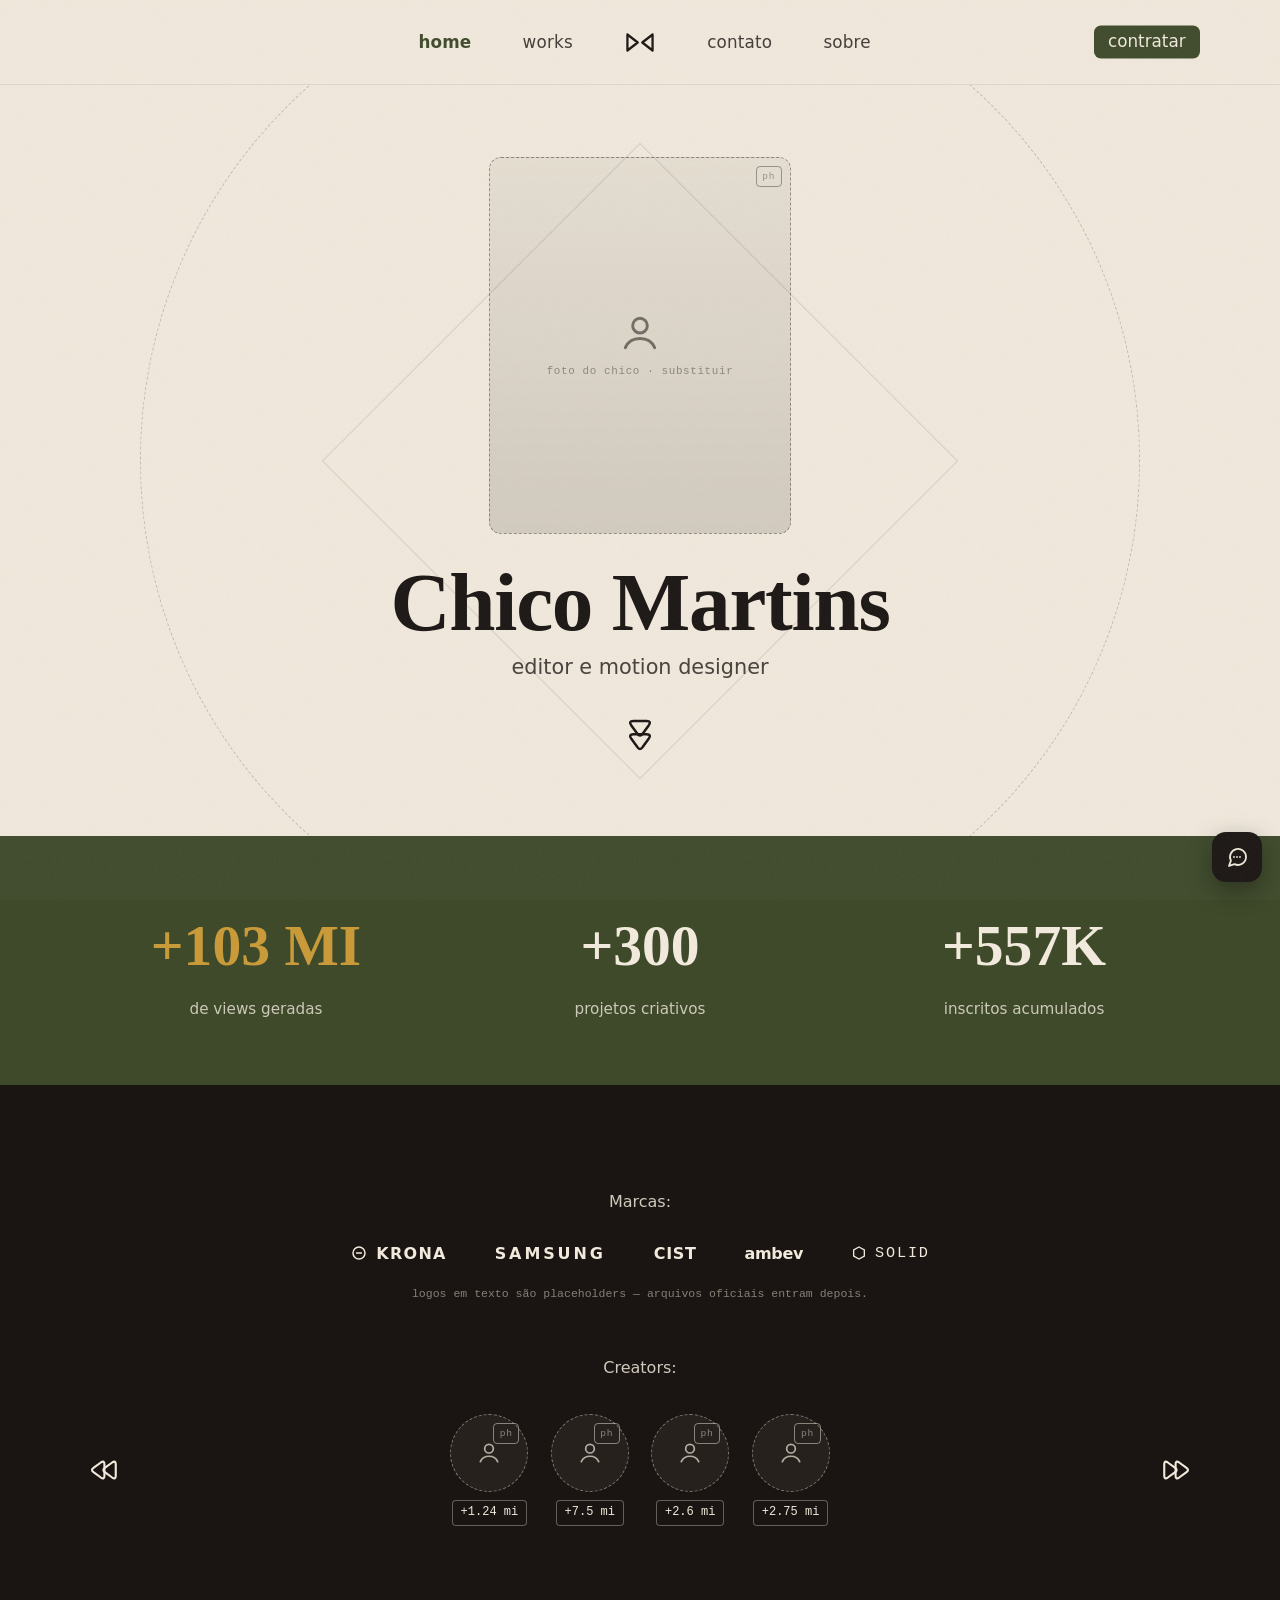
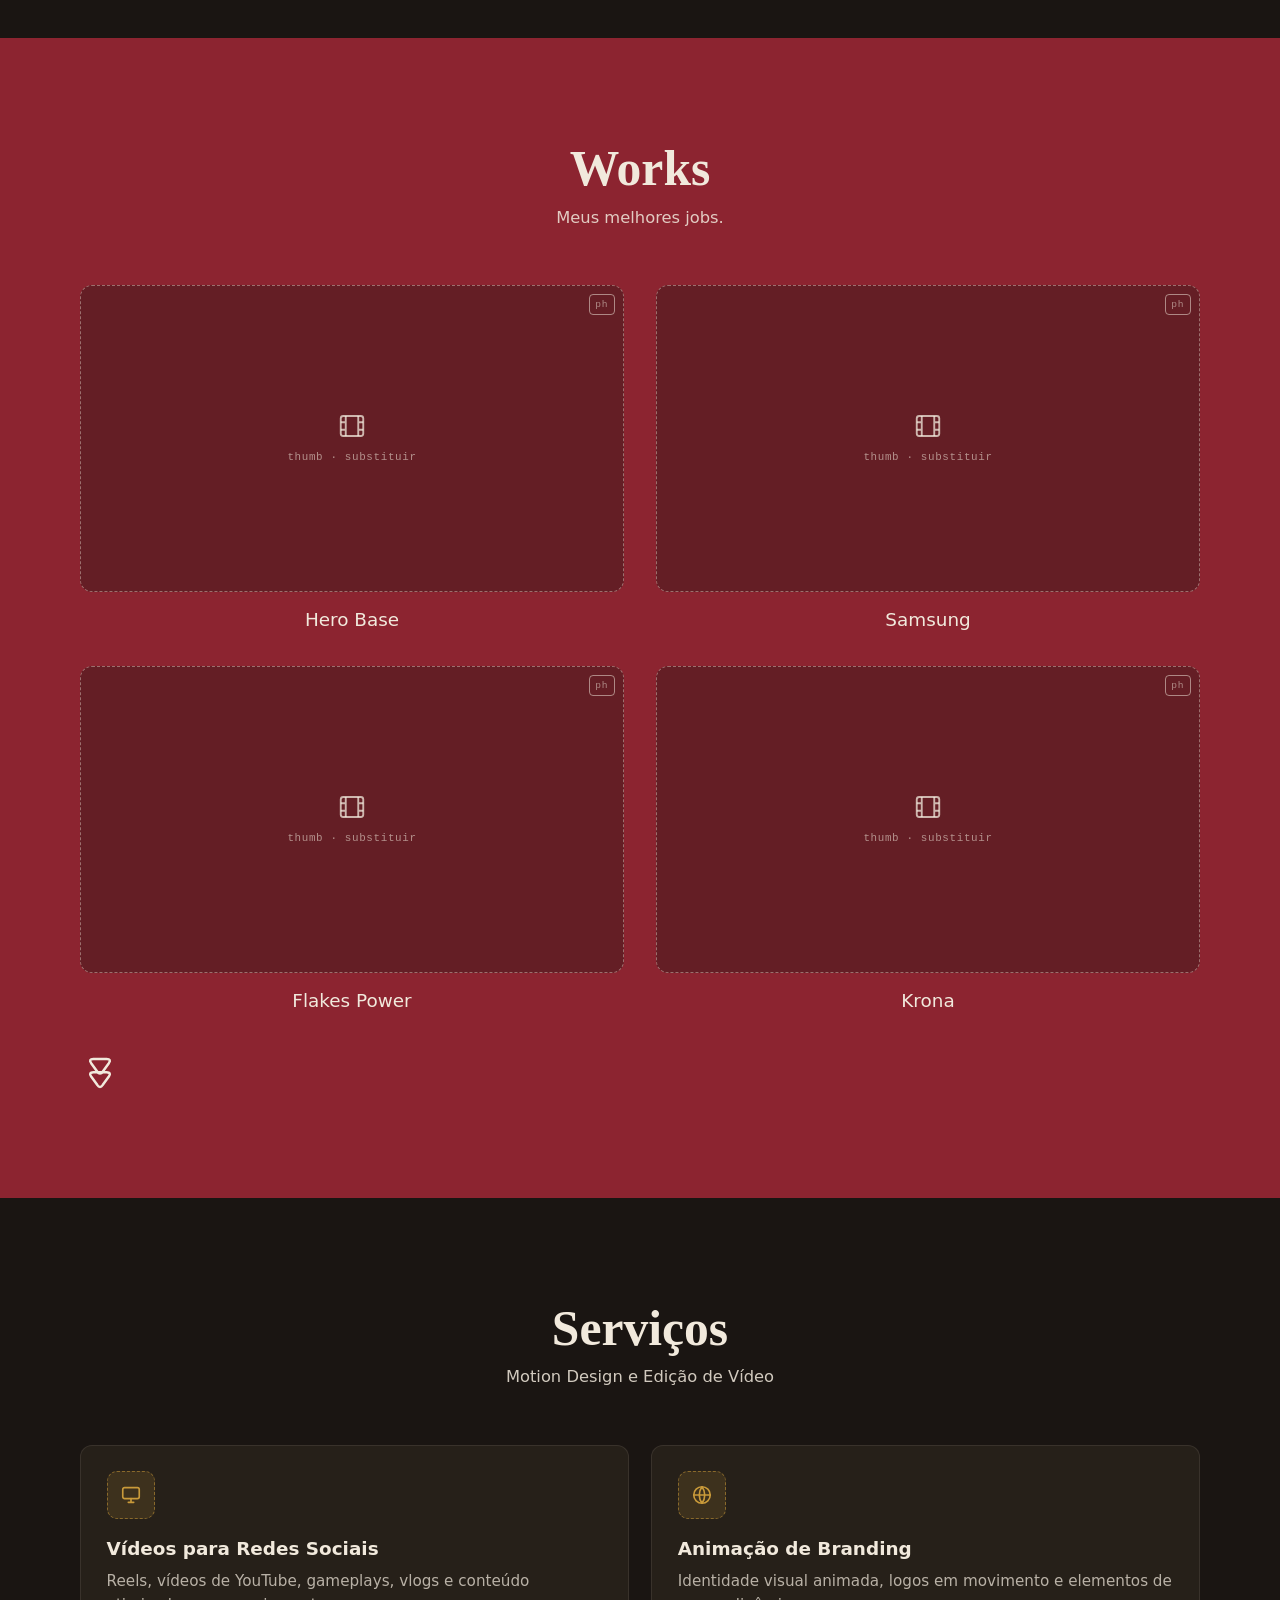
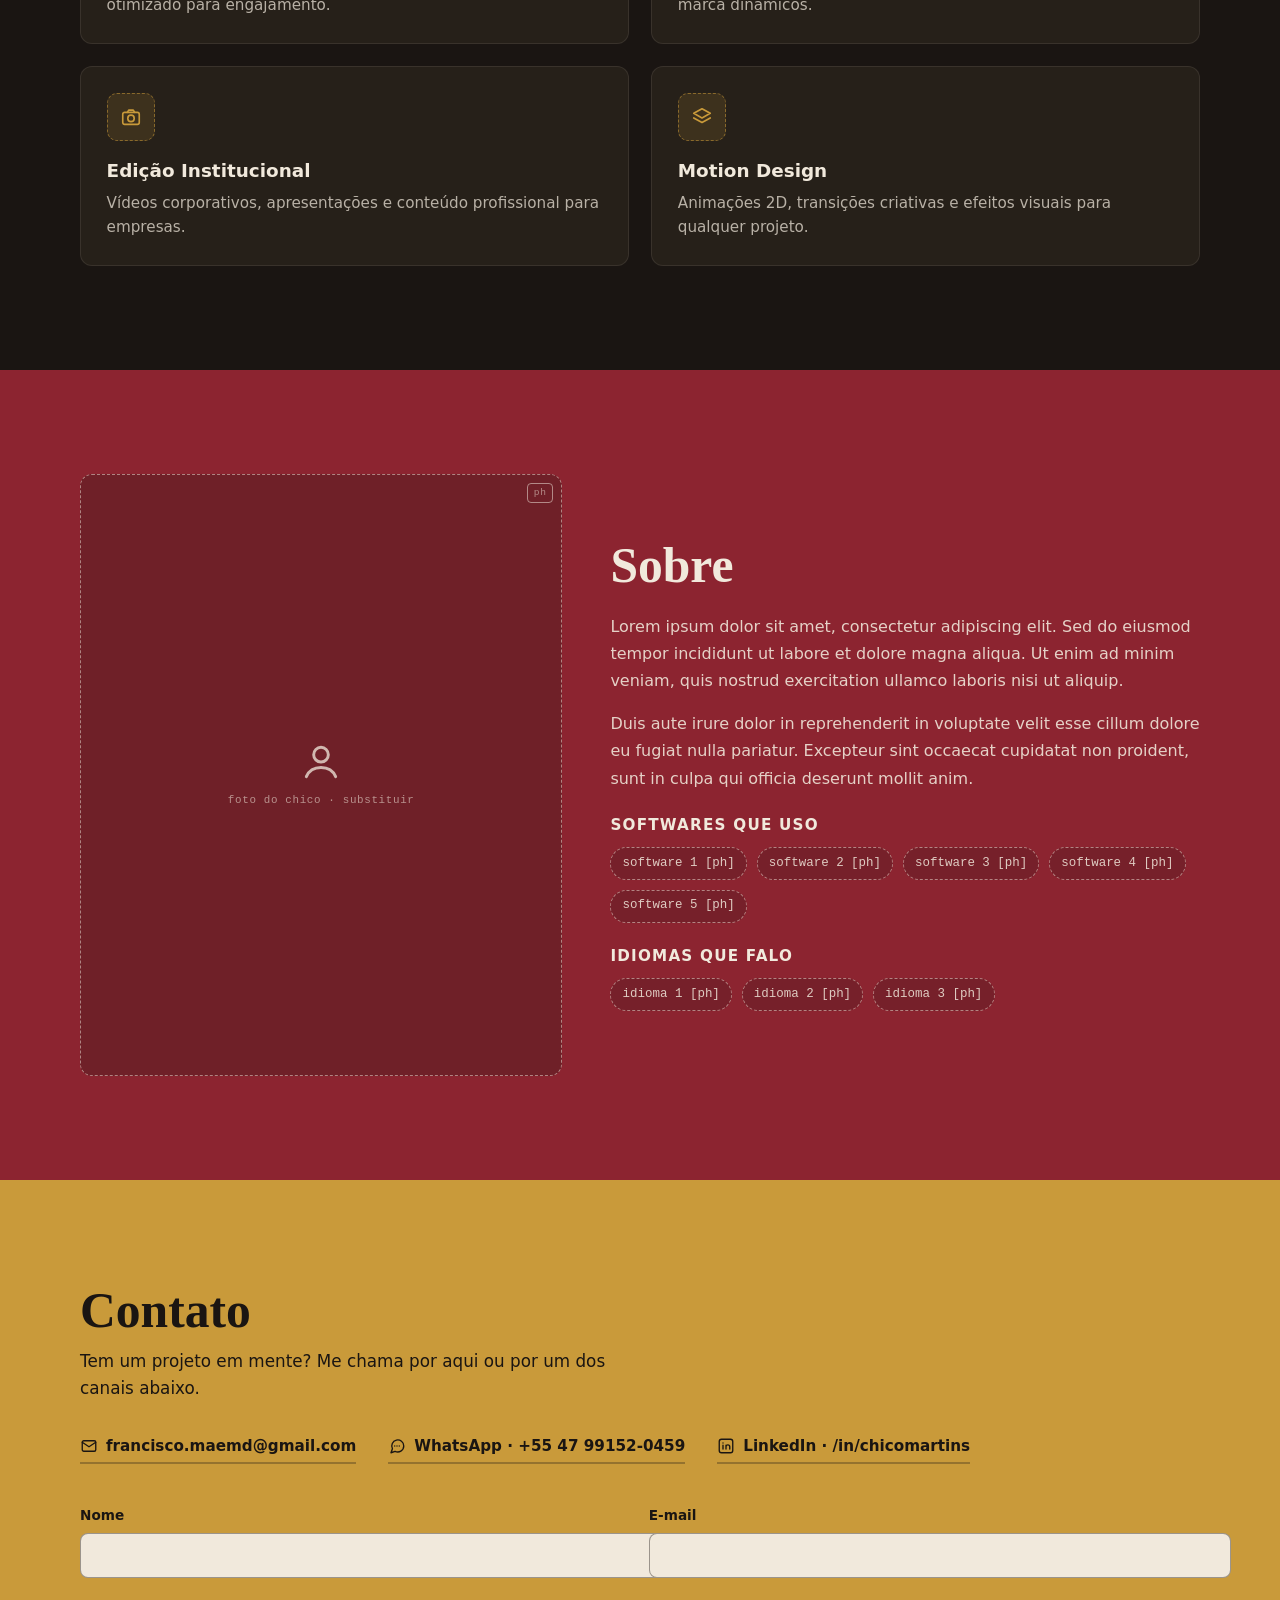
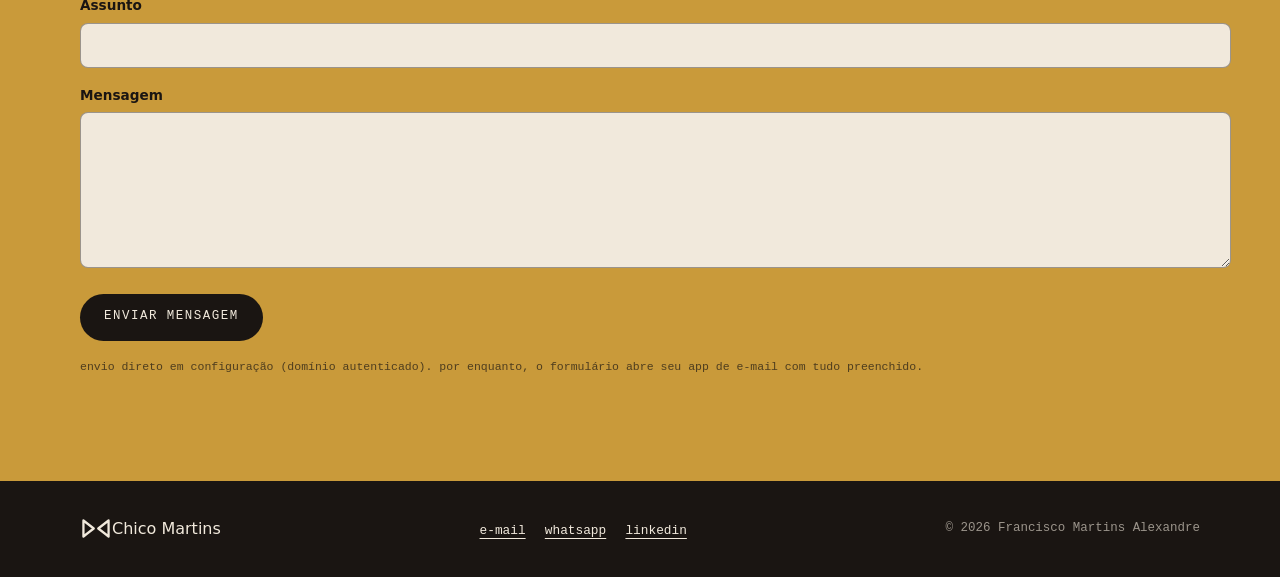
==== index.html @ 00e9f5ff "Update index.html" ====
<!DOCTYPE html>
<html lang="pt-BR">
<head>
  <meta charset="UTF-8">
  <meta name="viewport" content="width=device-width, initial-scale=1">
  <title>Chico Martins — editor e motion designer</title>
  <meta name="description" content="Portfólio de Chico Martins, editor e motion designer: vídeos para redes sociais, animação de branding, edição institucional e motion design.">
  <meta name="theme-color" content="#F1E9DC">
  <!-- metadados sociais (trocar og:url e og:image ao publicar) -->
  <meta property="og:type" content="website">
  <meta property="og:title" content="Chico Martins — editor e motion designer">
  <meta property="og:description" content="Vídeos para redes sociais, animação de branding, edição institucional e motion design.">
  <meta property="og:url" content="https://SEU-DOMINIO/">
  <meta property="og:image" content="https://SEU-DOMINIO/assets/og-cover.jpg">
  <meta name="twitter:card" content="summary_large_image">
  <link rel="icon" type="image/svg+xml" href="data:image/svg+xml,%3Csvg xmlns='http://www.w3.org/2000/svg' viewBox='0 0 28 20'%3E%3Cpath d='M3 3l9 7-9 7zM25 3l-9 7 9 7z' fill='none' stroke='%23C99A3A' stroke-width='2' stroke-linejoin='round'/%3E%3C/svg%3E">
  <link rel="stylesheet" href="css/styles.css">
</head>
<body>

<header class="topo">
  <nav class="nav container" aria-label="navegação principal">
    <ul class="nav-list nav-left">
      <li><a class="nav-link" href="#home" data-section="home">home</a></li>
      <li><a class="nav-link" href="#works" data-section="works">works</a></li>
    </ul>

    <!-- marca pessoal: provisória (substituir pelo logo definitivo) -->
    <a class="brand" href="#home" aria-label="Chico Martins — ir para o início" title="marca pessoal provisória">
      <svg viewBox="0 0 28 20" aria-hidden="true"><path d="M3 3l9 7-9 7zM25 3l-9 7 9 7z" fill="none" stroke="currentColor" stroke-width="2" stroke-linejoin="round"/></svg>
    </a>

    <div class="nav-right">
      <ul class="nav-list">
        <li><a class="nav-link" href="#contato" data-section="contato">contato</a></li>
        <li><a class="nav-link" href="#sobre" data-section="sobre">sobre</a></li>
      </ul>
      <a class="btn btn-contratar" href="#contato">contratar</a>
    </div>

    <button class="nav-toggle" id="nav-toggle" aria-expanded="false" aria-controls="menu-mobile" aria-label="abrir menu">
      <span></span><span></span><span></span>
    </button>
  </nav>

  <div class="menu-mobile" id="menu-mobile" hidden>
    <a href="#home" data-section="home">home</a>
    <a href="#works" data-section="works">works</a>
    <a href="#contato" data-section="contato">contato</a>
    <a href="#sobre" data-section="sobre">sobre</a>
    <a class="btn btn-contratar" href="#contato">contratar</a>
  </div>
</header>

<main id="conteudo">

  <!-- abertura -->
  <section class="hero" id="home" aria-labelledby="hero-titulo">
    <div class="hero-shapes" aria-hidden="true">
      <span class="shape circle"></span>
      <span class="shape diamond"></span>
    </div>
    <div class="hero-inner container reveal">
      <!-- PLACEHOLDER: foto principal recortada do Chico -->
      <figure class="ph photo-hero">
        <span class="tag-ph" aria-hidden="true">ph</span>
        <svg width="44" height="44" viewBox="0 0 24 24" fill="none" stroke="currentColor" stroke-width="1.6" stroke-linecap="round" aria-hidden="true"><circle cx="12" cy="8" r="4"/><path d="M4 20c1.5-3.5 4.5-5 8-5s6.5 1.5 8 5"/></svg>
        <figcaption class="mono">foto do chico · substituir</figcaption>
      </figure>
      <h1 class="hero-titulo" id="hero-titulo">Chico Martins</h1>
      <p class="hero-sub">editor e motion designer</p>
      <a class="scroll-hint" href="#numeros" aria-label="rolar para os números">
        <svg width="40" height="40" viewBox="0 0 24 24" fill="none" stroke="currentColor"
             stroke-width="1.5" stroke-linecap="round" stroke-linejoin="round" aria-hidden="true">
          <path d="M8 3 L16 3 Q19 3 17.3 5.5 L13.7 10.5 Q12 13 10.3 10.5 L6.7 5.5 Q5 3 8 3 Z"/>
          <path d="M8 11 L16 11 Q19 11 17.3 13.5 L13.7 18.5 Q12 21 10.3 18.5 L6.7 13.5 Q5 11 8 11 Z"/>
        </svg>
      </a>
    </div>
  </section>

  <!-- faixa de números (conteúdo provisório da referência) -->
  <section class="numeros" id="numeros" aria-label="números do canal">
    <ul class="numeros-lista container reveal">
      <li><strong class="num num-mostarda">+103 MI</strong><span>de views geradas</span></li>
      <li><strong class="num">+300</strong><span>projetos criativos</span></li>
      <li><strong class="num">+557K</strong><span>inscritos acumulados</span></li>
    </ul>
  </section>

  <!-- marcas e creators (preto) -->
  <section class="parceiros" id="parceiros" aria-labelledby="parceiros-titulo">
    <h2 class="sr-only" id="parceiros-titulo">Marcas e creators parceiros</h2>
    <div class="container reveal">
      <p class="sec-label">Marcas:</p>
      <!-- logos provisórios em texto; entrarão os arquivos oficiais -->
      <ul class="marcas">
        <li class="brand-krona" title="logo provisório em texto"><svg width="18" height="18" viewBox="0 0 24 24" fill="none" stroke="currentColor" stroke-width="2" aria-hidden="true"><circle cx="12" cy="12" r="8"/><path d="M8 12h8"/></svg>KRONA</li>
        <li class="brand-samsung" title="logo provisório em texto">SAMSUNG</li>
        <li class="brand-cist" title="logo provisório em texto">CIST</li>
        <li class="brand-ambev" title="logo provisório em texto">ambev</li>
        <li class="brand-solid" title="logo provisório em texto"><svg width="16" height="16" viewBox="0 0 24 24" fill="none" stroke="currentColor" stroke-width="2" aria-hidden="true"><path d="M12 3l8 4.5v9L12 21l-8-4.5v-9L12 3z"/></svg>SOLID</li>
      </ul>
      <p class="nota">logos em texto são placeholders — arquivos oficiais entram depois.</p>

      <p class="sec-label">Creators:</p>
      <div class="crew">
        <button class="crew-btn crew-btn--esq" data-dir="-1" aria-label="ver creators anteriores">
          <svg width="34" height="34" viewBox="0 0 24 24" fill="none" stroke="currentColor"
               stroke-width="1.5" stroke-linecap="round" stroke-linejoin="round" aria-hidden="true">
            <path d="M8 3 L16 3 Q19 3 17.3 5.5 L13.7 10.5 Q12 13 10.3 10.5 L6.7 5.5 Q5 3 8 3 Z"/>
            <path d="M8 11 L16 11 Q19 11 17.3 13.5 L13.7 18.5 Q12 21 10.3 18.5 L6.7 13.5 Q5 11 8 11 Z"/>
          </svg>
        </button>
        <ul class="crew-row" id="crew-row">
          <li class="crew-item">
            <span class="ph avatar" title="avatar provisório"><span class="tag-ph" aria-hidden="true">ph</span><svg width="26" height="26" viewBox="0 0 24 24" fill="none" stroke="currentColor" stroke-width="1.6" stroke-linecap="round" aria-hidden="true"><circle cx="12" cy="8" r="4"/><path d="M4 20c1.5-3.5 4.5-5 8-5s6.5 1.5 8 5"/></svg></span>
            <span class="chip-num">+1.24 mi</span>
          </li>
          <li class="crew-item">
            <span class="ph avatar" title="avatar provisório"><span class="tag-ph" aria-hidden="true">ph</span><svg width="26" height="26" viewBox="0 0 24 24" fill="none" stroke="currentColor" stroke-width="1.6" stroke-linecap="round" aria-hidden="true"><circle cx="12" cy="8" r="4"/><path d="M4 20c1.5-3.5 4.5-5 8-5s6.5 1.5 8 5"/></svg></span>
            <span class="chip-num">+7.5 mi</span>
          </li>
          <li class="crew-item">
            <span class="ph avatar" title="avatar provisório"><span class="tag-ph" aria-hidden="true">ph</span><svg width="26" height="26" viewBox="0 0 24 24" fill="none" stroke="currentColor" stroke-width="1.6" stroke-linecap="round" aria-hidden="true"><circle cx="12" cy="8" r="4"/><path d="M4 20c1.5-3.5 4.5-5 8-5s6.5 1.5 8 5"/></svg></span>
            <span class="chip-num">+2.6 mi</span>
          </li>
          <li class="crew-item">
            <span class="ph avatar" title="avatar provisório"><span class="tag-ph" aria-hidden="true">ph</span><svg width="26" height="26" viewBox="0 0 24 24" fill="none" stroke="currentColor" stroke-width="1.6" stroke-linecap="round" aria-hidden="true"><circle cx="12" cy="8" r="4"/><path d="M4 20c1.5-3.5 4.5-5 8-5s6.5 1.5 8 5"/></svg></span>
            <span class="chip-num">+2.75 mi</span>
          </li>
        </ul>
        <button class="crew-btn crew-btn--dir" data-dir="1" aria-label="ver próximos creators">
          <svg width="34" height="34" viewBox="0 0 24 24" fill="none" stroke="currentColor"
               stroke-width="1.5" stroke-linecap="round" stroke-linejoin="round" aria-hidden="true">
            <path d="M8 3 L16 3 Q19 3 17.3 5.5 L13.7 10.5 Q12 13 10.3 10.5 L6.7 5.5 Q5 3 8 3 Z"/>
            <path d="M8 11 L16 11 Q19 11 17.3 13.5 L13.7 18.5 Q12 21 10.3 18.5 L6.7 13.5 Q5 11 8 11 Z"/>
          </svg>
        </button>
      </div>
    </div>
  </section>

  <!-- works teaser (vermelho) — vitrine curta; a página completa é /works -->
  <section class="works-teaser" id="works" aria-labelledby="works-titulo">
    <div class="container reveal">
      <header class="sec-head">
        <h2 id="works-titulo">Works</h2>
        <p>Meus melhores jobs.</p>
      </header>
      <ul class="works-grid">
        <li><a class="work-card" href="works.html" aria-label="Hero Base — abrir página de trabalhos (em breve)">
          <span class="ph thumb"><span class="tag-ph" aria-hidden="true">ph</span><svg width="30" height="30" viewBox="0 0 24 24" fill="none" stroke="currentColor" stroke-width="1.5" aria-hidden="true"><rect x="3" y="4" width="18" height="16" rx="2"/><path d="M7 4v16M17 4v16M3 9h4M3 15h4M17 9h4M17 15h4"/></svg><span class="mono">thumb · substituir</span></span>
          <span class="work-name">Hero Base</span></a></li>
        <li><a class="work-card" href="works.html" aria-label="Samsung — abrir página de trabalhos (em breve)">
          <span class="ph thumb"><span class="tag-ph" aria-hidden="true">ph</span><svg width="30" height="30" viewBox="0 0 24 24" fill="none" stroke="currentColor" stroke-width="1.5" aria-hidden="true"><rect x="3" y="4" width="18" height="16" rx="2"/><path d="M7 4v16M17 4v16M3 9h4M3 15h4M17 9h4M17 15h4"/></svg><span class="mono">thumb · substituir</span></span>
          <span class="work-name">Samsung</span></a></li>
        <li><a class="work-card" href="works.html" aria-label="Flakes Power — abrir página de trabalhos (em breve)">
          <span class="ph thumb"><span class="tag-ph" aria-hidden="true">ph</span><svg width="30" height="30" viewBox="0 0 24 24" fill="none" stroke="currentColor" stroke-width="1.5" aria-hidden="true"><rect x="3" y="4" width="18" height="16" rx="2"/><path d="M7 4v16M17 4v16M3 9h4M3 15h4M17 9h4M17 15h4"/></svg><span class="mono">thumb · substituir</span></span>
          <span class="work-name">Flakes Power</span></a></li>
        <li><a class="work-card" href="works.html" aria-label="Krona — abrir página de trabalhos (em breve)">
          <span class="ph thumb"><span class="tag-ph" aria-hidden="true">ph</span><svg width="30" height="30" viewBox="0 0 24 24" fill="none" stroke="currentColor" stroke-width="1.5" aria-hidden="true"><rect x="3" y="4" width="18" height="16" rx="2"/><path d="M7 4v16M17 4v16M3 9h4M3 15h4M17 9h4M17 15h4"/></svg><span class="mono">thumb · substituir</span></span>
          <span class="work-name">Krona</span></a></li>
      </ul>
      <p class="works-cta">  
        <a class="works-seta" href="works.html" aria-label="ver página de trabalhos — em breve">
          <svg width="40" height="40" viewBox="0 0 24 24" fill="none" stroke="currentColor"
              stroke-width="1.5" stroke-linecap="round" stroke-linejoin="round" aria-hidden="true">
            <path d="M8 3 L16 3 Q19 3 17.3 5.5 L13.7 10.5 Q12 13 10.3 10.5 L6.7 5.5 Q5 3 8 3 Z"/>
            <path d="M8 11 L16 11 Q19 11 17.3 13.5 L13.7 18.5 Q12 21 10.3 18.5 L6.7 13.5 Q5 11 8 11 Z"/>
          </svg>
        </a>
      </p>
    </div>
  </section>

  <!-- serviços (preto) — renderizado da lista de dados em js/main.js -->
  <section class="servicos" id="servicos" aria-labelledby="servicos-titulo">
    <div class="container reveal">
      <header class="sec-head">
        <h2 id="servicos-titulo">Serviços</h2>
        <p>Motion Design e Edição de Vídeo</p>
      </header>
      <ul class="servicos-grid" id="lista-servicos"></ul>
      <noscript>
        <ul class="servicos-grid">
          <li class="svc"><h3>Vídeos para Redes Sociais</h3><p>Reels, vídeos de YouTube, gameplays, vlogs e conteúdo otimizado para engajamento.</p></li>
          <li class="svc"><h3>Animação de Branding</h3><p>Identidade visual animada, logos em movimento e elementos de marca dinâmicos.</p></li>
          <li class="svc"><h3>Edição Institucional</h3><p>Vídeos corporativos, apresentações e conteúdo profissional para empresas.</p></li>
          <li class="svc"><h3>Motion Design</h3><p>Animações 2D, transições criativas e efeitos visuais para qualquer projeto.</p></li>
        </ul>
      </noscript>
    </div>
  </section>

  <!-- sobre (vermelho) -->
  <section class="sobre" id="sobre" aria-labelledby="sobre-titulo">
    <div class="container sobre-grid reveal">
      <!-- PLACEHOLDER: foto da seção sobre -->
      <figure class="ph photo-sobre">
        <span class="tag-ph" aria-hidden="true">ph</span>
        <svg width="44" height="44" viewBox="0 0 24 24" fill="none" stroke="currentColor" stroke-width="1.6" stroke-linecap="round" aria-hidden="true"><circle cx="12" cy="8" r="4"/><path d="M4 20c1.5-3.5 4.5-5 8-5s6.5 1.5 8 5"/></svg>
        <figcaption class="mono">foto do chico · substituir</figcaption>
      </figure>
      <div class="sobre-texto">
        <h2 id="sobre-titulo">Sobre</h2>
        <p>Lorem ipsum dolor sit amet, consectetur adipiscing elit. Sed do eiusmod tempor incididunt ut labore et dolore magna aliqua. Ut enim ad minim veniam, quis nostrud exercitation ullamco laboris nisi ut aliquip.</p>
        <p>Duis aute irure dolor in reprehenderit in voluptate velit esse cillum dolore eu fugiat nulla pariatur. Excepteur sint occaecat cupidatat non proident, sunt in culpa qui officia deserunt mollit anim.</p>
        <h3>Softwares que uso</h3>
        <ul class="chips">
          <li class="chip">software 1 [ph]</li>
          <li class="chip">software 2 [ph]</li>
          <li class="chip">software 3 [ph]</li>
          <li class="chip">software 4 [ph]</li>
          <li class="chip">software 5 [ph]</li>
        </ul>
        <h3>Idiomas que falo</h3>
        <ul class="chips">
          <li class="chip">idioma 1 [ph]</li>
          <li class="chip">idioma 2 [ph]</li>
          <li class="chip">idioma 3 [ph]</li>
        </ul>
      </div>
    </div>
  </section>

  <!-- contato (mostarda) -->
  <section class="contato" id="contato" aria-labelledby="contato-titulo">
    <div class="container reveal">
      <h2 id="contato-titulo">Contato</h2>
      <p class="contato-lead">Tem um projeto em mente? Me chama por aqui ou por um dos canais abaixo.</p>
      <ul class="canais">
        <li><a href="mailto:francisco.maemd@gmail.com">
          <svg width="18" height="18" viewBox="0 0 24 24" fill="none" stroke="currentColor" stroke-width="1.8" stroke-linecap="round" aria-hidden="true"><rect x="3" y="5" width="18" height="14" rx="2"/><path d="M3 7l9 6 9-6"/></svg>
          <span>francisco.maemd@gmail.com</span></a></li>
        <li><a href="https://wa.me/5547991520459" target="_blank" rel="noopener">
          <svg width="18" height="18" viewBox="0 0 24 24" fill="none" stroke="currentColor" stroke-width="1.8" stroke-linecap="round" stroke-linejoin="round" aria-hidden="true"><path d="M21 12a8 8 0 0 1-11.6 7.1L4 21l1.9-5.4A8 8 0 1 1 21 12z"/><path d="M9 12h.01M12 12h.01M15 12h.01"/></svg>
          <span>WhatsApp · +55 47 99152-0459</span></a></li>
        <li><a href="https://linkedin.com/in/chicomartins" target="_blank" rel="noopener">
          <svg width="18" height="18" viewBox="0 0 24 24" fill="none" stroke="currentColor" stroke-width="1.8" stroke-linecap="round" stroke-linejoin="round" aria-hidden="true"><rect x="3" y="3" width="18" height="18" rx="3"/><path d="M8 11v5M8 8v.01M12 16v-5M12 13a2.5 2.5 0 0 1 5 0v3"/></svg>
          <span>LinkedIn · /in/chicomartins</span></a></li>
      </ul>

      <form class="form" id="form-contato" novalidate>
        <div>
          <label for="nome">Nome</label>
          <input id="nome" name="nome" type="text" autocomplete="name" required>
          <p class="field-err" id="erro-nome"></p>
        </div>
        <div>
          <label for="email">E-mail</label>
          <input id="email" name="email" type="email" autocomplete="email" required>
          <p class="field-err" id="erro-email"></p>
        </div>
        <div class="full">
          <label for="assunto">Assunto</label>
          <input id="assunto" name="assunto" type="text" required>
          <p class="field-err" id="erro-assunto"></p>
        </div>
        <div class="full">
          <label for="mensagem">Mensagem</label>
          <textarea id="mensagem" name="mensagem" required></textarea>
          <p class="field-err" id="erro-mensagem"></p>
        </div>
        <p class="form-status" id="form-status" role="status" aria-live="polite" hidden></p>
        <div class="full">
          <button class="btn btn-preto" type="submit" id="btn-enviar">enviar mensagem</button>
        </div>
        <p class="form-nota">envio direto em configuração (domínio autenticado). por enquanto, o formulário abre seu app de e-mail com tudo preenchido.</p>
      </form>
    </div>
  </section>
</main>

<footer class="rodape">
  <div class="container rodape-inner">
    <a class="brand brand-rodape" href="#home" aria-label="Chico Martins — voltar ao início">
      <svg viewBox="0 0 28 20" aria-hidden="true"><path d="M3 3l9 7-9 7zM25 3l-9 7 9 7z" fill="none" stroke="currentColor" stroke-width="2" stroke-linejoin="round"/></svg>
      <span>Chico Martins</span>
    </a>
    <ul class="rodape-links">
      <li><a href="mailto:francisco.maemd@gmail.com">e-mail</a></li>
      <li><a href="https://wa.me/5547991520459" target="_blank" rel="noopener">whatsapp</a></li>
      <li><a href="https://linkedin.com/in/chicomartins" target="_blank" rel="noopener">linkedin</a></li>
    </ul>
    <p class="rodape-copy">© 2026 Francisco Martins Alexandre</p>
  </div>
</footer>

<a class="zap-float" href="https://wa.me/5547991520459" target="_blank" rel="noopener" aria-label="abrir conversa no WhatsApp">
  <svg width="24" height="24" viewBox="0 0 24 24" fill="none" stroke="currentColor" stroke-width="1.8" stroke-linecap="round" stroke-linejoin="round" aria-hidden="true"><path d="M21 12a8 8 0 0 1-11.6 7.1L4 21l1.9-5.4A8 8 0 1 1 21 12z"/><path d="M9 12h.01M12 12h.01M15 12h.01"/></svg>
</a>

<script src="js/main.js" defer></script>
</body>
</html>
---- css/styles.css ----
/* ============================================================
   CHICO MARTINS — portfólio · tokens e estilos globais
   Paleta: vermelho #8C2430 · mostarda #C99A3A · off-white #F1E9DC
           verde #3E4A2A · preto #1A1512
   ============================================================ */

/* FONTES LOCAIS — o site busca os arquivos na pasta /fonts (ver árvore acima).
   Só os pesos usados: Reckless 700 (títulos), General Sans 400/600 (corpo),
   Geist Mono 400 (destaques/botões). ATENÇÃO: Reckless em uso é TRIAL —
   substituir pelos arquivos licenciados antes de publicar. */
@font-face{
  font-family:"Reckless";
  src:url("../fonts/reckless/Reckless-Bold.woff2") format("woff2"),
      url("../fonts/reckless/Reckless-Bold.woff") format("woff");
  font-weight:700;font-style:normal;font-display:swap;
}
@font-face{
  font-family:"General Sans";
  src:url("../fonts/general-sans/GeneralSans-Regular.woff2") format("woff2"),
      url("../fonts/general-sans/GeneralSans-Regular.woff") format("woff");
  font-weight:400;font-style:normal;font-display:swap;
}
@font-face{
  font-family:"General Sans";
  src:url("../fonts/general-sans/GeneralSans-Semibold.woff2") format("woff2"),
      url("../fonts/general-sans/GeneralSans-Semibold.woff") format("woff");
  font-weight:600;font-style:normal;font-display:swap;
}
@font-face{
  font-family:"Geist Mono";
  src:url("../fonts/geist-mono/GeistMono-Regular.woff2") format("woff2"),
      url("../fonts/geist-mono/GeistMono-Regular.woff") format("woff");
  font-weight:400;font-style:normal;font-display:swap;
}

:root{
  --vermelho:#8C2430;
  --mostarda:#C99A3A;
  --offwhite:#F1E9DC;
  --verde:#3E4A2A;
  --preto:#1A1512;
  /* derivados */
  --preto-2:#262019;          /* cards sobre fundo preto */
  --vermelho-escuro:#5E1720;  /* texto de erro sobre mostarda */
  --verde-claro:#4A5A33;      /* hover do verde */
  --font-display:"Reckless",Georgia,"Times New Roman",serif;
  --font-body:"General Sans",system-ui,-apple-system,"Segoe UI",Roboto,sans-serif;
  --font-mono:"Geist Mono",ui-monospace,SFMono-Regular,Menlo,Consolas,monospace;
  --header-h:84px;                          /* header um pouco mais alto, como na referência */
  --nav-gap:clamp(1.8rem,4vw,5rem);       /* respiro uniforme entre itens e logo */
  --nav-font:1.05rem;
}
}

*{box-sizing:border-box}
html{scroll-behavior:smooth}
body{
  margin:0;background:var(--offwhite);color:var(--preto);
  font:400 100%/1.6 var(--font-body);-webkit-font-smoothing:antialiased;
}
/* camada única de noise global — leve e sem bloquear cliques */
body::after{
  content:"";position:fixed;inset:0;z-index:999;pointer-events:none;
  opacity:.1;                /* era .05 → intensidade global do noise (.08–.14 é uma faixa segura) */
  background-image:url("data:image/svg+xml;utf8,<svg xmlns='http://www.w3.org/2000/svg' width='180' height='180'><filter id='n'><feTurbulence type='fractalNoise' baseFrequency='0.85' numOctaves='2' stitchTiles='stitch'/><feColorMatrix type='saturate' values='0'/></filter><rect width='180' height='180' filter='url(%23n)' opacity='0.75'/></svg>");
  background-size:180px 180px;
}
img,svg{display:block}
a{color:inherit}
ul{list-style:none;margin:0;padding:0}
h1,h2,h3{margin:0;font-family:var(--font-display);font-weight:700;line-height:1.1}
p{margin:0}
button{font:inherit}
.container{width:min(1120px,92vw);margin-inline:auto}
.mono{font-family:var(--font-mono)}
.sr-only{position:absolute;width:1px;height:1px;margin:-1px;padding:0;overflow:hidden;clip:rect(0 0 0 0);white-space:nowrap;border:0}
:focus-visible{outline:2px solid currentColor;outline-offset:3px;border-radius:2px}
section{scroll-margin-top:calc(var(--header-h) + 12px)}

/* ---------- placeholders identificados ---------- */
.ph{
  position:relative;display:grid;place-items:center;align-content:center;gap:.5rem;
  border:1px dashed;border-radius:12px;text-align:center;
}
.ph .mono{font-size:.68rem;letter-spacing:.06em;opacity:.75;padding:0 .6rem}
.tag-ph{
  position:absolute;top:.5rem;right:.5rem;font-family:var(--font-mono);
  font-size:.6rem;letter-spacing:.08em;padding:.1rem .35rem;
  border:1px solid currentColor;border-radius:4px;opacity:.7;
}

/* ---------- botões ---------- */
.btn{
  display:inline-block;border:none;cursor:pointer;text-decoration:none;
  font-family:var(--font-mono);text-transform:uppercase;letter-spacing:.12em;
  font-size:.78rem;border-radius:999px;padding:.85rem 1.5rem;
  transition:transform .2s,background .2s,color .2s,border-color .2s;
}
.btn:hover{transform:translateY(-2px)}
.btn-preto{background:var(--preto);color:var(--offwhite)}
.btn-ghost{background:transparent;border:1px solid currentColor}
.btn-contratar{border-radius:8px;padding:.55rem 1.05rem;background:var(--verde);color:var(--offwhite);font-size:.72rem}
.btn-contratar:hover{background:var(--verde-claro)}
.btn[disabled]{opacity:.6;cursor:progress;transform:none}

/* ---------- header / nav ---------- */
.topo{
  position:sticky;top:0;z-index:50;
  background:rgba(241,233,220,.92);backdrop-filter:blur(8px);
  border-bottom:1px solid rgba(26,21,18,.08);
}
.nav{
  position:relative;                              /* ancora o botão contratar */
  display:grid;grid-template-columns:1fr auto 1fr;
  align-items:center;column-gap:var(--nav-gap);
  min-height:var(--header-h);
}
.nav-list{display:flex;gap:var(--nav-gap)}
.nav-left{justify-self:end}                       /* encosta no logo, não na borda */
.nav-right{display:contents}                      /* dissolve a caixa: ul vira item da col. 3 */
.nav-right .nav-list{justify-self:start}          /* encosta no logo pelo outro lado */
.nav-link{
  text-decoration:none;
  font-size:var(--nav-font);          /* antes: .88rem */
  letter-spacing:.01em;
  color:rgba(26,21,18,.82);
  transition:color .2s;
}
.nav-link:hover{color:var(--preto)}
.nav-link[aria-current="true"]{color:var(--verde);font-weight:600}  /* ativo = negrito verde, sem sublinhado */
.brand{display:inline-flex;align-items:center;justify-self:start;color:var(--preto);text-decoration:none}
.brand svg{width:32px;height:23px}
/* botão: minúsculo, verde, fixado na direita do container */
.nav .btn-contratar{
  position:absolute;right:0;top:50%;transform:translateY(-50%);
  border-radius:7px;
  padding:.38rem .9rem;
  background:var(--verde);color:var(--offwhite);
  font-family:var(--font-body);
  font-size:var(--nav-font);          /* antes: .88rem — acompanha os links */
  line-height:1.25;
  text-transform:none;letter-spacing:0;
}
.nav .btn-contratar:hover{background:var(--verde-claro);transform:translateY(-50%)}
.nav-toggle{display:none;flex-direction:column;gap:5px;padding:.5rem;background:none;border:none;cursor:pointer}
.nav-toggle span{width:22px;height:2px;background:var(--preto);border-radius:2px;transition:transform .25s,opacity .25s}
.nav-toggle[aria-expanded="true"] span:nth-child(1){transform:translateY(7px) rotate(45deg)}
.nav-toggle[aria-expanded="true"] span:nth-child(2){opacity:0}
.nav-toggle[aria-expanded="true"] span:nth-child(3){transform:translateY(-7px) rotate(-45deg)}
.menu-mobile{display:none}

/* ---------- hero ---------- */
.hero{position:relative;overflow:hidden;text-align:center;padding:clamp(2.5rem,6vw,4.5rem) 0 clamp(3rem,8vw,5rem)}
.hero-shapes{
  position:absolute;inset:0;
  display:grid;place-items:center;
  align-content:center;      /* ← centraliza a linha (e o círculo) na vertical */
  pointer-events:none;
}
.shape.circle{
  width:clamp(560px, 78vw, 1080px);   /* diâmetro > altura da hero = cropa na tela */
  aspect-ratio:1;
  border:1px dashed rgba(26,21,18,.22);
  border-radius:50%;
}
.shape.diamond{
  position:absolute;
  width:clamp(240px, 35vw, 470px);    /* diagonal = width × 1,41 → ponta desce até/passando o título */
  aspect-ratio:1;
  border:1px solid rgba(26,21,18,.12);
  transform:rotate(45deg);
}   
.hero-inner{position:relative;z-index:1;display:grid;justify-items:center;gap:.4rem}
.photo-hero{
  width:min(300px,62vw);aspect-ratio:4/5;margin:0 0 1.2rem;
  border-color:rgba(26,21,18,.4);color:rgba(26,21,18,.55);
  background:linear-gradient(180deg,rgba(26,21,18,.05),rgba(26,21,18,.14));
}
.hero-titulo{font-size:clamp(2.8rem,9vw,5.2rem);line-height:1.02;letter-spacing:-.015em}
.hero-sub{font-size:clamp(1rem,2.6vw,1.3rem);color:rgba(26,21,18,.8)}
.scroll-hint{margin-top:1.6rem;color:1A1512}   /* era rgba(26,21,18,.6) */
.scroll-hint svg{animation:bob 2.2s ease-in-out infinite}
@keyframes bob{0%,100%{transform:translateY(0)}50%{transform:translateY(6px)}}

/* ---------- faixa de números ---------- */
.numeros{background:var(--verde);padding:clamp(2.6rem,6vw,4rem) 0}
.numeros-lista{display:grid;grid-template-columns:repeat(3,1fr);gap:2rem;text-align:center}
.num{font-family:var(--font-display);font-weight:700;font-size:clamp(2.2rem,6vw,3.6rem);color:var(--offwhite)}
.num-mostarda{color:var(--mostarda)}
.numeros-lista li span{display:block;margin-top:.3rem;font-size:.95rem;color:rgba(241,233,220,.8)}

/* ---------- cabeçalhos de seção ---------- */
.sec-head{text-align:center;margin-bottom:clamp(2.2rem,5vw,3.4rem)}
.sec-head h2{font-size:clamp(2.1rem,5vw,3.1rem)}
.sec-head p{margin-top:.5rem;font-size:1.02rem;opacity:.85}
.sec-label{font-size:1rem;color:rgba(241,233,220,.85);text-align:center;margin-bottom:1.6rem}

/* ---------- parceiros (preto) ---------- */
.parceiros{background:var(--preto);color:var(--offwhite);padding:clamp(4rem,9vw,6.5rem) 0}
.marcas{display:flex;flex-wrap:wrap;justify-content:center;align-items:center;gap:clamp(1.5rem,4vw,3rem);margin-bottom:1.2rem}
.marcas li{display:flex;align-items:center;gap:.5rem}
.brand-krona{font-weight:600;letter-spacing:.08em;text-transform:uppercase}
.brand-samsung{font-weight:600;letter-spacing:.18em;text-transform:uppercase}
.brand-cist{font-weight:600;letter-spacing:.04em;text-transform:uppercase}
.brand-ambev{font-weight:600;text-transform:lowercase;letter-spacing:-.02em}
.brand-solid{font-family:var(--font-mono);letter-spacing:.12em;text-transform:uppercase;font-size:.95em}
.nota{font-family:var(--font-mono);font-size:.72rem;color:rgba(241,233,220,.5);text-align:center;margin:1.2rem 0 3.2rem}
.crew{display:grid;grid-template-columns:auto 1fr auto;align-items:center;gap:.6rem}
.crew-row{display:flex;justify-content:center;gap:1.4rem;overflow-x:auto;scroll-snap-type:x mandatory;padding:.5rem .2rem;scrollbar-width:none}
.crew-row::-webkit-scrollbar{display:none}
.crew-item{display:grid;justify-items:center;gap:.5rem;scroll-snap-align:center;flex:0 0 auto}
.avatar{
  width:76px;height:76px;border-radius:50%;border:1px dashed rgba(241,233,220,.45);
  background:rgba(241,233,220,.06);color:rgba(241,233,220,.7);
}
.chip-num{font-family:var(--font-mono);font-size:.75rem;background:var(--preto);color:var(--offwhite);border:1px solid rgba(241,233,220,.35);padding:.15rem .5rem;border-radius:4px}
.crew-btn{background:none;border:none;color:var(--offwhite);cursor:pointer;padding:.4rem;transition:color .2s}
.crew-btn:hover{color:var(--mostarda)}
.crew-btn--esq svg{transform:rotate(90deg)}    /* aponta para a esquerda */
.crew-btn--dir svg{transform:rotate(-90deg)}   /* aponta para a direita */
.crew-btn{color:var(--offwhite)}

/* ---------- works teaser (vermelho) ---------- */
.works-teaser{background:var(--vermelho);color:var(--offwhite);padding:clamp(4rem,9vw,6.5rem) 0}
.works-grid{display:grid;grid-template-columns:repeat(2,1fr);gap:2rem}
.work-card{display:block;text-decoration:none;text-align:center}
.thumb{
  aspect-ratio:16/9;border-color:rgba(241,233,220,.4);color:rgba(241,233,220,.75);
  background:rgba(26,21,18,.35);transition:transform .25s,border-color .25s;
}
.work-card:hover .thumb,.work-card:focus-visible .thumb{transform:translateY(-4px);border-color:var(--mostarda)}
.work-name{display:block;margin-top:.8rem;font-size:1.15rem;color:var(--offwhite)}
.works-cta{text-align:center;margin-top:2.4rem}
.works-teaser .btn-ghost:hover{background:var(--offwhite);color:var(--vermelho)}

/* ---------- serviços (preto) ---------- */
.servicos{background:var(--preto);color:var(--offwhite);padding:clamp(4rem,9vw,6.5rem) 0}
.servicos-grid{display:grid;grid-template-columns:repeat(2,1fr);gap:1.4rem}
.svc{
  background:var(--preto-2);border:1px solid rgba(241,233,220,.09);border-radius:12px;
  padding:1.6rem;transition:border-color .25s,transform .25s,box-shadow .25s;
}
.svc:hover{border-color:var(--mostarda);transform:translateY(-4px);box-shadow:0 12px 30px rgba(0,0,0,.35)}
.svc-ic{
  width:46px;height:46px;border-radius:10px;display:grid;place-items:center;
  background:rgba(201,154,58,.14);border:1px dashed rgba(201,154,58,.55);
  color:var(--mostarda);margin-bottom:1.1rem;
}
.svc h3{font-family:var(--font-body);font-weight:600;font-size:1.15rem;line-height:1.3;color:var(--offwhite)}
.svc p{margin-top:.5rem;color:rgba(241,233,220,.72);font-size:.95rem;line-height:1.6}

/* ---------- sobre (vermelho) ---------- */
.sobre{background:var(--vermelho);color:var(--offwhite);padding:clamp(4rem,9vw,6.5rem) 0}
.sobre-grid{display:grid;grid-template-columns:.9fr 1.1fr;gap:3rem;align-items:center}
.photo-sobre{aspect-ratio:4/5;margin:0;border-color:rgba(241,233,220,.5);color:rgba(241,233,220,.75);background:rgba(26,21,18,.25)}
.sobre-texto h2{font-size:clamp(2.1rem,5vw,3.1rem);margin-bottom:1.2rem}
.sobre-texto p{color:rgba(241,233,220,.88);line-height:1.7;margin-bottom:1rem}
.sobre-texto h3{font-family:var(--font-body);font-weight:600;font-size:.95rem;text-transform:uppercase;letter-spacing:.08em;margin:1.6rem 0 .8rem}
.chips{display:flex;flex-wrap:wrap;gap:.6rem}
.chip{
  font-family:var(--font-mono);font-size:.78rem;padding:.35rem .7rem;border-radius:999px;
  border:1px dashed rgba(241,233,220,.5);color:rgba(241,233,220,.85);background:rgba(26,21,18,.18);
}

/* ---------- contato (mostarda) ---------- */
.contato{background:var(--mostarda);color:var(--preto);padding:clamp(4rem,9vw,6.5rem) 0}
.contato h2{font-size:clamp(2.1rem,5vw,3.1rem)}
.contato-lead{margin-top:.6rem;max-width:52ch;font-size:1.05rem}
.canais{display:flex;flex-wrap:wrap;gap:1.2rem 2rem;margin-top:2rem}
.canais a{
  display:inline-flex;align-items:center;gap:.5rem;text-decoration:none;
  font-weight:600;font-size:.95rem;border-bottom:2px solid rgba(26,21,18,.3);
  padding-bottom:.2rem;transition:border-color .2s;
}
.canais a:hover{border-color:var(--preto)}
.form{margin-top:2.6rem;display:grid;grid-template-columns:1fr 1fr;gap:1.1rem}
.full{grid-column:1/-1}
.form label{display:block;font-weight:600;font-size:.85rem;margin-bottom:.35rem}
.form input,.form textarea{
  width:100%;background:var(--offwhite);color:var(--preto);
  border:1px solid rgba(26,21,18,.4);border-radius:8px;padding:.75rem .9rem;
  font:400 1rem var(--font-body);transition:border-color .2s,box-shadow .2s;
}
.form input:focus,.form textarea:focus{outline:none;border-color:var(--preto);box-shadow:0 0 0 3px rgba(26,21,18,.18)}
.form [aria-invalid="true"]{border-color:var(--vermelho-escuro);box-shadow:0 0 0 3px rgba(94,23,32,.15)}
.form textarea{min-height:130px;resize:vertical}
.field-err{display:none;font-weight:600;font-size:.8rem;color:var(--vermelho-escuro);margin-top:.3rem}
.field-err.show{display:block}
.form-status{grid-column:1/-1;padding:.8rem 1rem;border-radius:8px;font-weight:600;font-size:.9rem}
.form-status.ok{background:var(--verde);color:var(--offwhite)}
.form-status.erro{background:var(--vermelho-escuro);color:var(--offwhite)}
.form-status.info{background:var(--preto);color:var(--offwhite)}
.form-nota{grid-column:1/-1;font-family:var(--font-mono);font-size:.72rem;color:rgba(26,21,18,.7)}

/* ---------- rodapé ---------- */
.rodape{background:var(--preto);color:var(--offwhite);padding:2.2rem 0}
.rodape-inner{display:flex;flex-wrap:wrap;align-items:center;justify-content:space-between;gap:1.2rem}
.brand-rodape{color:var(--offwhite)}
.rodape-links{display:flex;gap:1.2rem}
.rodape-links a{font-family:var(--font-mono);font-size:.8rem;text-underline-offset:4px}
.rodape-links a:hover{color:var(--mostarda)}
.rodape-copy{font-family:var(--font-mono);font-size:.78rem;color:rgba(241,233,220,.6)}

/* ---------- whatsapp flutuante ---------- */
.zap-float{
  position:fixed;right:1.1rem;bottom:1.1rem;z-index:40;width:50px;height:50px;border-radius:14px;
  background:var(--preto);color:var(--offwhite);display:grid;place-items:center;
  box-shadow:0 8px 24px rgba(0,0,0,.35);transition:transform .2s;
}
.zap-float:hover{transform:translateY(-2px)}

/* ---------- página /works (em breve) ---------- */
.embreve{background:var(--vermelho);color:var(--offwhite);padding:clamp(4rem,10vw,7rem) 0;text-align:center}
.embreve .mono-tag{font-family:var(--font-mono);font-size:.75rem;letter-spacing:.14em;text-transform:uppercase;color:var(--mostarda)}
.embreve h1{font-size:clamp(3rem,10vw,5.5rem);margin:.6rem 0 .4rem}
.embreve .lead{max-width:46ch;margin:0 auto 2.2rem;color:rgba(241,233,220,.88)}
.vitrine{width:min(680px,86vw);aspect-ratio:16/9;margin:0 auto 2.4rem;border-color:rgba(241,233,220,.45);color:rgba(241,233,220,.75);background:rgba(26,21,18,.25)}
.embreve-acoes{display:flex;flex-wrap:wrap;justify-content:center;gap:1rem}
.embreve .btn-ghost:hover{background:var(--offwhite);color:var(--vermelho)}

/* ---------- reveal sóbrio ---------- */
.reveal{opacity:0;transform:translateY(14px);transition:opacity .6s ease,transform .6s ease}
.reveal.in{opacity:1;transform:none}

/* ---------- responsivo ---------- */
@media (min-width:861px){ .menu-mobile{display:none !important} }
@media (max-width:860px){
  .nav{grid-template-columns:1fr auto}
  .nav-left,.nav-right .nav-list,.nav .btn-contratar{display:none}
  .brand{justify-self:start}
  .nav-toggle{display:inline-flex;justify-self:end}
  .menu-mobile{display:grid;gap:.2rem;background:var(--offwhite);padding:1rem 4vw 1.6rem;border-top:1px solid rgba(26,21,18,.08)}
  .menu-mobile[hidden]{display:none}
  .menu-mobile a{
     display:block;padding:.7rem .2rem;
     font-size:var(--nav-font);                 /* ← novo: acompanha o token do header */
     font-weight:600;text-decoration:none;
     border-bottom:1px dashed rgba(26,21,18,.15);
   }
  .menu-mobile .btn{margin-top:1rem;justify-self:start;border-bottom:none}
  .menu-mobile .btn-contratar{
     position:static;transform:none;
     font-size:.85rem;                          /* devolve o tamanho de botão */
   }
  .sobre-grid{grid-template-columns:1fr}
  .photo-sobre{max-width:420px}
}
@media (max-width:760px){ .servicos-grid{grid-template-columns:1fr} }
@media (max-width:700px){
  .works-grid{grid-template-columns:1fr}
  .form{grid-template-columns:1fr}
  .full{grid-column:auto}
}
@media (max-width:640px){ .numeros-lista{grid-template-columns:1fr;gap:1.8rem} }

/* ---------- redução de movimento ---------- */
@media (prefers-reduced-motion:reduce){
  html{scroll-behavior:auto}
  *,*::before,*::after{animation:none !important;transition:none !important}
  .reveal{opacity:1;transform:none}
}
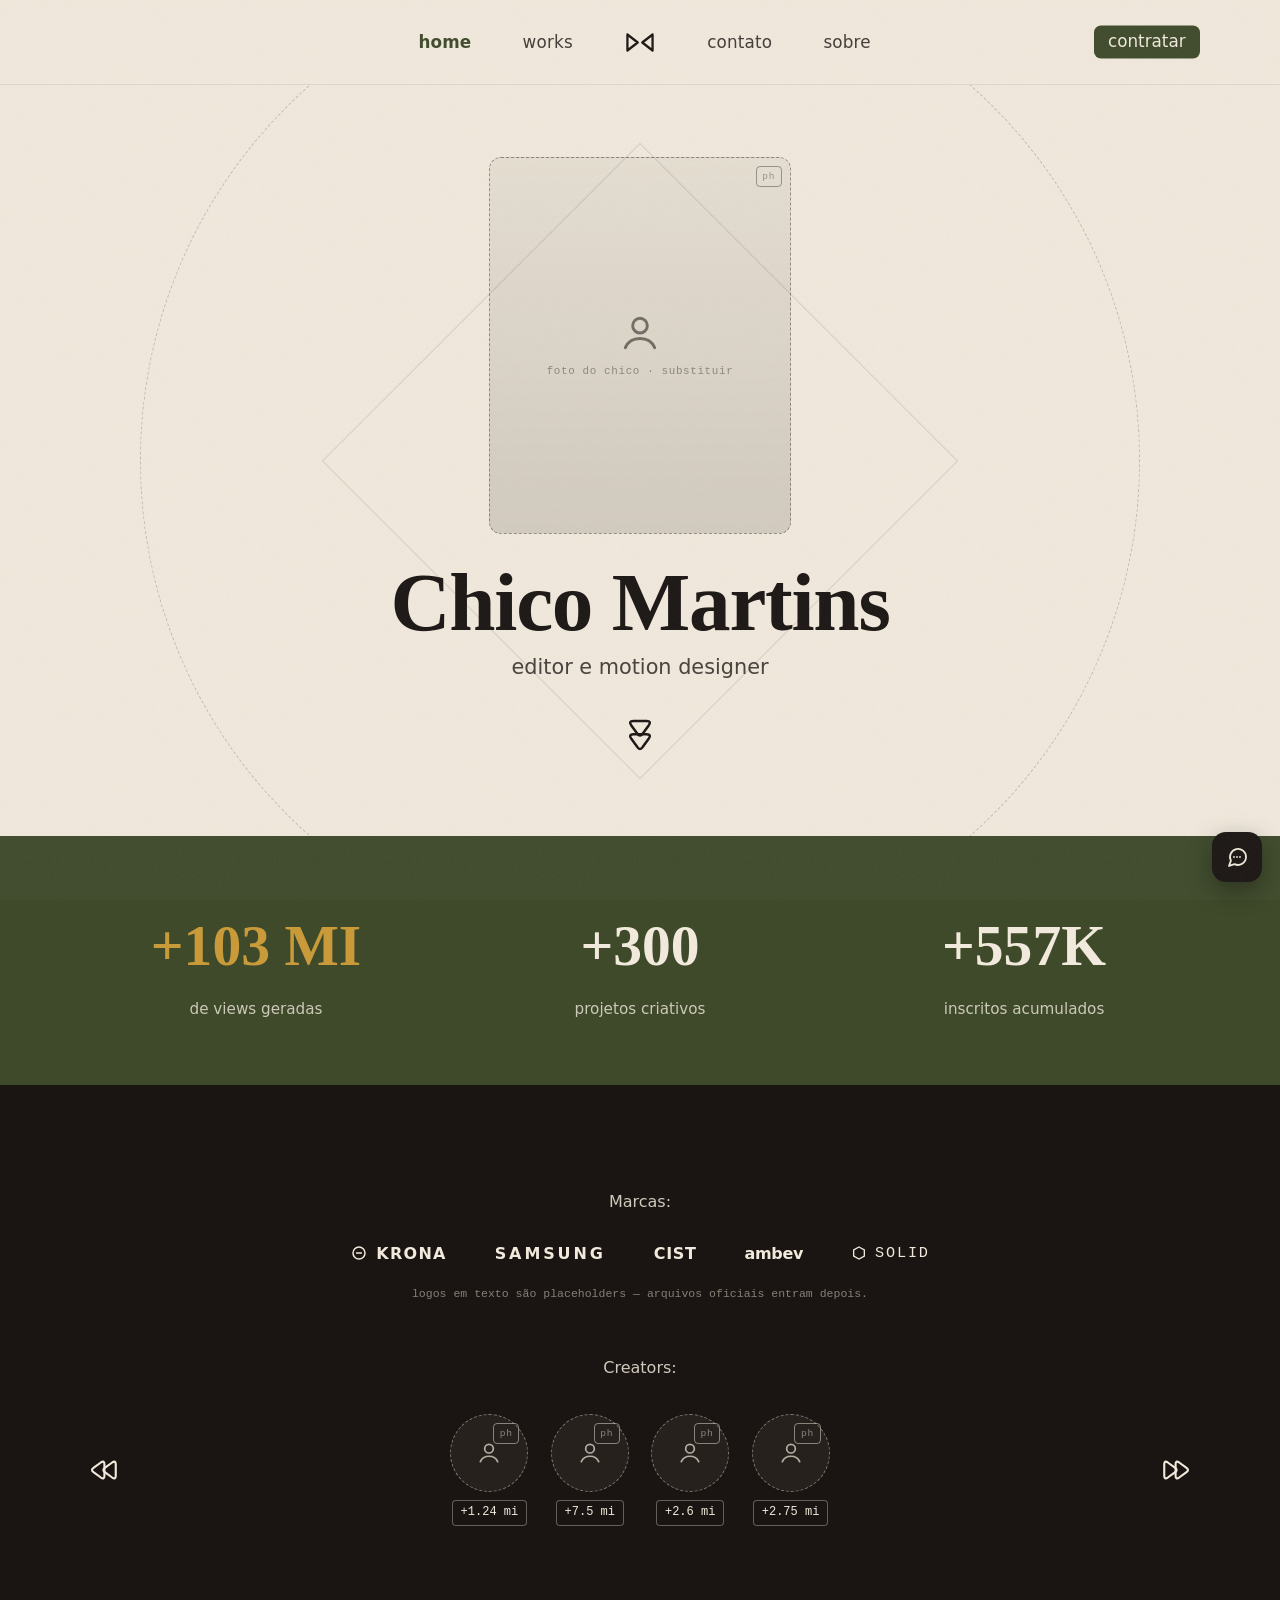
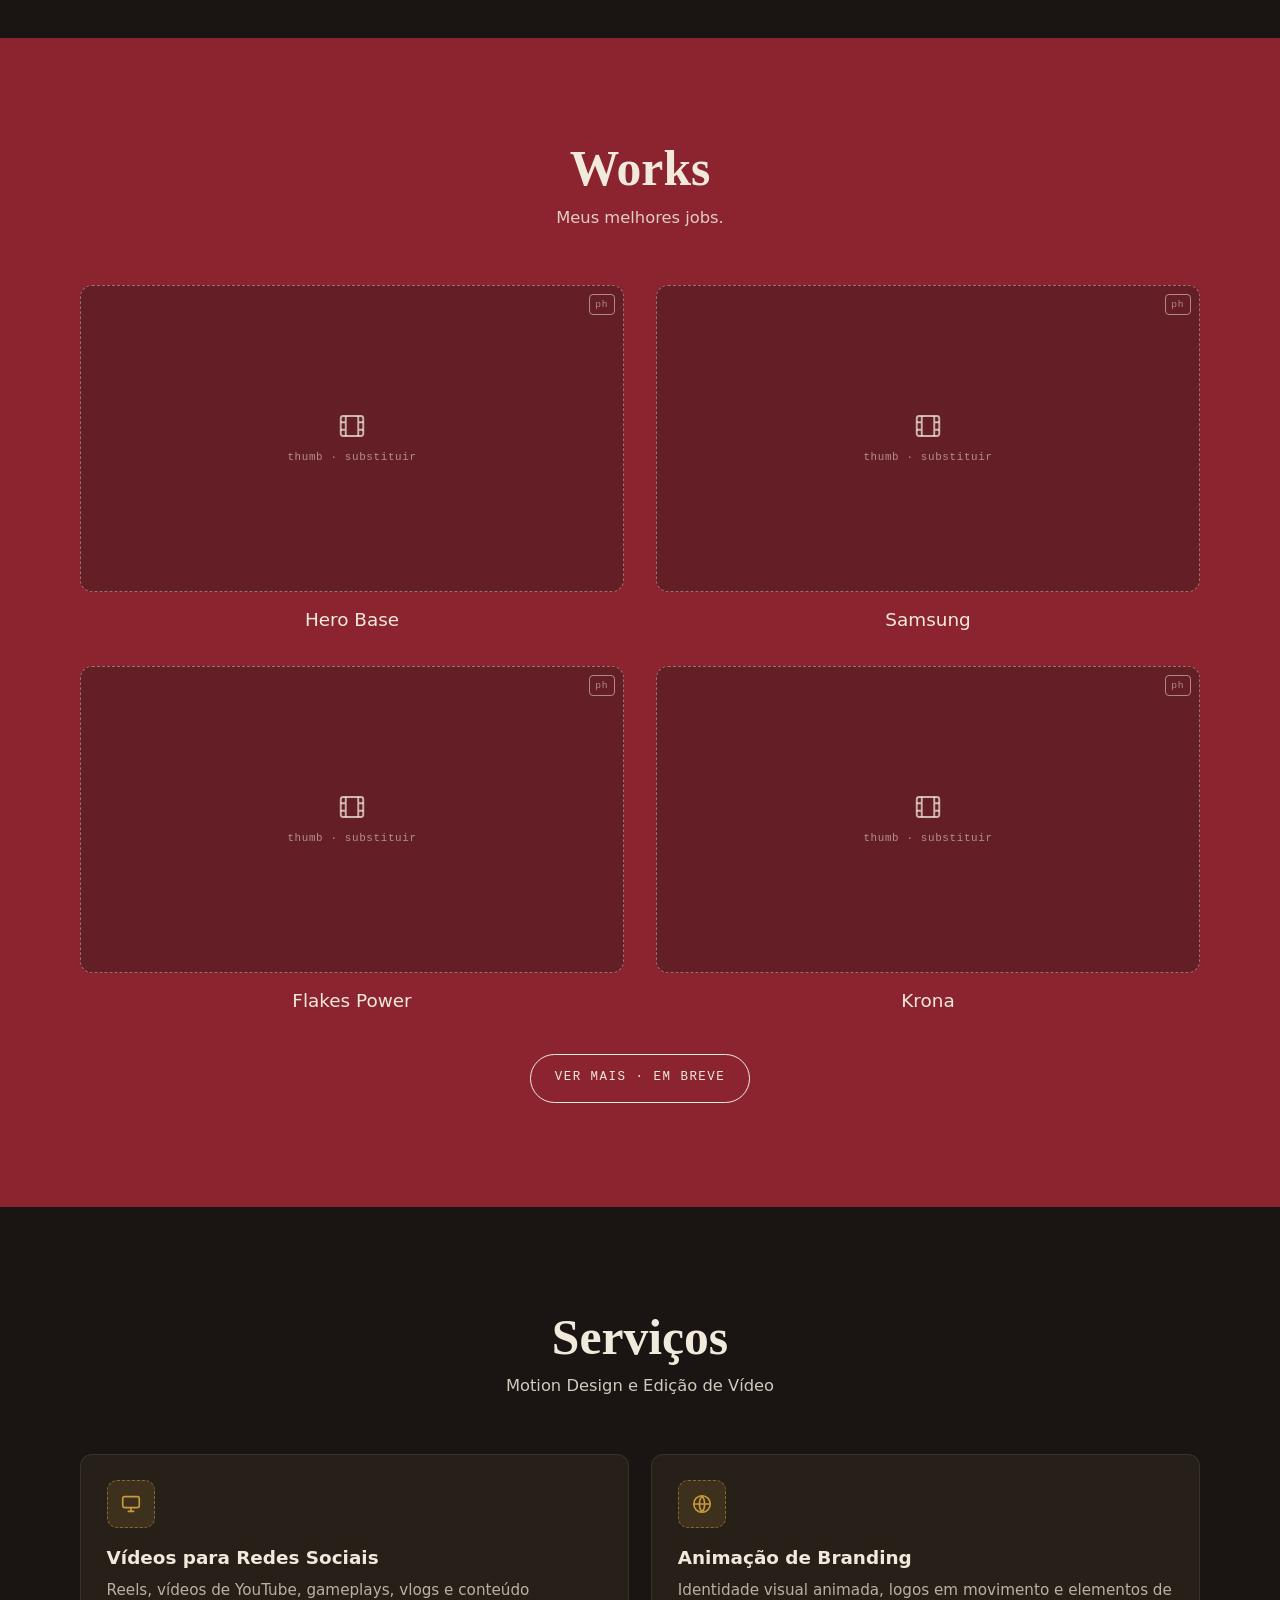
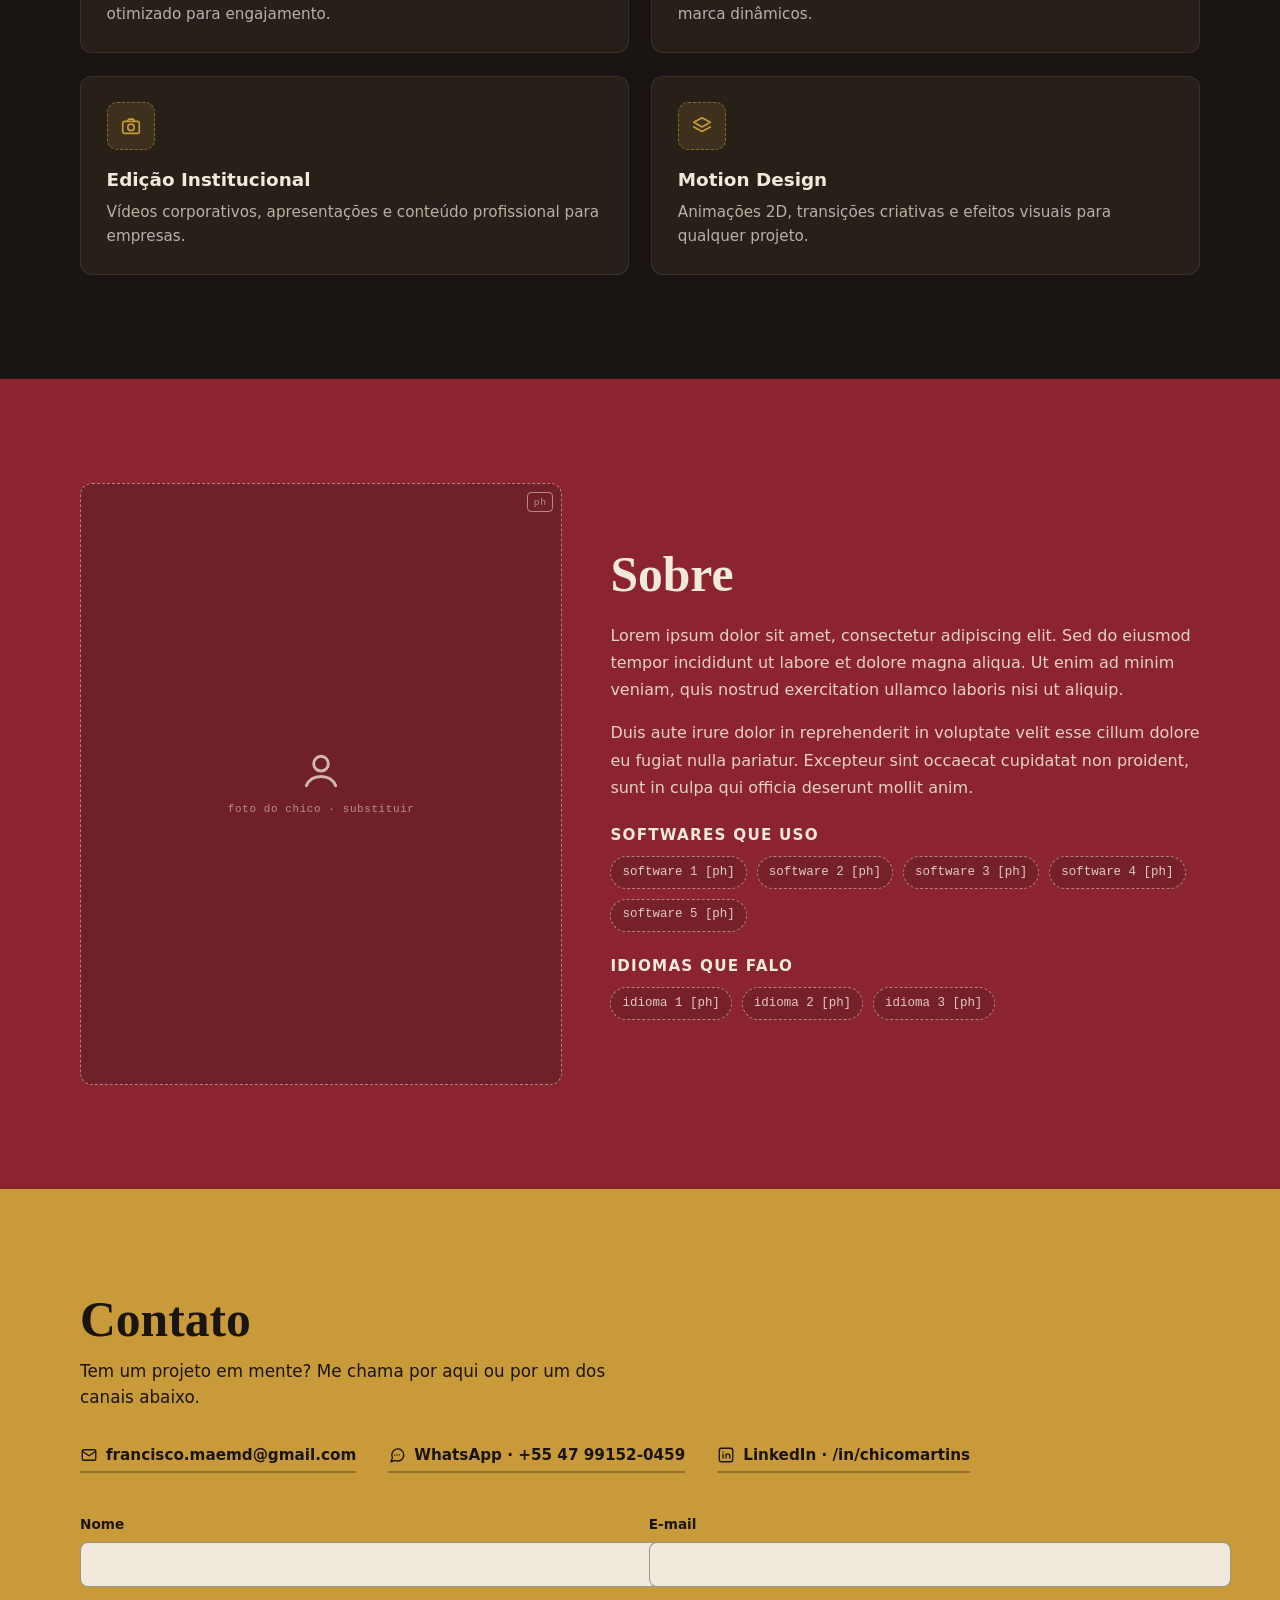
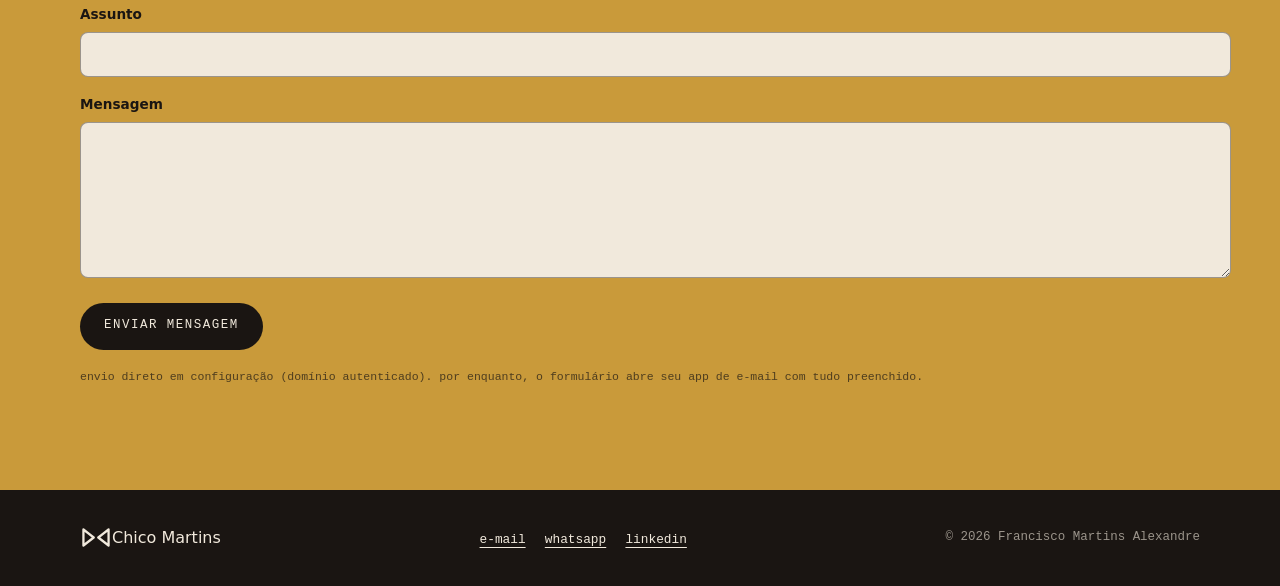
==== commit 647557bb: "Update index.html" ====
--- a/index.html
+++ b/index.html
@@ -162,14 +162,8 @@
           <span class="ph thumb"><span class="tag-ph" aria-hidden="true">ph</span><svg width="30" height="30" viewBox="0 0 24 24" fill="none" stroke="currentColor" stroke-width="1.5" aria-hidden="true"><rect x="3" y="4" width="18" height="16" rx="2"/><path d="M7 4v16M17 4v16M3 9h4M3 15h4M17 9h4M17 15h4"/></svg><span class="mono">thumb · substituir</span></span>
           <span class="work-name">Krona</span></a></li>
       </ul>
-      <p class="works-cta">  
-        <a class="works-seta" href="works.html" aria-label="ver página de trabalhos — em breve">
-          <svg width="40" height="40" viewBox="0 0 24 24" fill="none" stroke="currentColor"
-              stroke-width="1.5" stroke-linecap="round" stroke-linejoin="round" aria-hidden="true">
-            <path d="M8 3 L16 3 Q19 3 17.3 5.5 L13.7 10.5 Q12 13 10.3 10.5 L6.7 5.5 Q5 3 8 3 Z"/>
-            <path d="M8 11 L16 11 Q19 11 17.3 13.5 L13.7 18.5 Q12 21 10.3 18.5 L6.7 13.5 Q5 11 8 11 Z"/>
-          </svg>
-        </a>
+      <p class="works-cta">
+        <a class="btn btn-ghost" href="works.html">ver mais · em breve</a>
       </p>
     </div>
   </section>
--- a/css/styles.css
+++ b/css/styles.css
@@ -230,7 +230,9 @@
 }
 .work-card:hover .thumb,.work-card:focus-visible .thumb{transform:translateY(-4px);border-color:var(--mostarda)}
 .work-name{display:block;margin-top:.8rem;font-size:1.15rem;color:var(--offwhite)}
-.works-cta{text-align:center;margin-top:2.4rem}
+.works-cta{margin-top:2.4rem;text-align:center}
+.works-seta{display:grid;place-items:center;width:max-content;margin-inline:auto;color:var(--offwhite)}
+.works-seta svg{animation:bob 2.2s ease-in-out infinite}
 .works-teaser .btn-ghost:hover{background:var(--offwhite);color:var(--vermelho)}
 
 /* ---------- serviços (preto) ---------- */
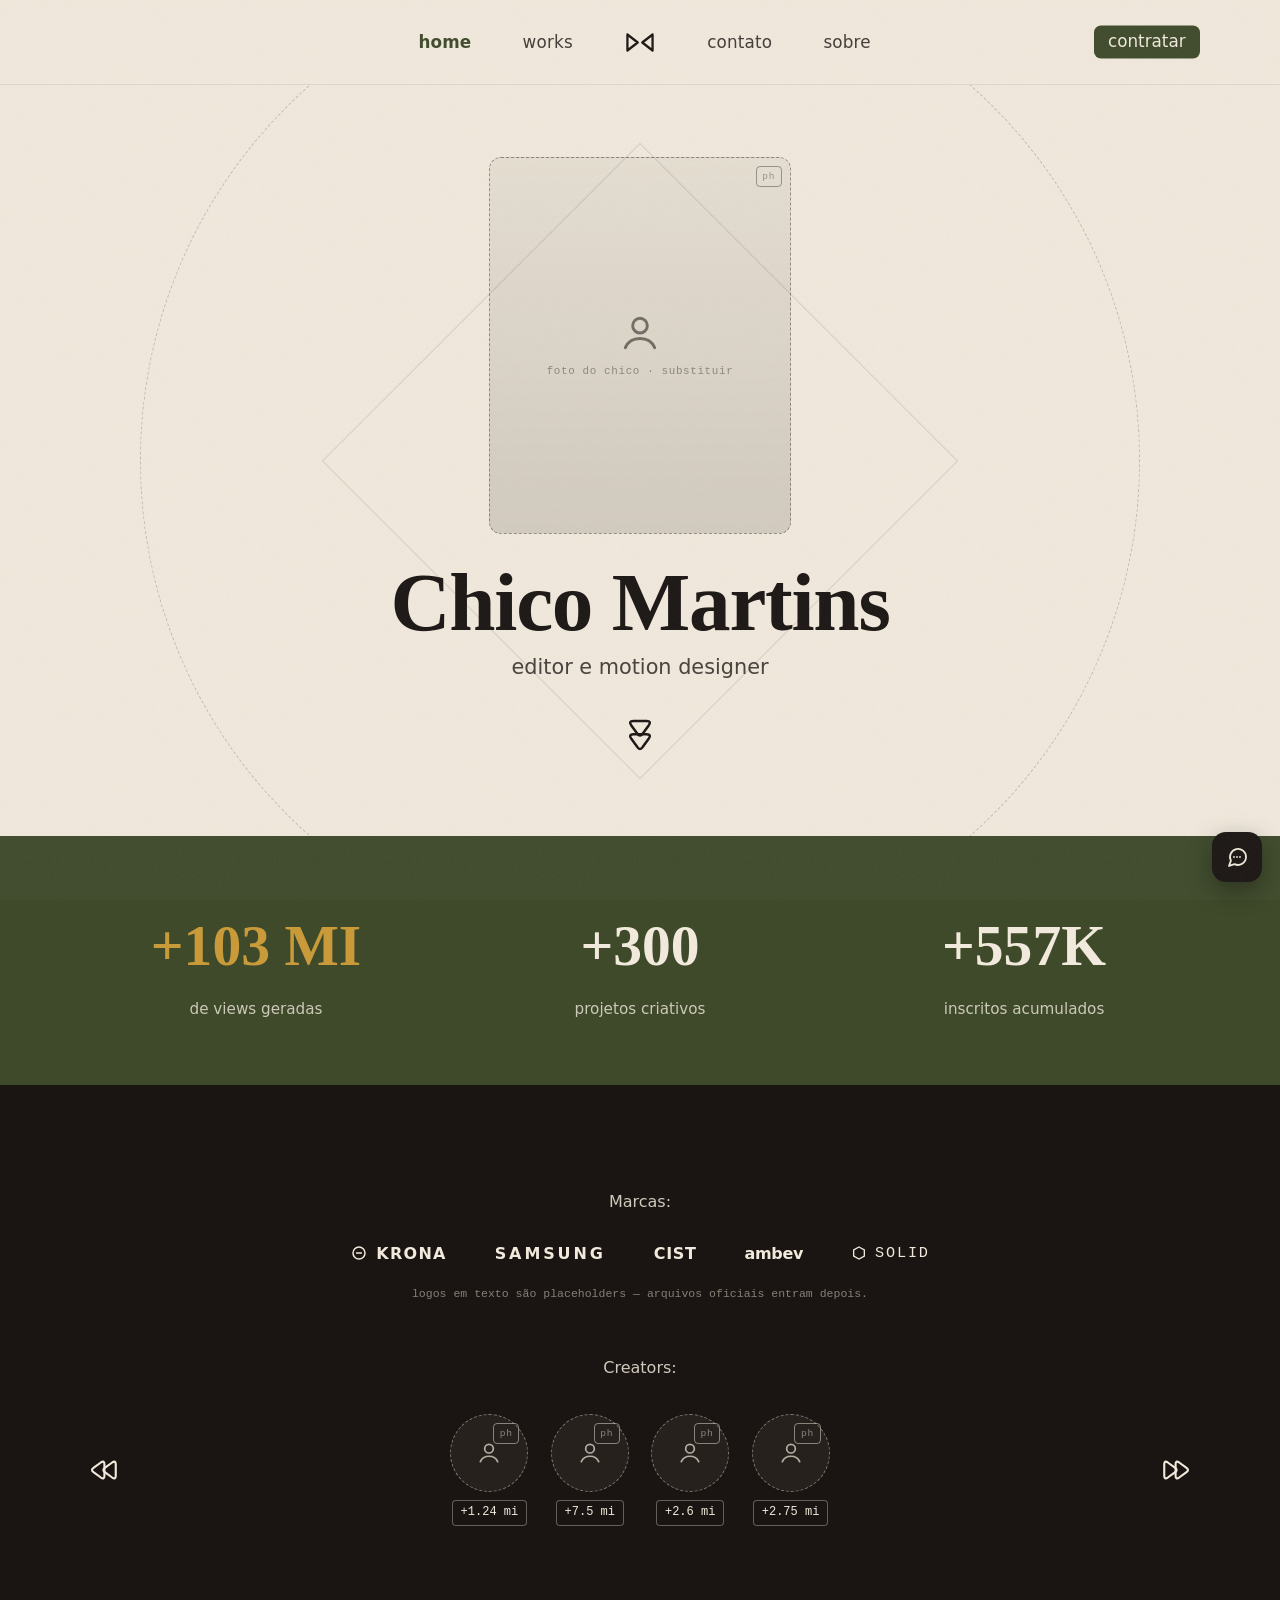
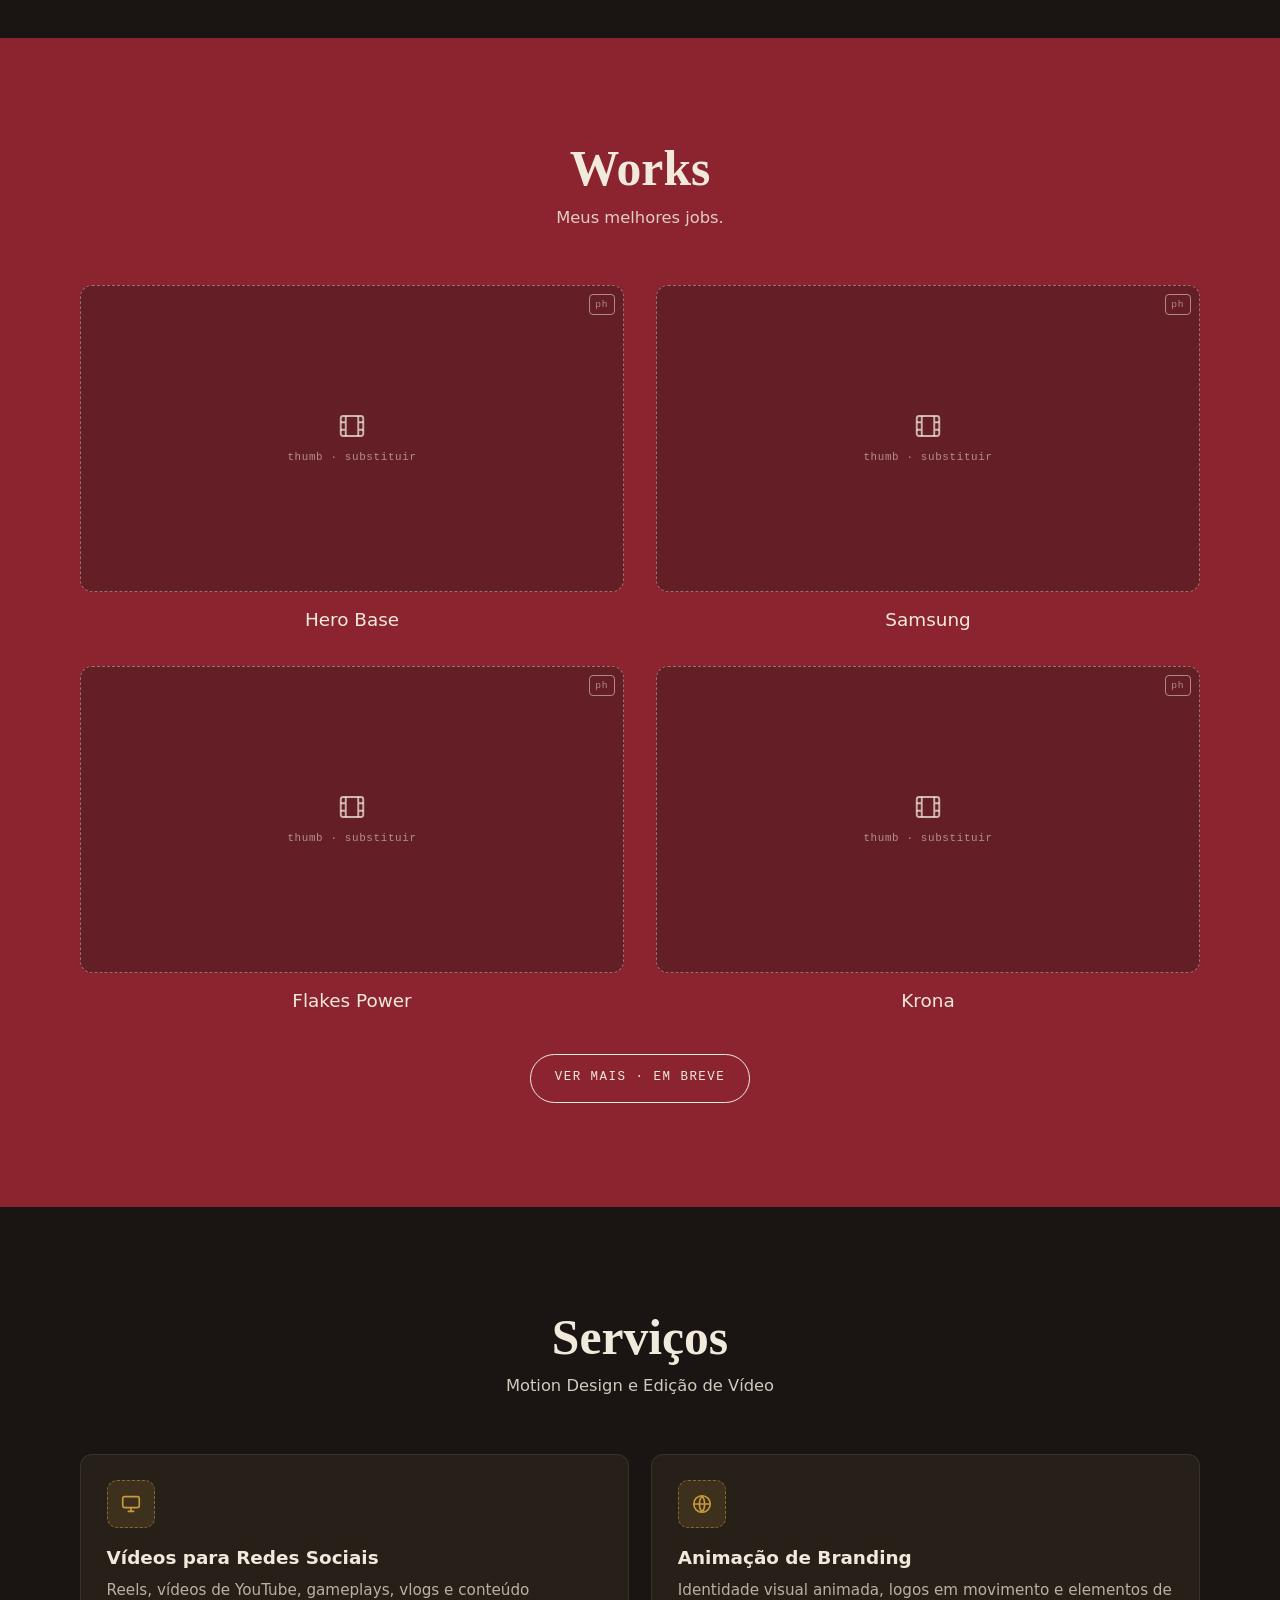
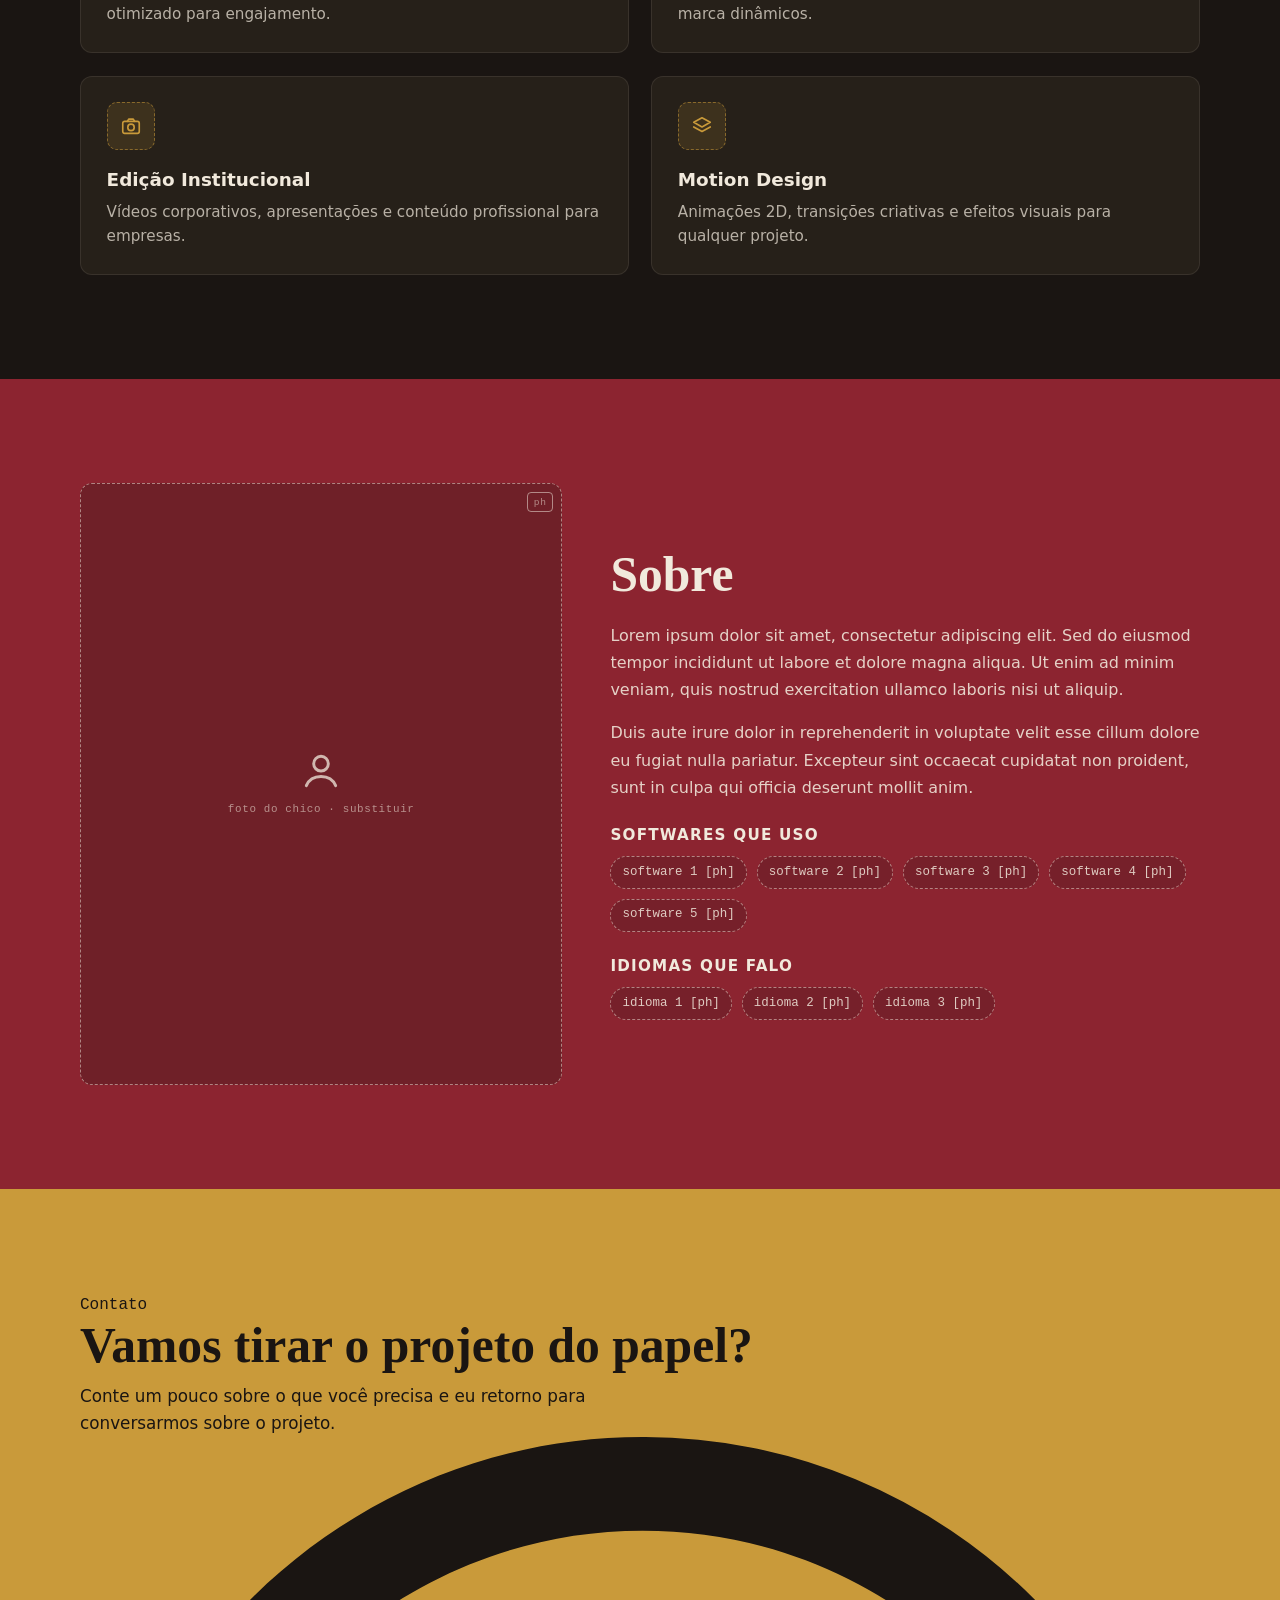
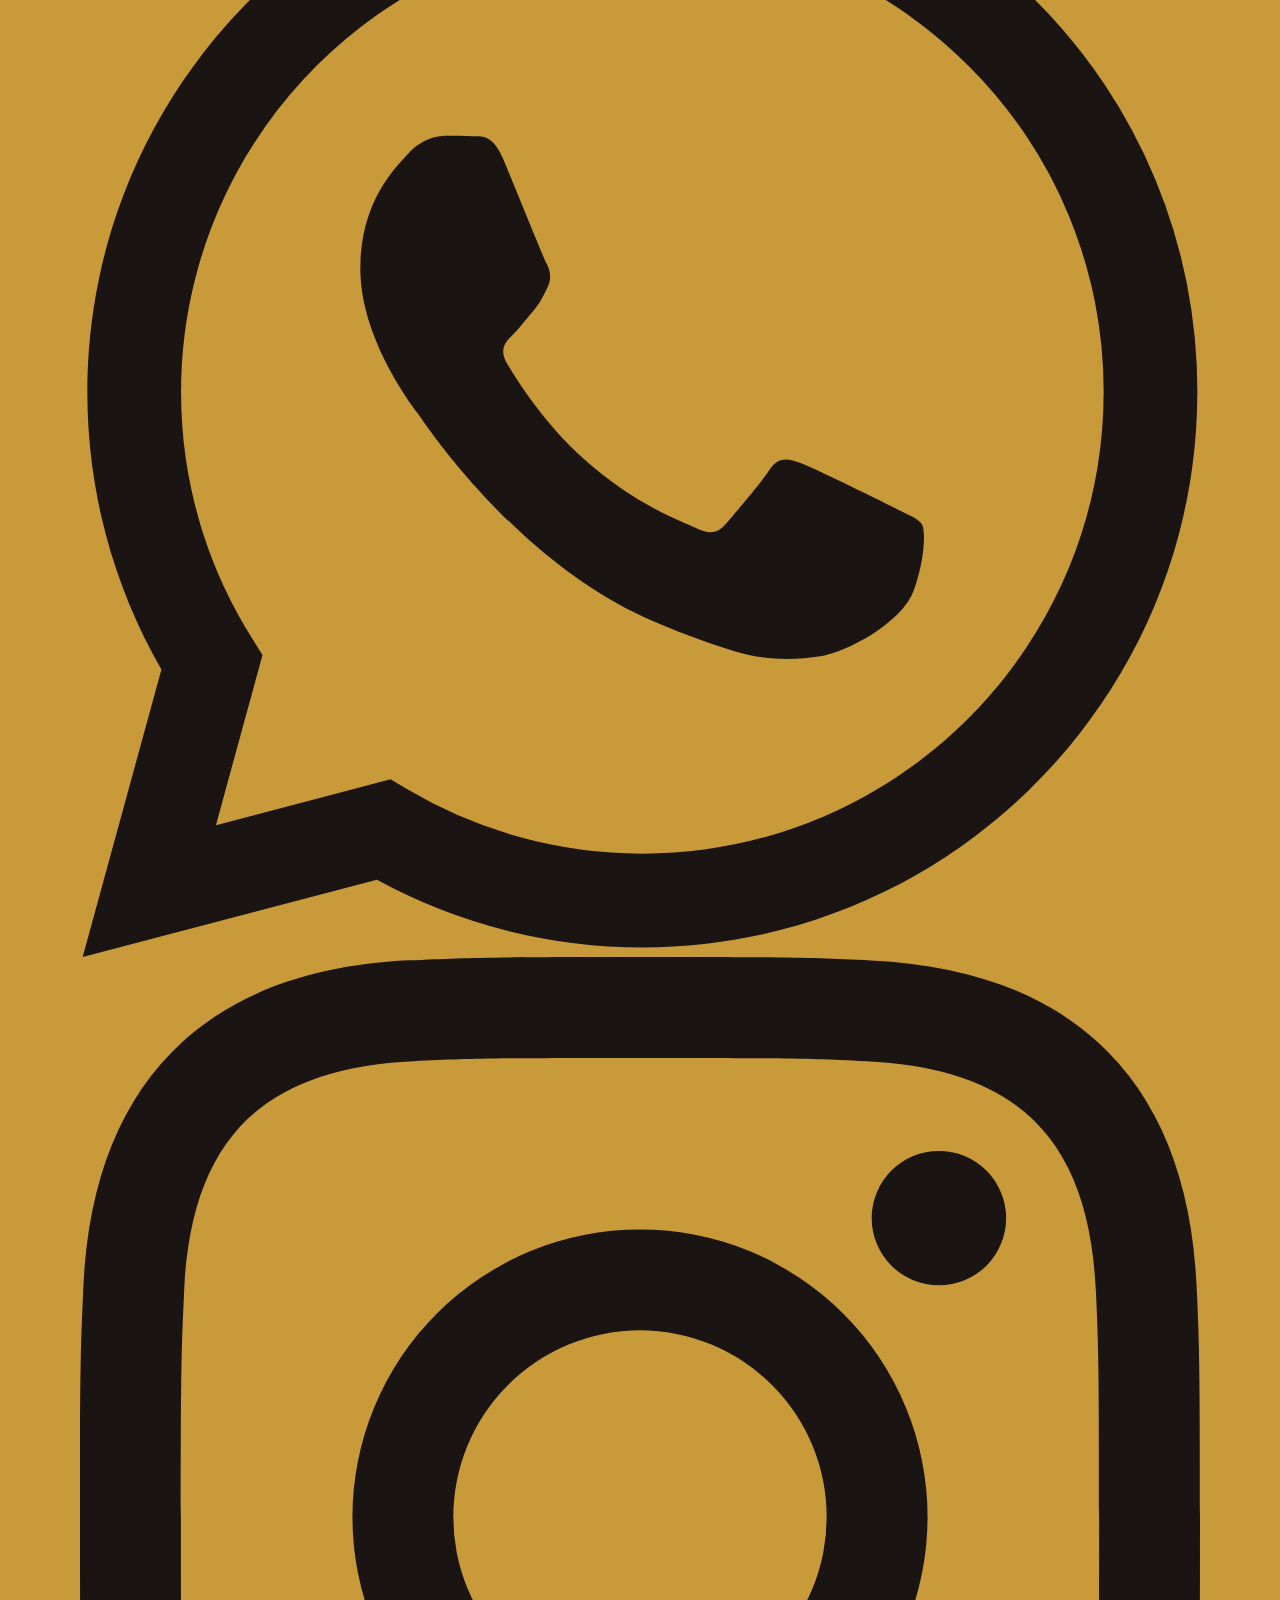
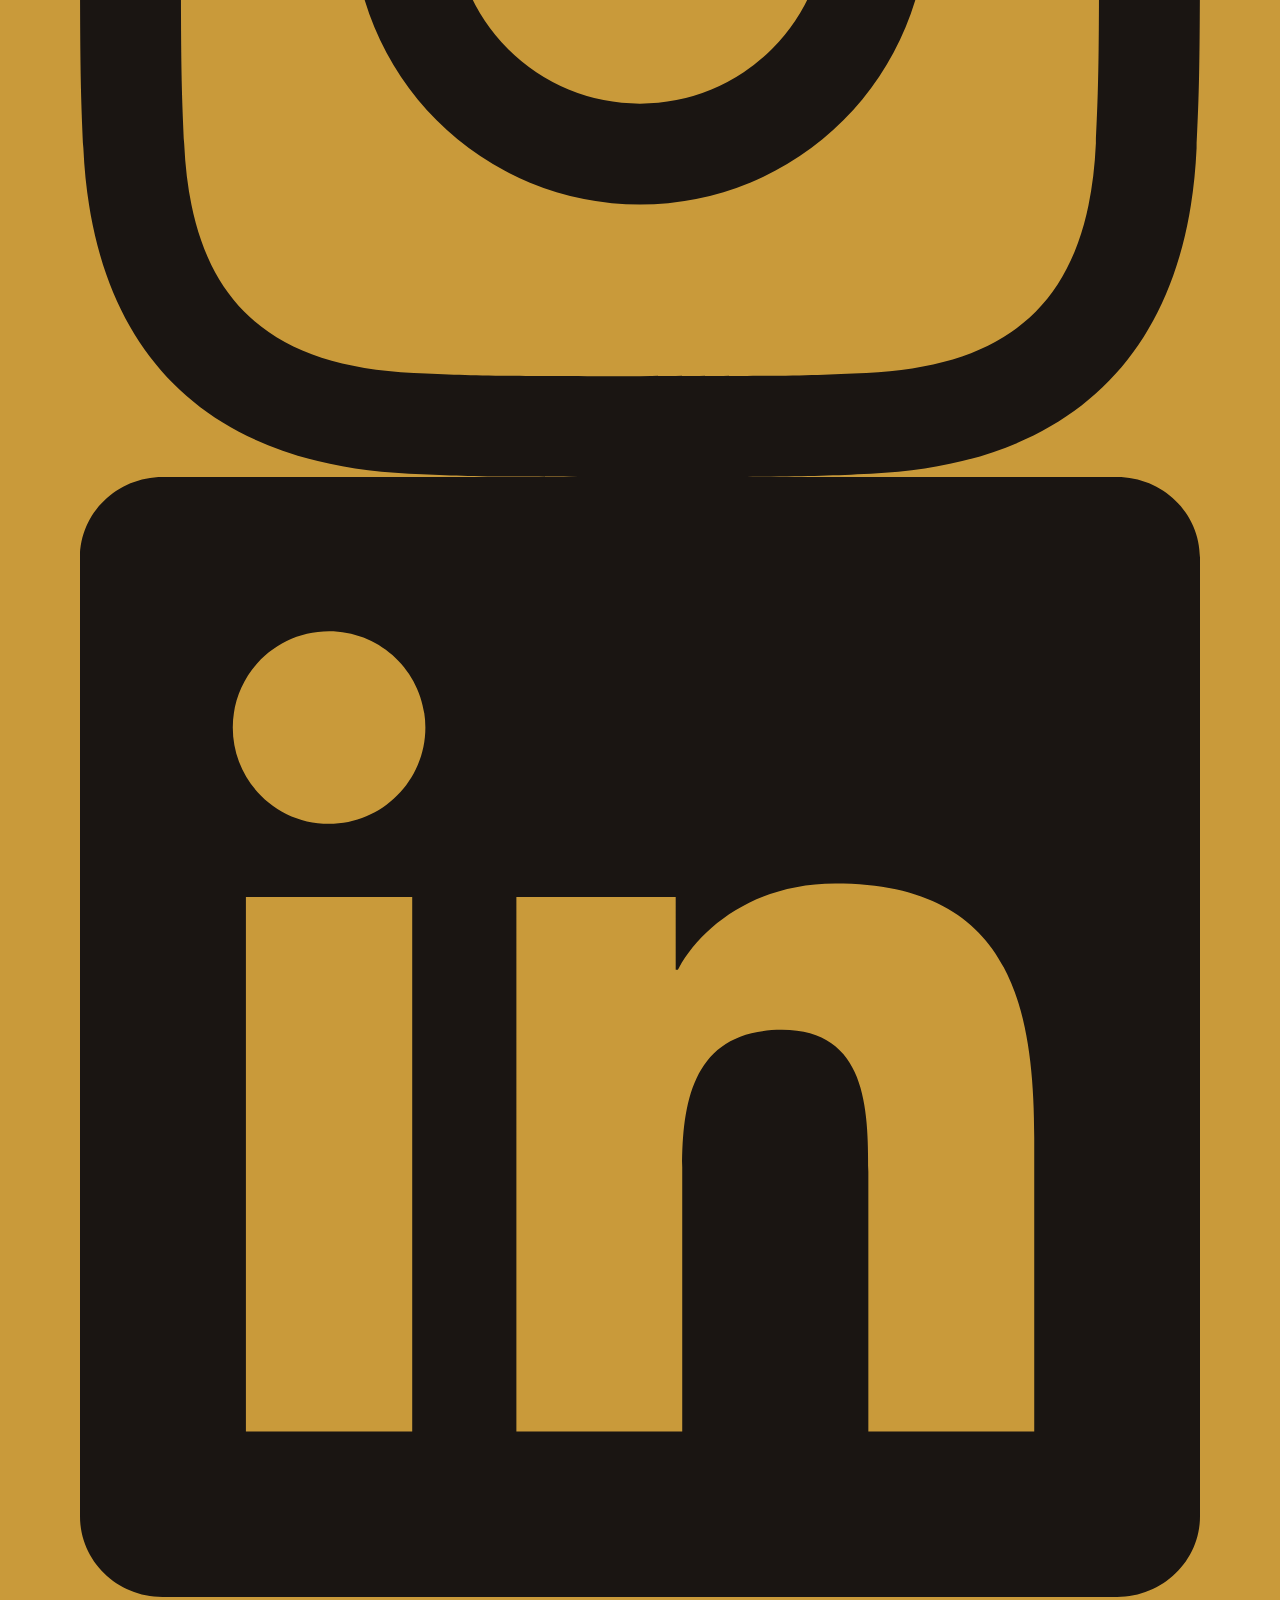
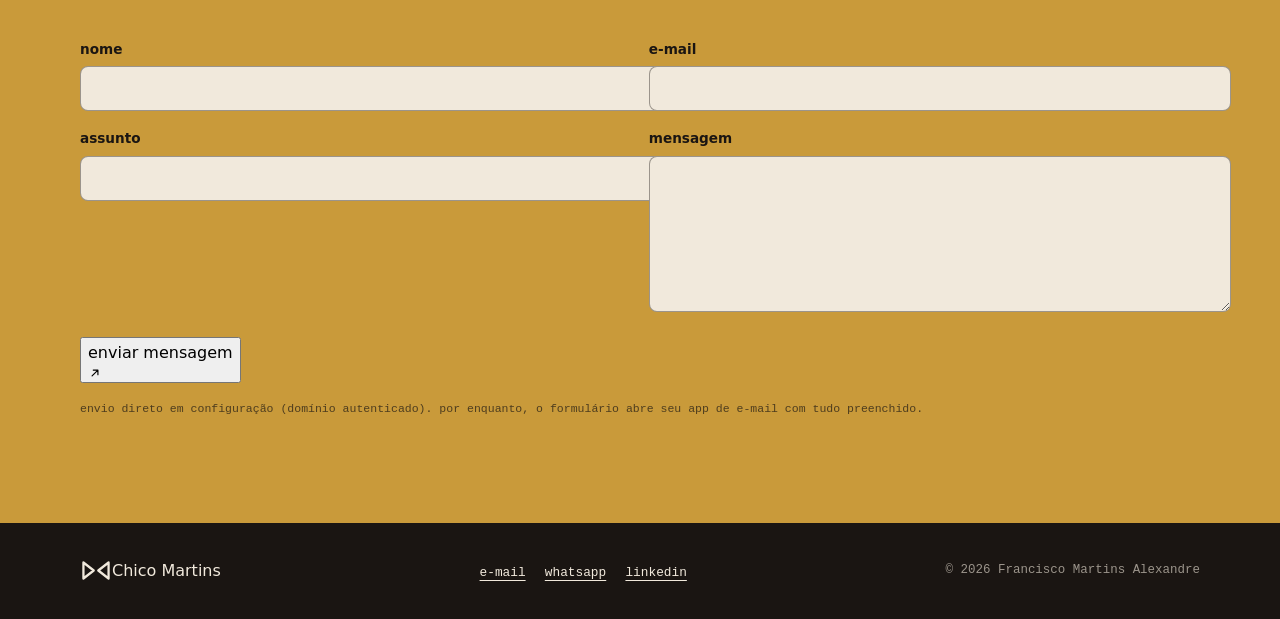
==== commit 2d40737b: "Update index.html" ====
--- a/index.html
+++ b/index.html
@@ -220,47 +220,57 @@
 
   <!-- contato (mostarda) -->
   <section class="contato" id="contato" aria-labelledby="contato-titulo">
-    <div class="container reveal">
-      <h2 id="contato-titulo">Contato</h2>
-      <p class="contato-lead">Tem um projeto em mente? Me chama por aqui ou por um dos canais abaixo.</p>
-      <ul class="canais">
-        <li><a href="mailto:francisco.maemd@gmail.com">
-          <svg width="18" height="18" viewBox="0 0 24 24" fill="none" stroke="currentColor" stroke-width="1.8" stroke-linecap="round" aria-hidden="true"><rect x="3" y="5" width="18" height="14" rx="2"/><path d="M3 7l9 6 9-6"/></svg>
-          <span>francisco.maemd@gmail.com</span></a></li>
-        <li><a href="https://wa.me/5547991520459" target="_blank" rel="noopener">
-          <svg width="18" height="18" viewBox="0 0 24 24" fill="none" stroke="currentColor" stroke-width="1.8" stroke-linecap="round" stroke-linejoin="round" aria-hidden="true"><path d="M21 12a8 8 0 0 1-11.6 7.1L4 21l1.9-5.4A8 8 0 1 1 21 12z"/><path d="M9 12h.01M12 12h.01M15 12h.01"/></svg>
-          <span>WhatsApp · +55 47 99152-0459</span></a></li>
-        <li><a href="https://linkedin.com/in/chicomartins" target="_blank" rel="noopener">
-          <svg width="18" height="18" viewBox="0 0 24 24" fill="none" stroke="currentColor" stroke-width="1.8" stroke-linecap="round" stroke-linejoin="round" aria-hidden="true"><rect x="3" y="3" width="18" height="18" rx="3"/><path d="M8 11v5M8 8v.01M12 16v-5M12 13a2.5 2.5 0 0 1 5 0v3"/></svg>
-          <span>LinkedIn · /in/chicomartins</span></a></li>
-      </ul>
-
+    <div class="container contato-grid">
+      <div class="contato-info reveal">
+        <p class="contato-eyebrow mono">Contato</p>
+        <h2 class="contato-titulo" id="contato-titulo">Vamos tirar o projeto do papel?</h2>
+        <p class="contato-lead">Conte um pouco sobre o que você precisa e eu retorno para conversarmos sobre o projeto.</p>
+        <ul class="contato-social">
+          <li><a href="https://wa.me/5547991520459" target="_blank" rel="noopener" aria-label="abrir conversa no WhatsApp">
+            <svg viewBox="0 0 24 24" fill="currentColor" aria-hidden="true"><path d="M17.472 14.382c-.297-.149-1.758-.867-2.03-.967-.273-.099-.471-.148-.67.15-.197.297-.767.966-.94 1.164-.173.199-.347.223-.644.075-.297-.15-1.255-.463-2.39-1.475-.883-.788-1.48-1.761-1.653-2.059-.173-.297-.018-.458.13-.606.134-.133.298-.347.446-.52.149-.174.198-.298.298-.497.099-.198.05-.371-.025-.52-.075-.149-.669-1.612-.916-2.207-.242-.579-.487-.5-.669-.51-.173-.008-.371-.01-.57-.01-.198 0-.52.074-.792.372-.272.297-1.04 1.016-1.04 2.479 0 1.462 1.065 2.875 1.213 3.074.149.198 2.096 3.2 5.077 4.487.709.306 1.262.489 1.694.625.712.227 1.36.195 1.871.118.571-.085 1.758-.719 2.006-1.413.248-.694.248-1.289.173-1.413-.074-.124-.272-.198-.57-.347m-5.421 7.403h-.004a9.87 9.87 0 01-5.031-1.378l-.361-.214-3.741.982.998-3.648-.235-.374a9.86 9.86 0 01-1.51-5.26c.001-5.45 4.436-9.884 9.888-9.884 2.64 0 5.122 1.03 6.988 2.898a9.825 9.825 0 012.893 6.994c-.003 5.45-4.437 9.884-9.885 9.884m8.413-18.297A11.815 11.815 0 0012.05 0C5.495 0 .16 5.335.157 11.892c0 2.096.547 4.142 1.588 5.945L.057 24l6.305-1.654a11.882 11.882 0 005.683 1.448h.005c6.554 0 11.89-5.335 11.893-11.893a11.821 11.821 0 00-3.48-8.413Z"/></svg>
+          </a></li>
+          <!-- handle do Instagram provisório: trocar pelo definitivo -->
+          <li><a href="https://instagram.com/chicomartins" target="_blank" rel="noopener" aria-label="perfil no Instagram">
+            <svg viewBox="0 0 24 24" fill="currentColor" aria-hidden="true"><path d="M12 2.163c3.204 0 3.584.012 4.85.07 3.252.148 4.771 1.691 4.919 4.919.058 1.265.069 1.645.069 4.849 0 3.205-.012 3.584-.069 4.849-.149 3.225-1.664 4.771-4.919 4.919-1.266.058-1.644.07-4.85.07-3.204 0-3.584-.012-4.849-.07-3.26-.149-4.771-1.699-4.919-4.92-.058-1.265-.07-1.644-.07-4.849 0-3.204.013-3.583.07-4.849.149-3.227 1.664-4.771 4.919-4.919 1.266-.057 1.645-.069 4.849-.069zm0-2.163c-3.259 0-3.667.014-4.947.072-4.358.2-6.78 2.618-6.98 6.98-.059 1.281-.073 1.689-.073 4.948 0 3.259.014 3.668.072 4.948.2 4.358 2.618 6.78 6.98 6.98 1.281.058 1.689.072 4.948.072 3.259 0 3.668-.014 4.948-.072 4.354-.2 6.782-2.618 6.979-6.98.059-1.28.073-1.689.073-4.948 0-3.259-.014-3.667-.072-4.947-.196-4.354-2.617-6.78-6.979-6.98-1.281-.059-1.69-.073-4.949-.073zm0 5.838a6.162 6.162 0 100 12.324 6.162 6.162 0 000-12.324zm0 10.162a4 4 0 110-8 4 4 0 010 8zm6.406-11.845a1.44 1.44 0 100 2.881 1.44 1.44 0 000-2.881z"/></svg>
+          </a></li>
+          <li><a href="https://linkedin.com/in/chicomartins" target="_blank" rel="noopener" aria-label="perfil no LinkedIn">
+            <svg viewBox="0 0 24 24" fill="currentColor" aria-hidden="true"><path d="M20.447 20.452h-3.554v-5.569c0-1.328-.027-3.037-1.852-3.037-1.853 0-2.136 1.445-2.136 2.939v5.667H9.351V9h3.414v1.561h.046c.477-.9 1.637-1.85 3.37-1.85 3.601 0 4.267 2.37 4.267 5.455v6.286zM5.337 7.433c-1.144 0-2.063-.926-2.063-2.065 0-1.138.92-2.063 2.063-2.063 1.14 0 2.064.925 2.064 2.063 0 1.139-.925 2.065-2.064 2.065zm1.782 13.019H3.555V9h3.564v11.452zM22.225 0H1.771C.792 0 0 .774 0 1.729v20.542C0 23.227.792 24 1.771 24h20.451C23.2 24 24 23.227 24 22.271V1.729C24 .774 23.2 0 22.222 0h.003z"/></svg>
+          </a></li>
+        </ul>
+        <!-- opcional: se quiser o e-mail visível na seção, descomente
+        <p class="contato-mail mono"><a href="mailto:francisco.maemd@gmail.com">francisco.maemd@gmail.com</a></p>
+        -->
+      </div>
+  
       <form class="form" id="form-contato" novalidate>
-        <div>
-          <label for="nome">Nome</label>
+        <div class="form-campo">
+          <label for="nome">nome</label>
           <input id="nome" name="nome" type="text" autocomplete="name" required>
           <p class="field-err" id="erro-nome"></p>
         </div>
-        <div>
-          <label for="email">E-mail</label>
+        <div class="form-campo">
+          <label for="email">e-mail</label>
           <input id="email" name="email" type="email" autocomplete="email" required>
           <p class="field-err" id="erro-email"></p>
         </div>
-        <div class="full">
-          <label for="assunto">Assunto</label>
+        <div class="form-campo">
+          <label for="assunto">assunto</label>
           <input id="assunto" name="assunto" type="text" required>
           <p class="field-err" id="erro-assunto"></p>
         </div>
-        <div class="full">
-          <label for="mensagem">Mensagem</label>
+        <div class="form-campo">
+          <label for="mensagem">mensagem</label>
           <textarea id="mensagem" name="mensagem" required></textarea>
           <p class="field-err" id="erro-mensagem"></p>
         </div>
         <p class="form-status" id="form-status" role="status" aria-live="polite" hidden></p>
-        <div class="full">
-          <button class="btn btn-preto" type="submit" id="btn-enviar">enviar mensagem</button>
-        </div>
-        <p class="form-nota">envio direto em configuração (domínio autenticado). por enquanto, o formulário abre seu app de e-mail com tudo preenchido.</p>
+        <div>
+          <button class="btn-enviar" type="submit" id="btn-enviar">
+            enviar mensagem
+            <svg width="14" height="14" viewBox="0 0 24 24" fill="none" stroke="currentColor" stroke-width="2" stroke-linecap="round" stroke-linejoin="round" aria-hidden="true"><path d="M7 17L17 7M9 7h8v8"/></svg>
+          </button>
+        </div>
+        <p class="form-nota mono">envio direto em configuração (domínio autenticado). por enquanto, o formulário abre seu app de e-mail com tudo preenchido.</p>
       </form>
     </div>
   </section>
--- a/css/styles.css
+++ b/css/styles.css
@@ -231,8 +231,6 @@
 .work-card:hover .thumb,.work-card:focus-visible .thumb{transform:translateY(-4px);border-color:var(--mostarda)}
 .work-name{display:block;margin-top:.8rem;font-size:1.15rem;color:var(--offwhite)}
 .works-cta{margin-top:2.4rem;text-align:center}
-.works-seta{display:grid;place-items:center;width:max-content;margin-inline:auto;color:var(--offwhite)}
-.works-seta svg{animation:bob 2.2s ease-in-out infinite}
 .works-teaser .btn-ghost:hover{background:var(--offwhite);color:var(--vermelho)}
 
 /* ---------- serviços (preto) ---------- */
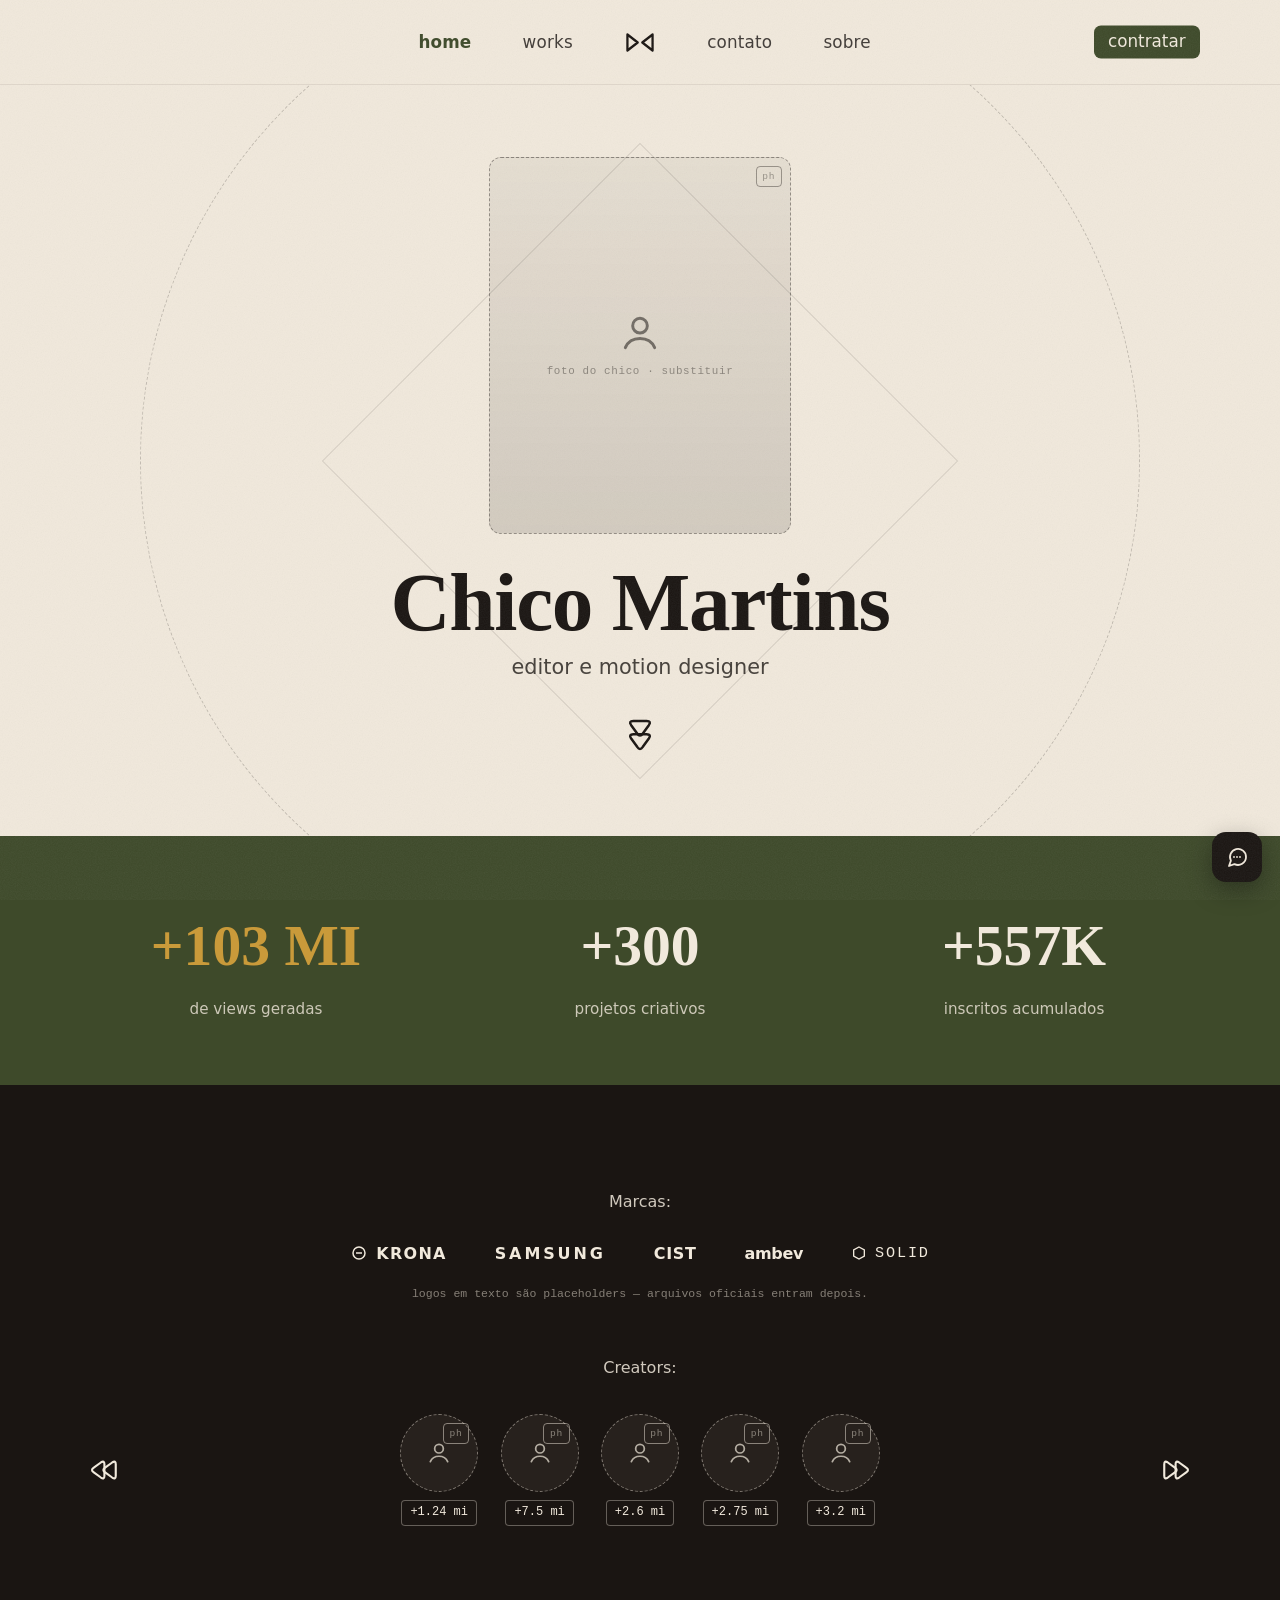
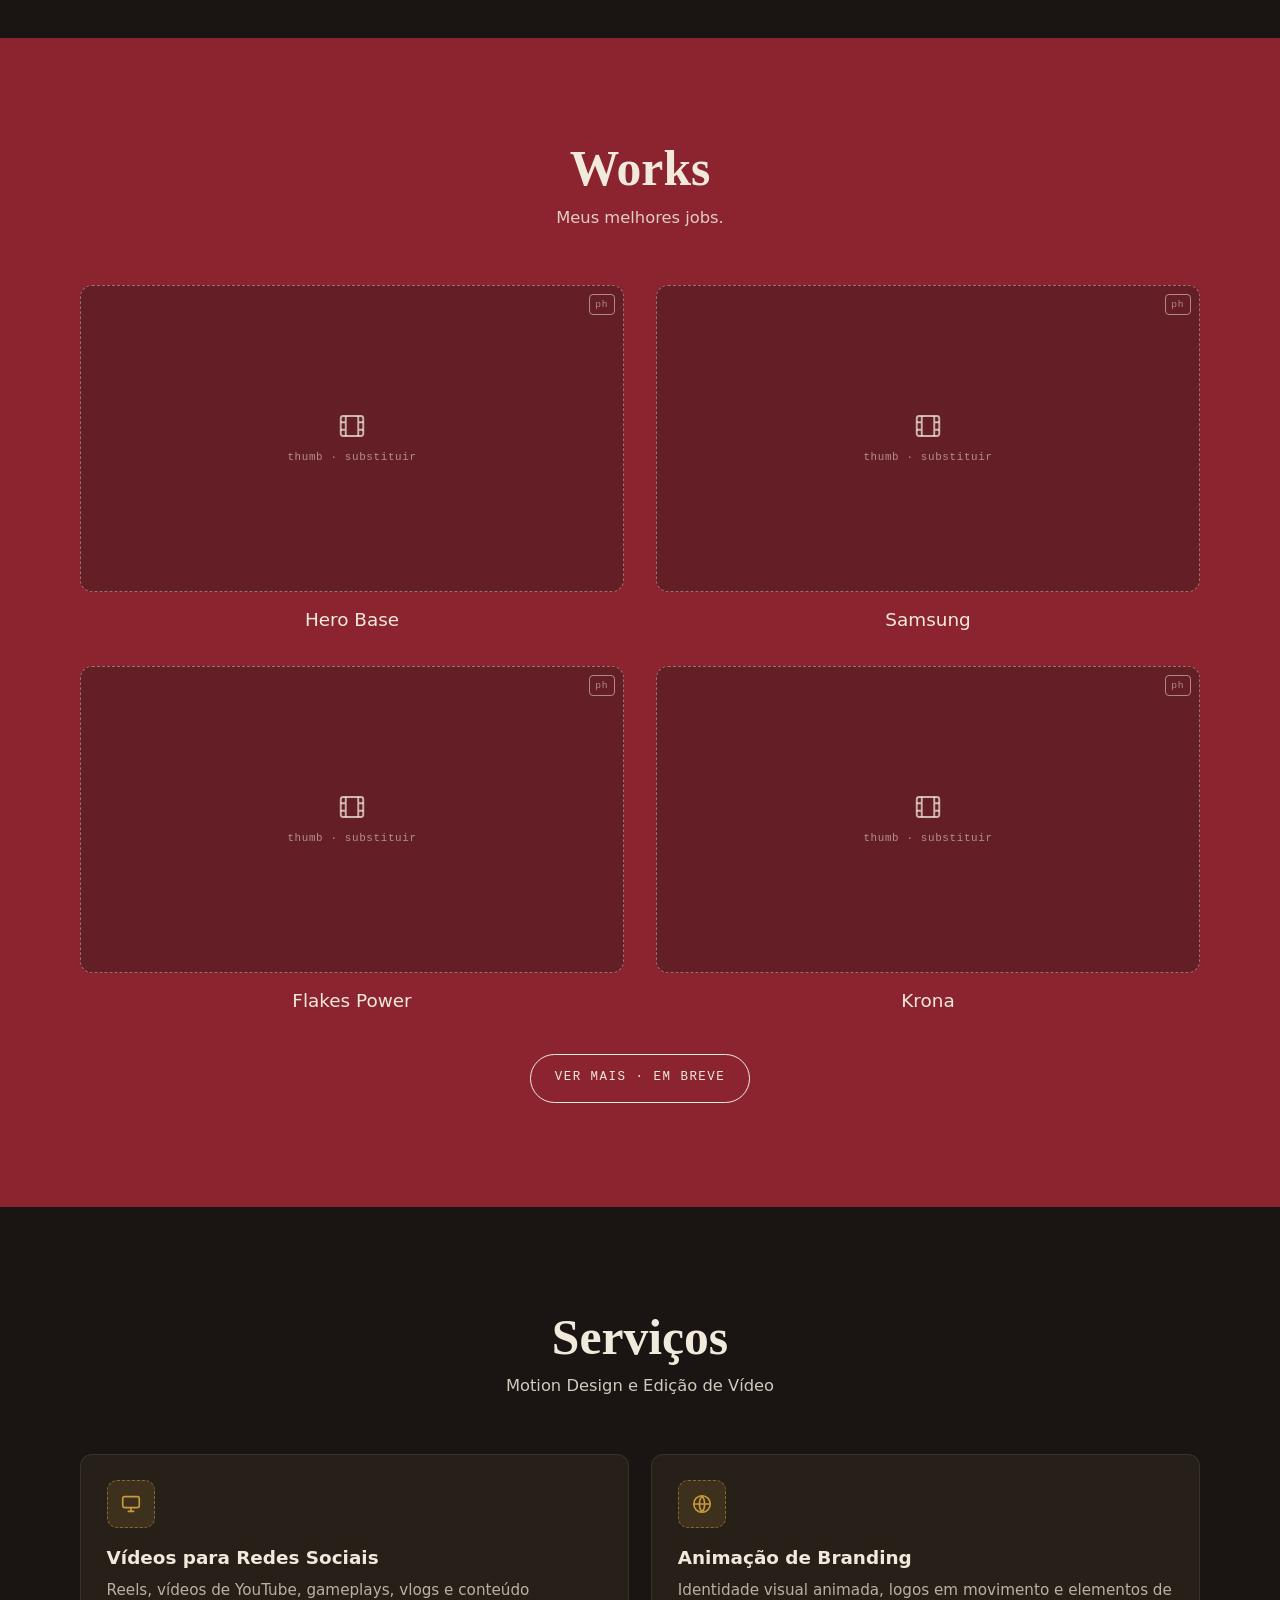
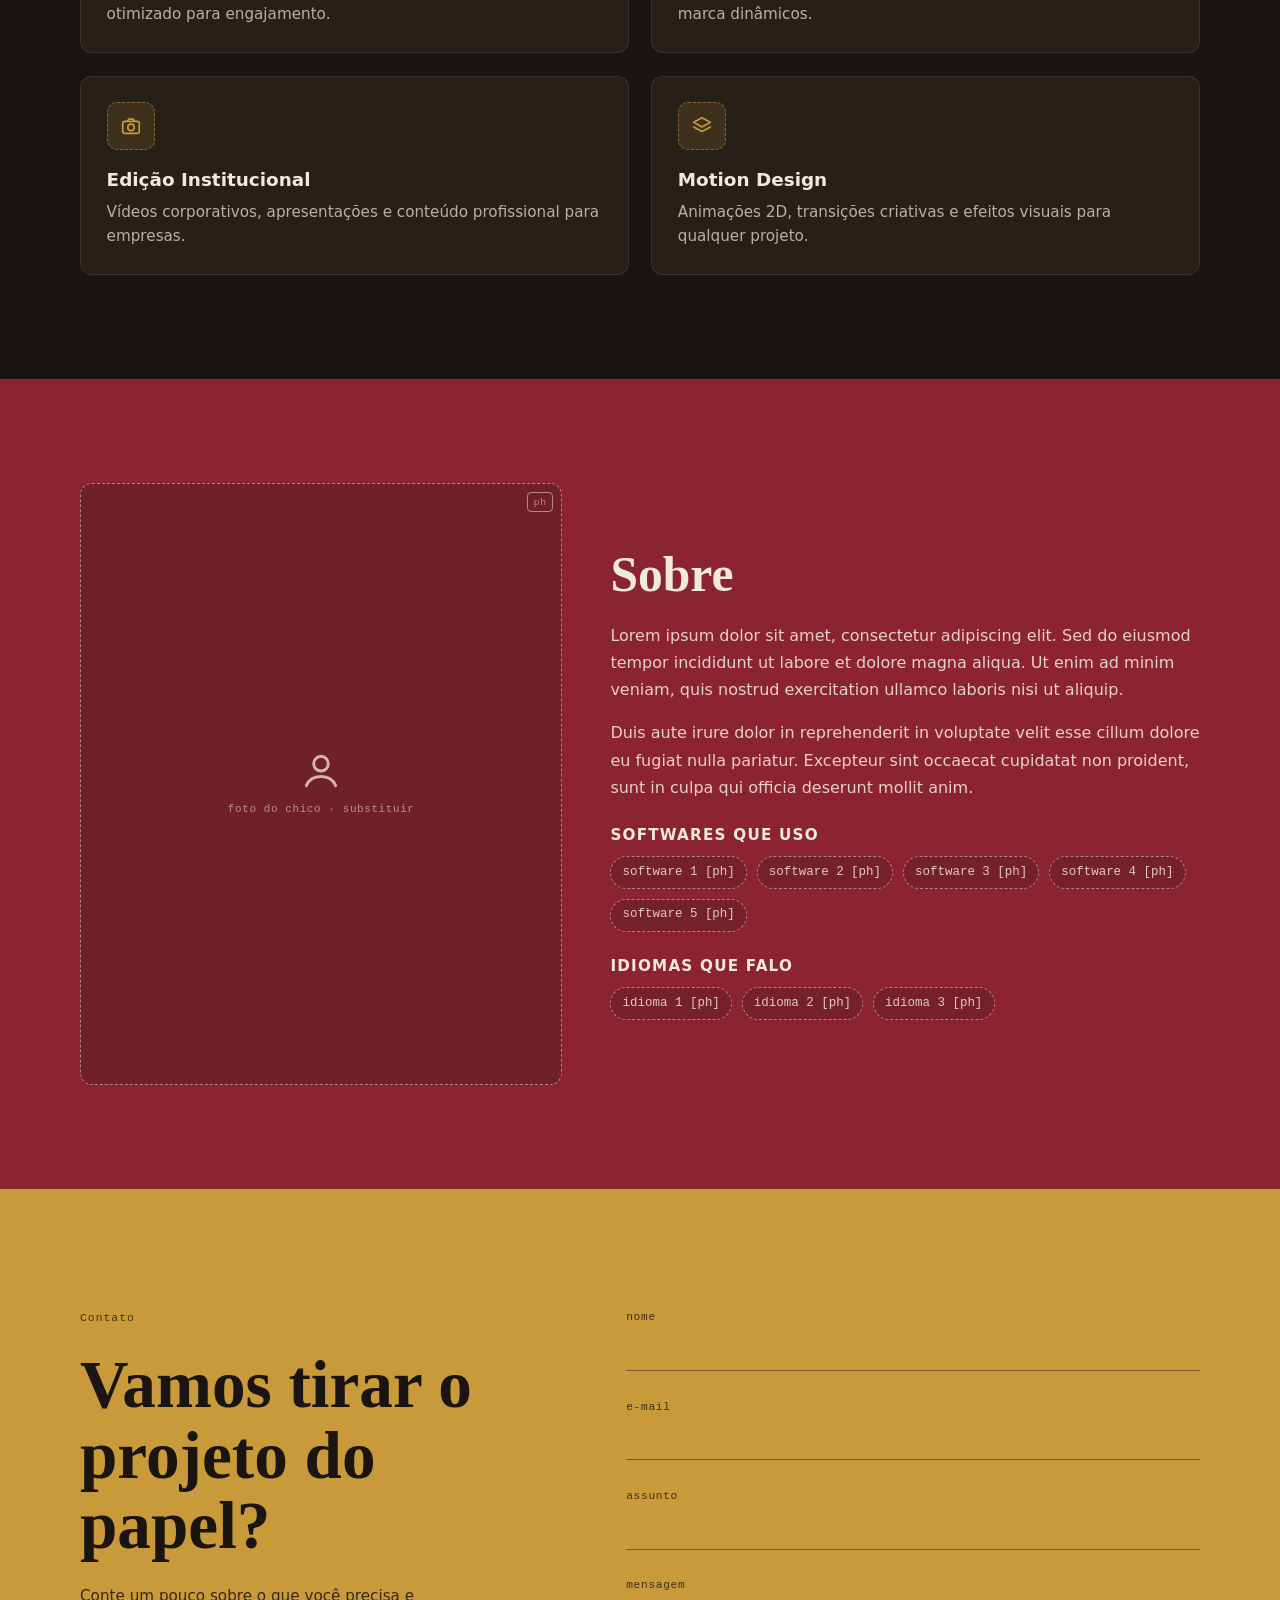
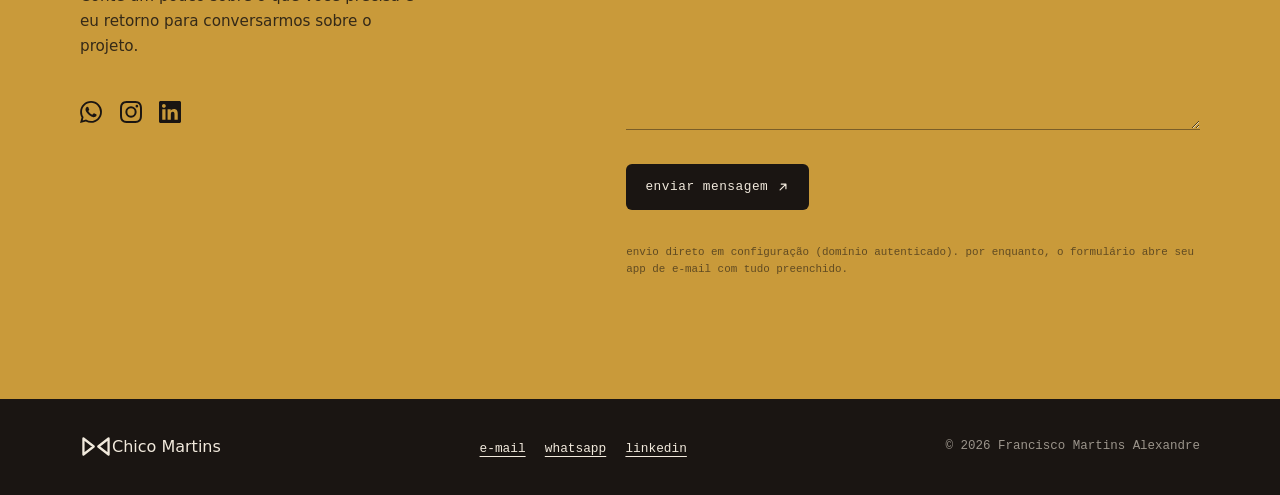
==== commit 649a5a67: "Update index.html" ====
--- a/index.html
+++ b/index.html
@@ -128,6 +128,10 @@
           <li class="crew-item">
             <span class="ph avatar" title="avatar provisório"><span class="tag-ph" aria-hidden="true">ph</span><svg width="26" height="26" viewBox="0 0 24 24" fill="none" stroke="currentColor" stroke-width="1.6" stroke-linecap="round" aria-hidden="true"><circle cx="12" cy="8" r="4"/><path d="M4 20c1.5-3.5 4.5-5 8-5s6.5 1.5 8 5"/></svg></span>
             <span class="chip-num">+2.75 mi</span>
+          </li>
+          <li class="crew-item">
+            <span class="ph avatar" title="avatar provisório"><span class="tag-ph" aria-hidden="true">ph</span><svg width="26" height="26" viewBox="0 0 24 24" fill="none" stroke="currentColor" stroke-width="1.6" stroke-linecap="round" aria-hidden="true"><circle cx="12" cy="8" r="4"/><path d="M4 20c1.5-3.5 4.5-5 8-5s6.5 1.5 8 5"/></svg></span>
+            <span class="chip-num">+3.2 mi</span>
           </li>
         </ul>
         <button class="crew-btn crew-btn--dir" data-dir="1" aria-label="ver próximos creators">
--- a/css/styles.css
+++ b/css/styles.css
@@ -263,34 +263,54 @@
 }
 
 /* ---------- contato (mostarda) ---------- */
-.contato{background:var(--mostarda);color:var(--preto);padding:clamp(4rem,9vw,6.5rem) 0}
-.contato h2{font-size:clamp(2.1rem,5vw,3.1rem)}
-.contato-lead{margin-top:.6rem;max-width:52ch;font-size:1.05rem}
-.canais{display:flex;flex-wrap:wrap;gap:1.2rem 2rem;margin-top:2rem}
-.canais a{
-  display:inline-flex;align-items:center;gap:.5rem;text-decoration:none;
-  font-weight:600;font-size:.95rem;border-bottom:2px solid rgba(26,21,18,.3);
-  padding-bottom:.2rem;transition:border-color .2s;
-}
-.canais a:hover{border-color:var(--preto)}
-.form{margin-top:2.6rem;display:grid;grid-template-columns:1fr 1fr;gap:1.1rem}
-.full{grid-column:1/-1}
-.form label{display:block;font-weight:600;font-size:.85rem;margin-bottom:.35rem}
-.form input,.form textarea{
-  width:100%;background:var(--offwhite);color:var(--preto);
-  border:1px solid rgba(26,21,18,.4);border-radius:8px;padding:.75rem .9rem;
-  font:400 1rem var(--font-body);transition:border-color .2s,box-shadow .2s;
-}
-.form input:focus,.form textarea:focus{outline:none;border-color:var(--preto);box-shadow:0 0 0 3px rgba(26,21,18,.18)}
-.form [aria-invalid="true"]{border-color:var(--vermelho-escuro);box-shadow:0 0 0 3px rgba(94,23,32,.15)}
-.form textarea{min-height:130px;resize:vertical}
-.field-err{display:none;font-weight:600;font-size:.8rem;color:var(--vermelho-escuro);margin-top:.3rem}
+   .contato{background:var(--mostarda);color:var(--preto);padding:clamp(4.5rem,10vw,7.5rem) 0}
+.contato-grid{display:grid;grid-template-columns:.9fr 1.1fr;gap:clamp(2.5rem,6vw,5rem);align-items:start}
+.contato-eyebrow{font-size:.72rem;letter-spacing:.08em;color:rgba(26,21,18,.75);margin-bottom:1.4rem}
+.contato-titulo{font-size:clamp(2.6rem,5.5vw,4.2rem);line-height:1.05;max-width:12ch}
+.contato-lead{margin-top:1.4rem;font-size:.95rem;line-height:1.65;max-width:36ch;color:rgba(26,21,18,.85)}
+.contato-social{display:flex;gap:1.1rem;margin-top:2.6rem}
+.contato-social a{display:grid;place-items:center;color:var(--preto);transition:transform .2s}
+.contato-social a:hover{transform:translateY(-2px)}
+.contato-social svg{width:22px;height:22px}
+.contato-mail{margin-top:1.4rem;font-size:.75rem}
+
+/* formulário "underline" */
+.form{display:grid;gap:1.7rem}
+.form-campo label{
+  display:block;font-family:var(--font-mono);font-size:.7rem;letter-spacing:.06em;
+  color:rgba(26,21,18,.8);margin-bottom:.55rem;
+}
+.form-campo input,.form-campo textarea{
+  width:100%;background:transparent;border:0;border-radius:0;
+  border-bottom:1px solid rgba(26,21,18,.45);
+  padding:.35rem 0 .6rem;color:var(--preto);
+  font:400 1rem var(--font-body);
+  transition:border-color .2s,box-shadow .2s;
+}
+.form-campo input:focus,.form-campo textarea:focus{
+  outline:none;border-bottom-color:var(--preto);box-shadow:0 2px 0 0 var(--preto);
+}
+.form-campo [aria-invalid="true"]{
+  border-bottom-color:var(--vermelho-escuro);box-shadow:0 2px 0 0 var(--vermelho-escuro);
+}
+.form-campo textarea{min-height:110px;resize:vertical}
+.field-err{display:none;font-weight:600;font-size:.78rem;color:var(--vermelho-escuro);margin-top:.4rem}
 .field-err.show{display:block}
-.form-status{grid-column:1/-1;padding:.8rem 1rem;border-radius:8px;font-weight:600;font-size:.9rem}
+.form-status{padding:.8rem 1rem;border-radius:8px;font-weight:600;font-size:.9rem}
 .form-status.ok{background:var(--verde);color:var(--offwhite)}
 .form-status.erro{background:var(--vermelho-escuro);color:var(--offwhite)}
 .form-status.info{background:var(--preto);color:var(--offwhite)}
-.form-nota{grid-column:1/-1;font-family:var(--font-mono);font-size:.72rem;color:rgba(26,21,18,.7)}
+.btn-enviar{
+  display:inline-flex;align-items:center;gap:.5rem;
+  background:var(--preto);color:var(--offwhite);
+  border:none;border-radius:6px;padding:.8rem 1.2rem;
+  font-family:var(--font-mono);font-size:.8rem;letter-spacing:.04em;
+  cursor:pointer;transition:transform .2s,background .2s;
+}
+.btn-enviar:hover{transform:translateY(-2px);background:var(--preto-2)}
+.btn-enviar[disabled]{opacity:.6;cursor:progress;transform:none}
+.form-nota{font-size:.68rem;color:rgba(26,21,18,.6);margin-top:.4rem}
+@media (max-width:860px){ .contato-grid{grid-template-columns:1fr} }
 
 /* ---------- rodapé ---------- */
 .rodape{background:var(--preto);color:var(--offwhite);padding:2.2rem 0}
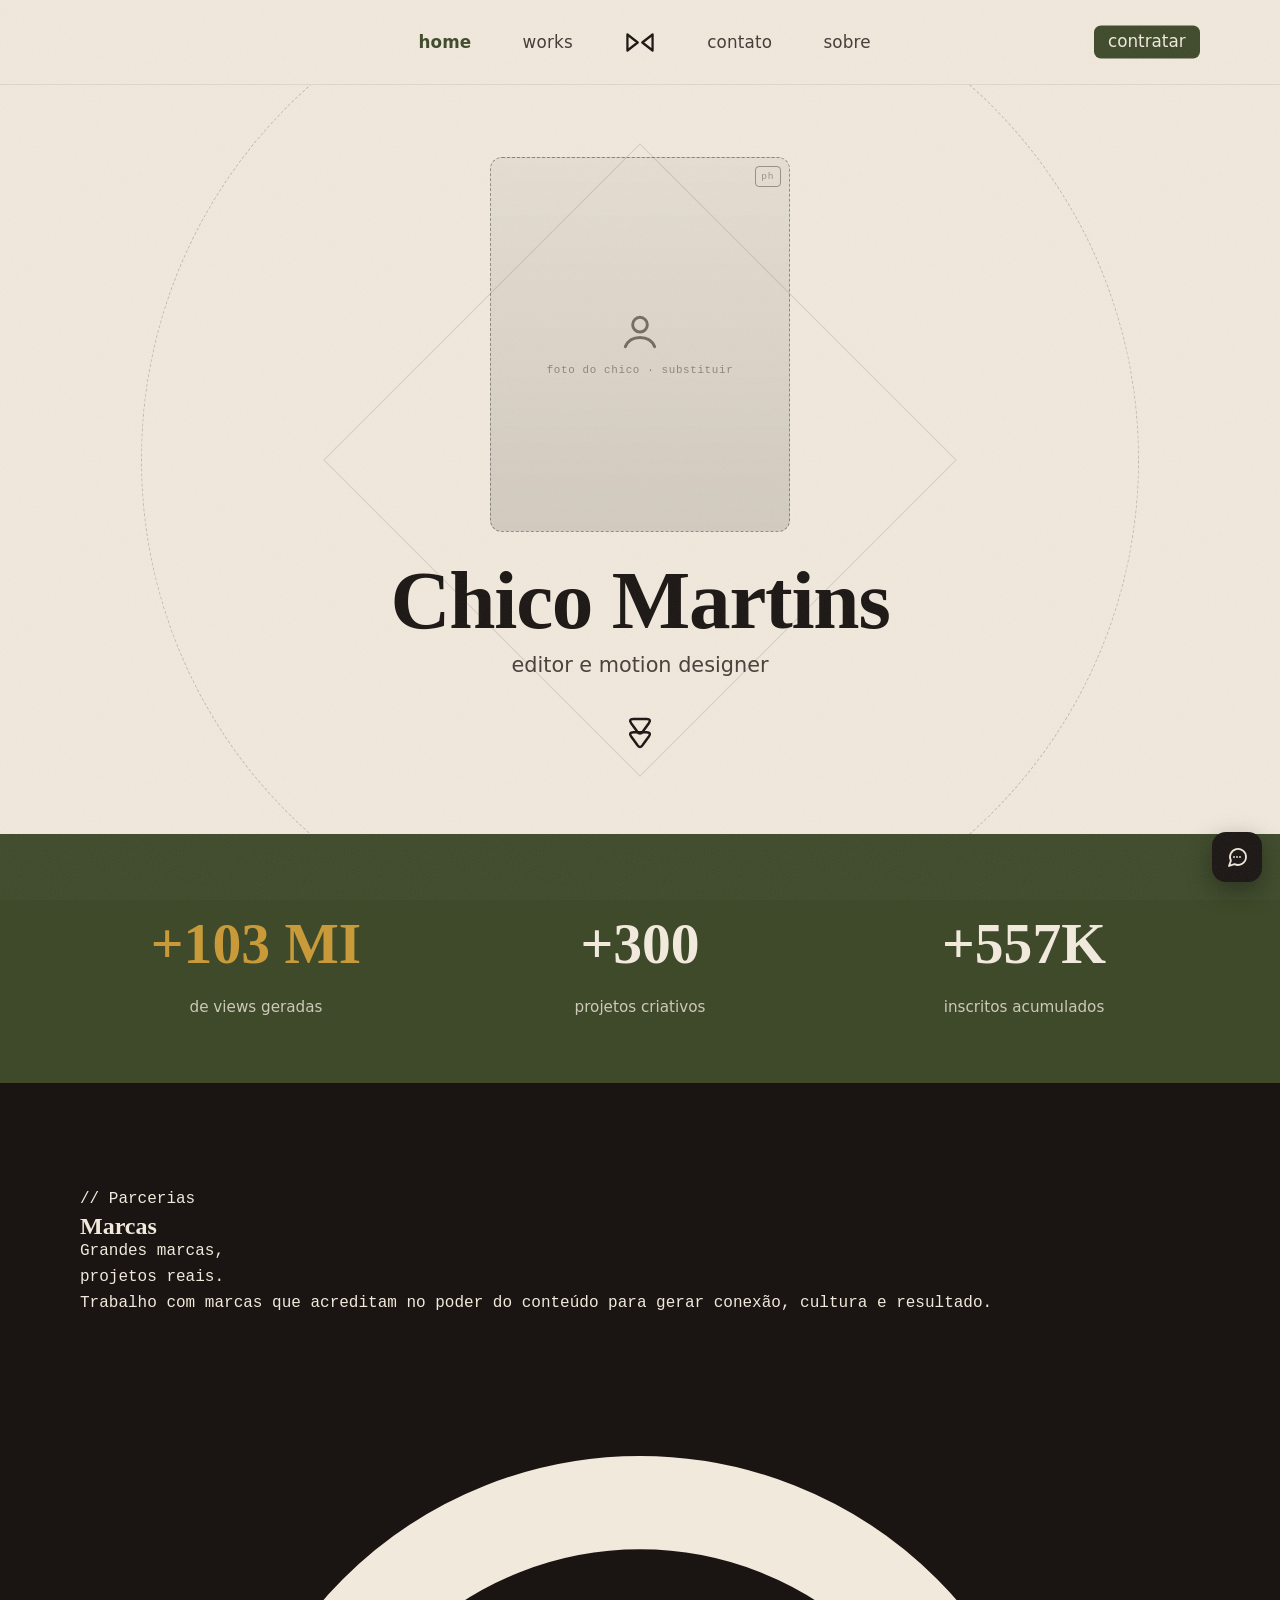
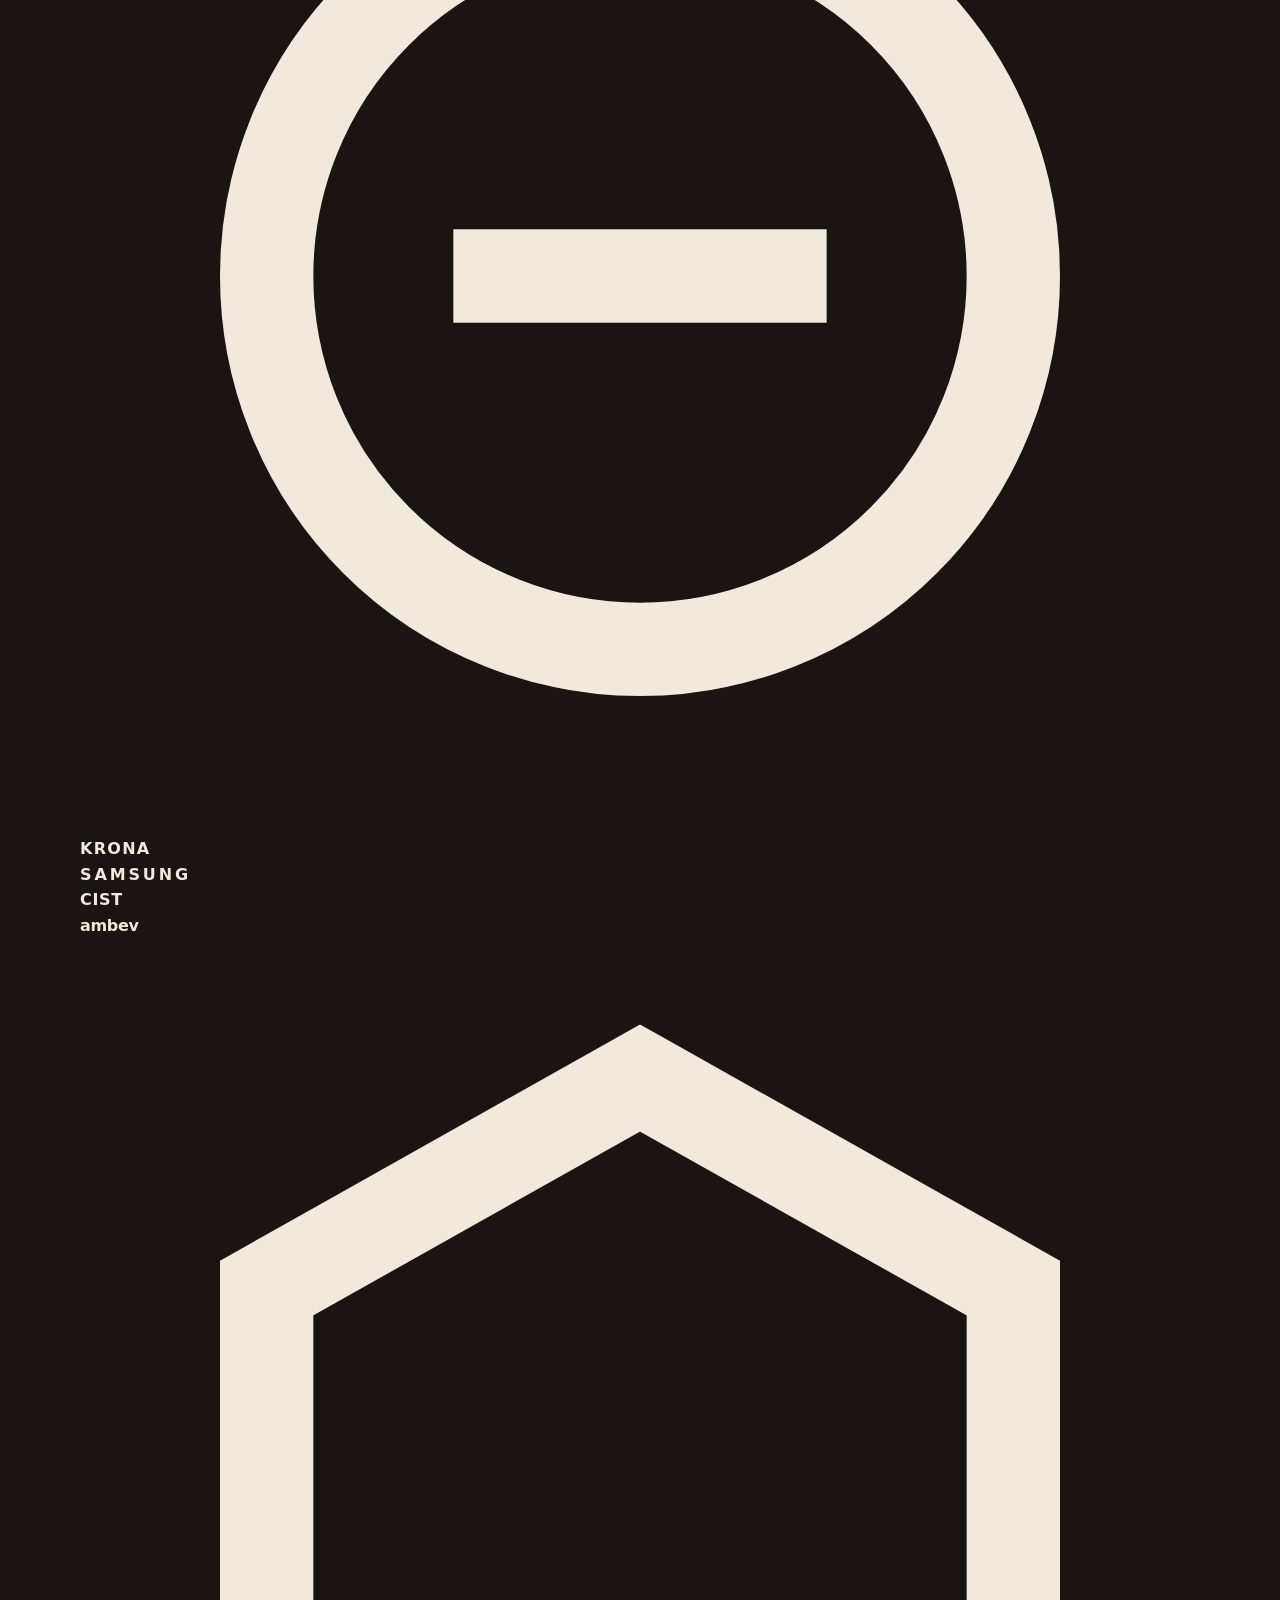
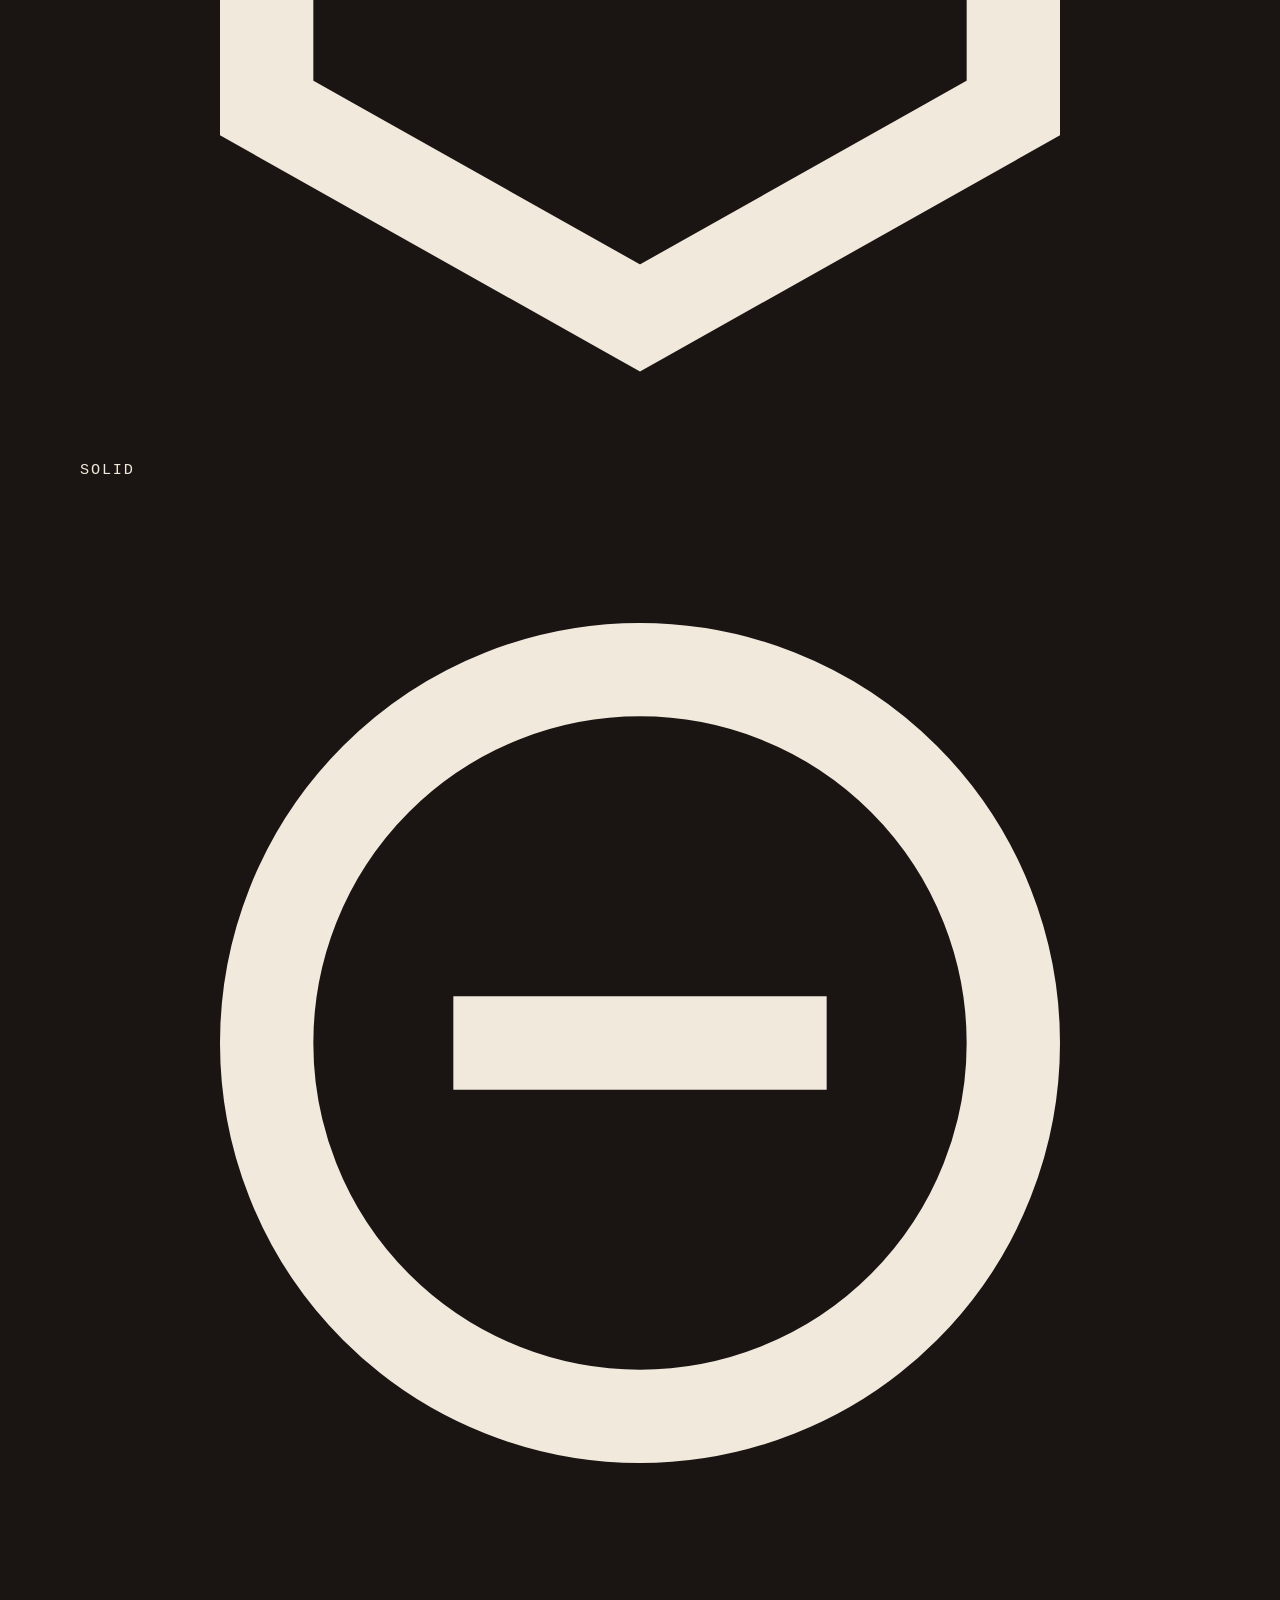
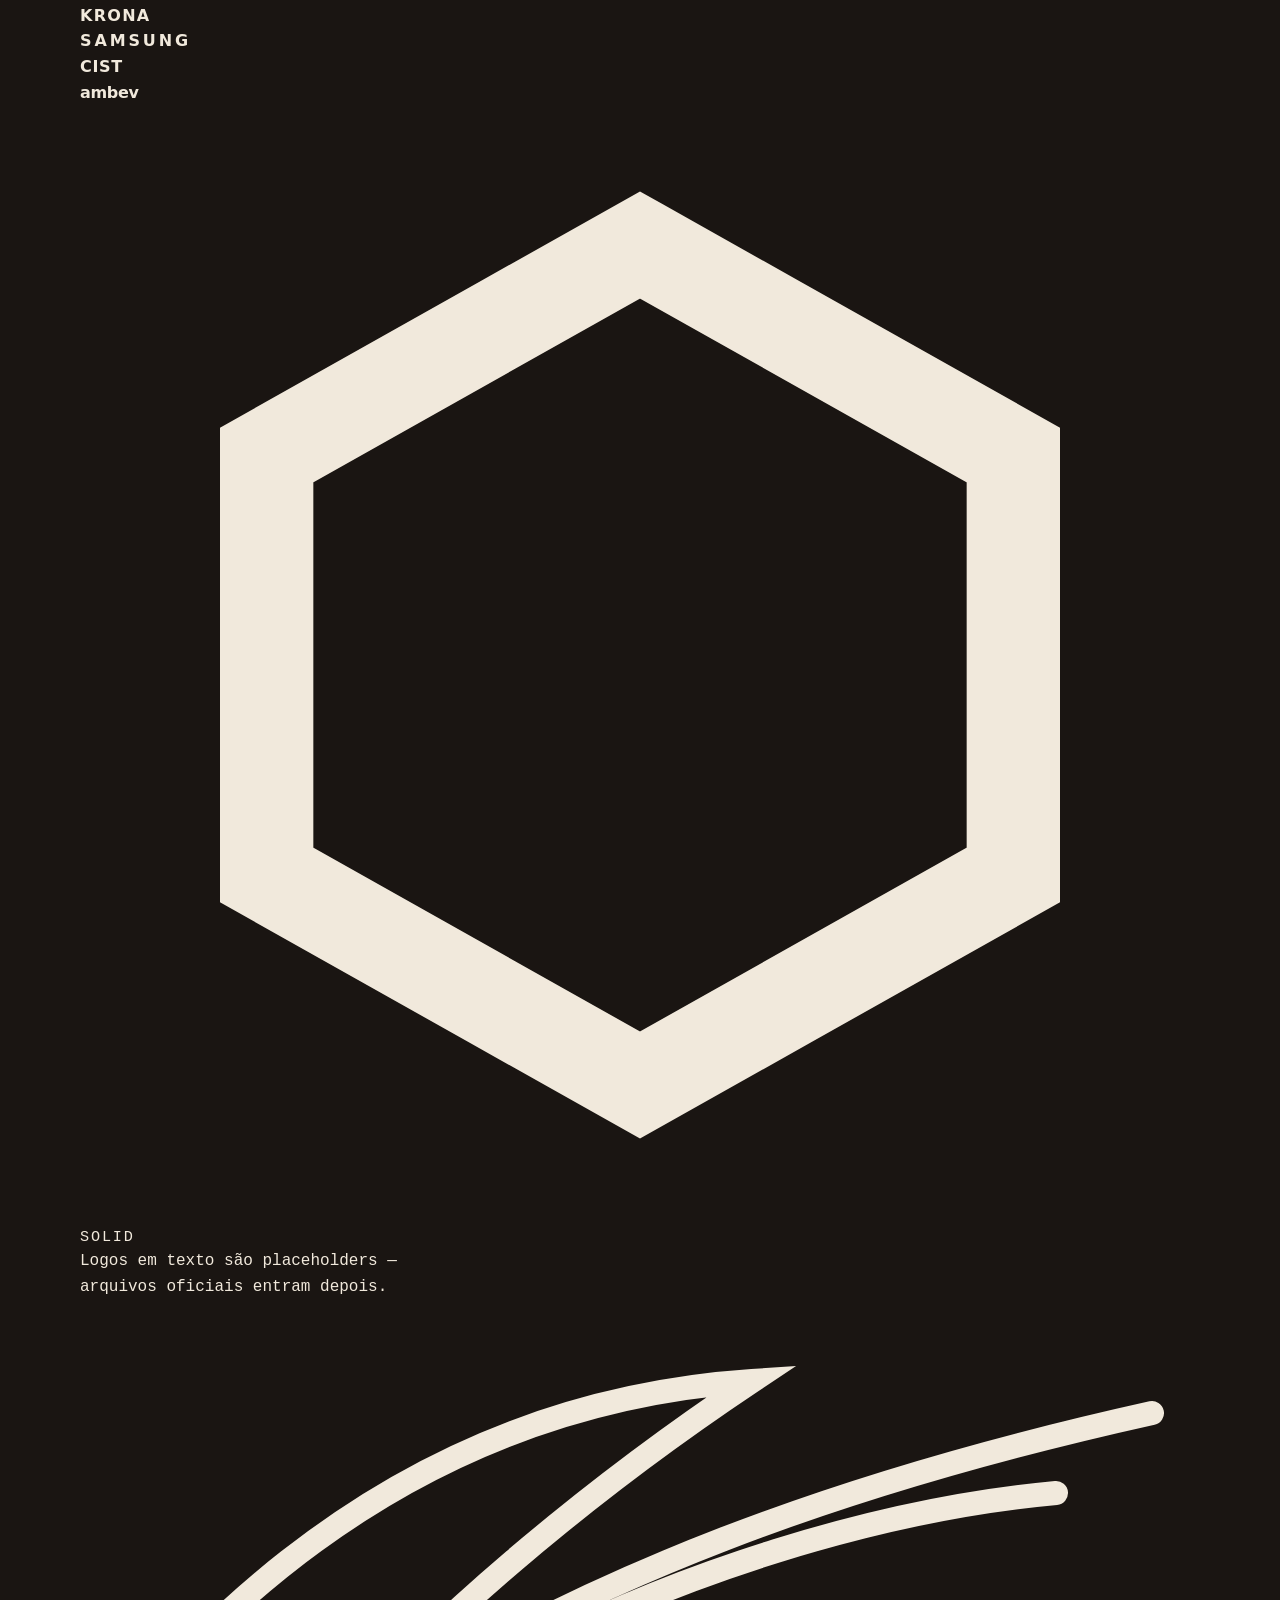
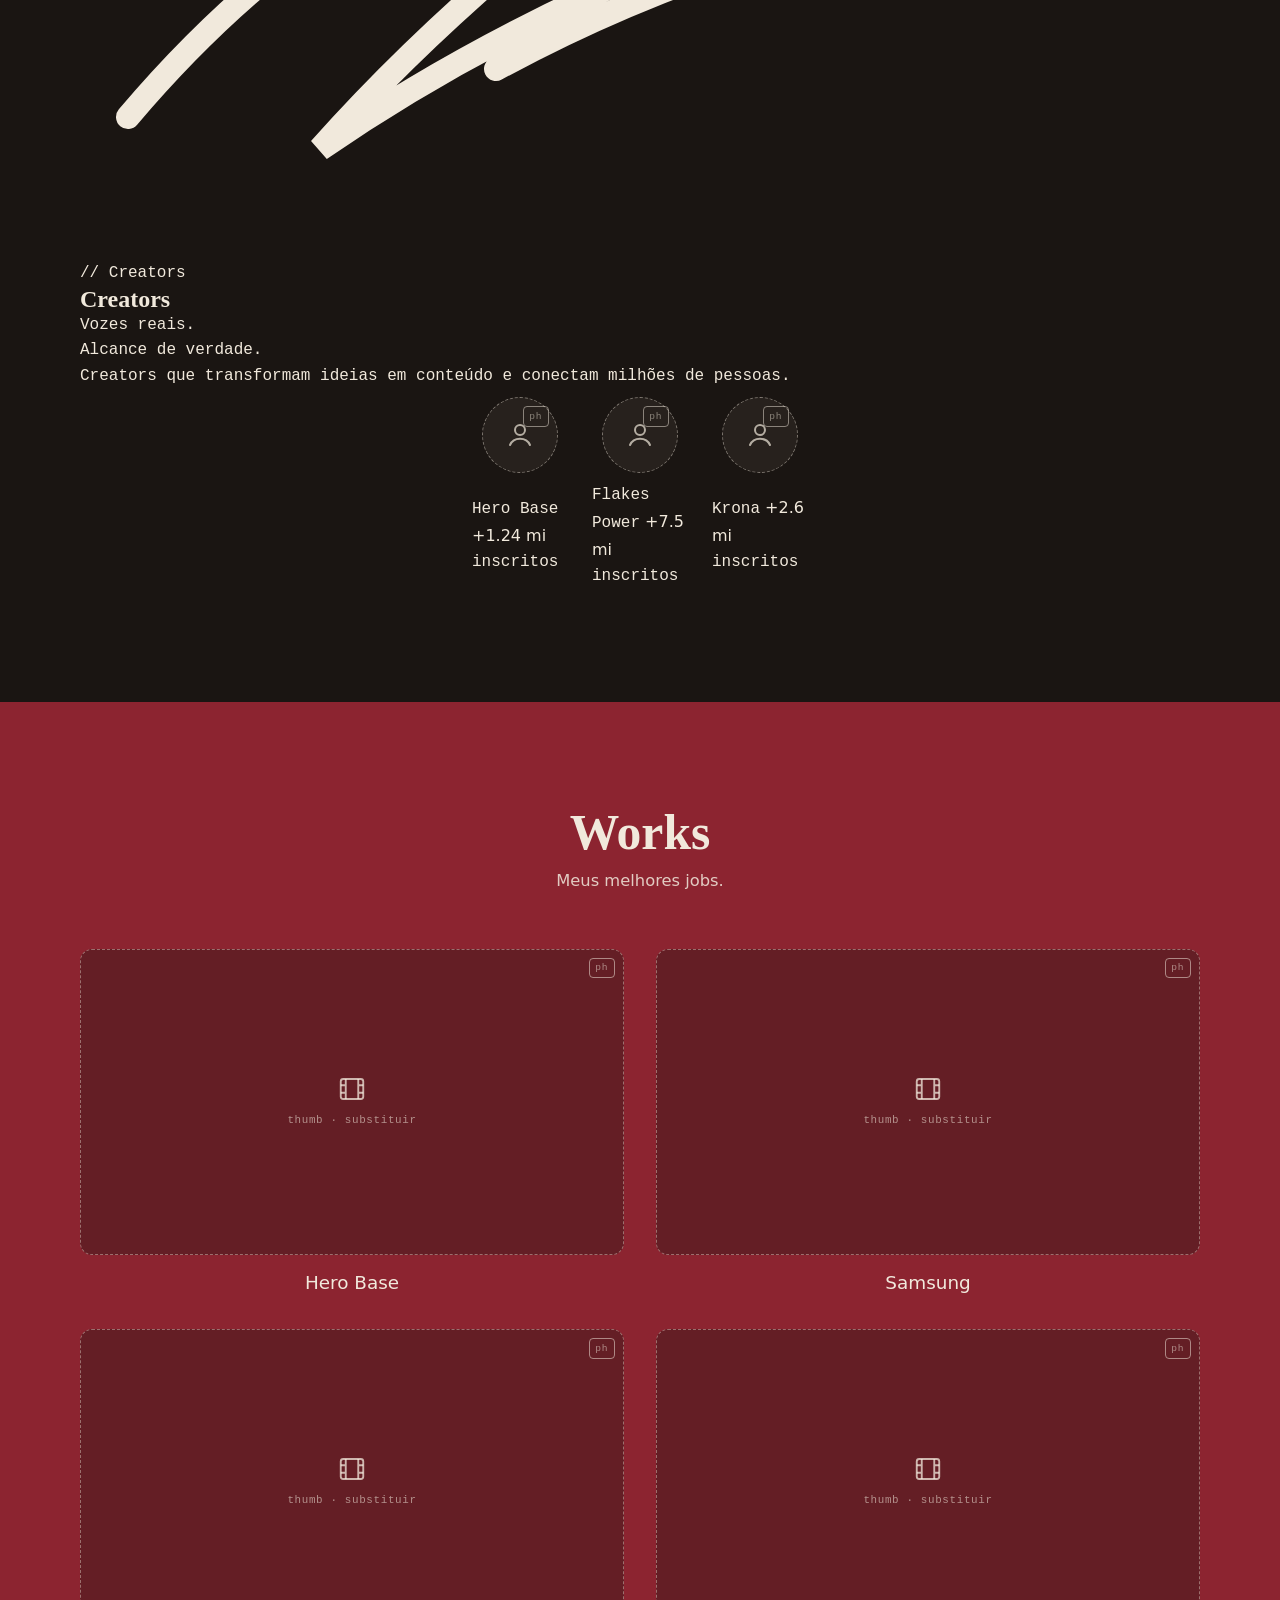
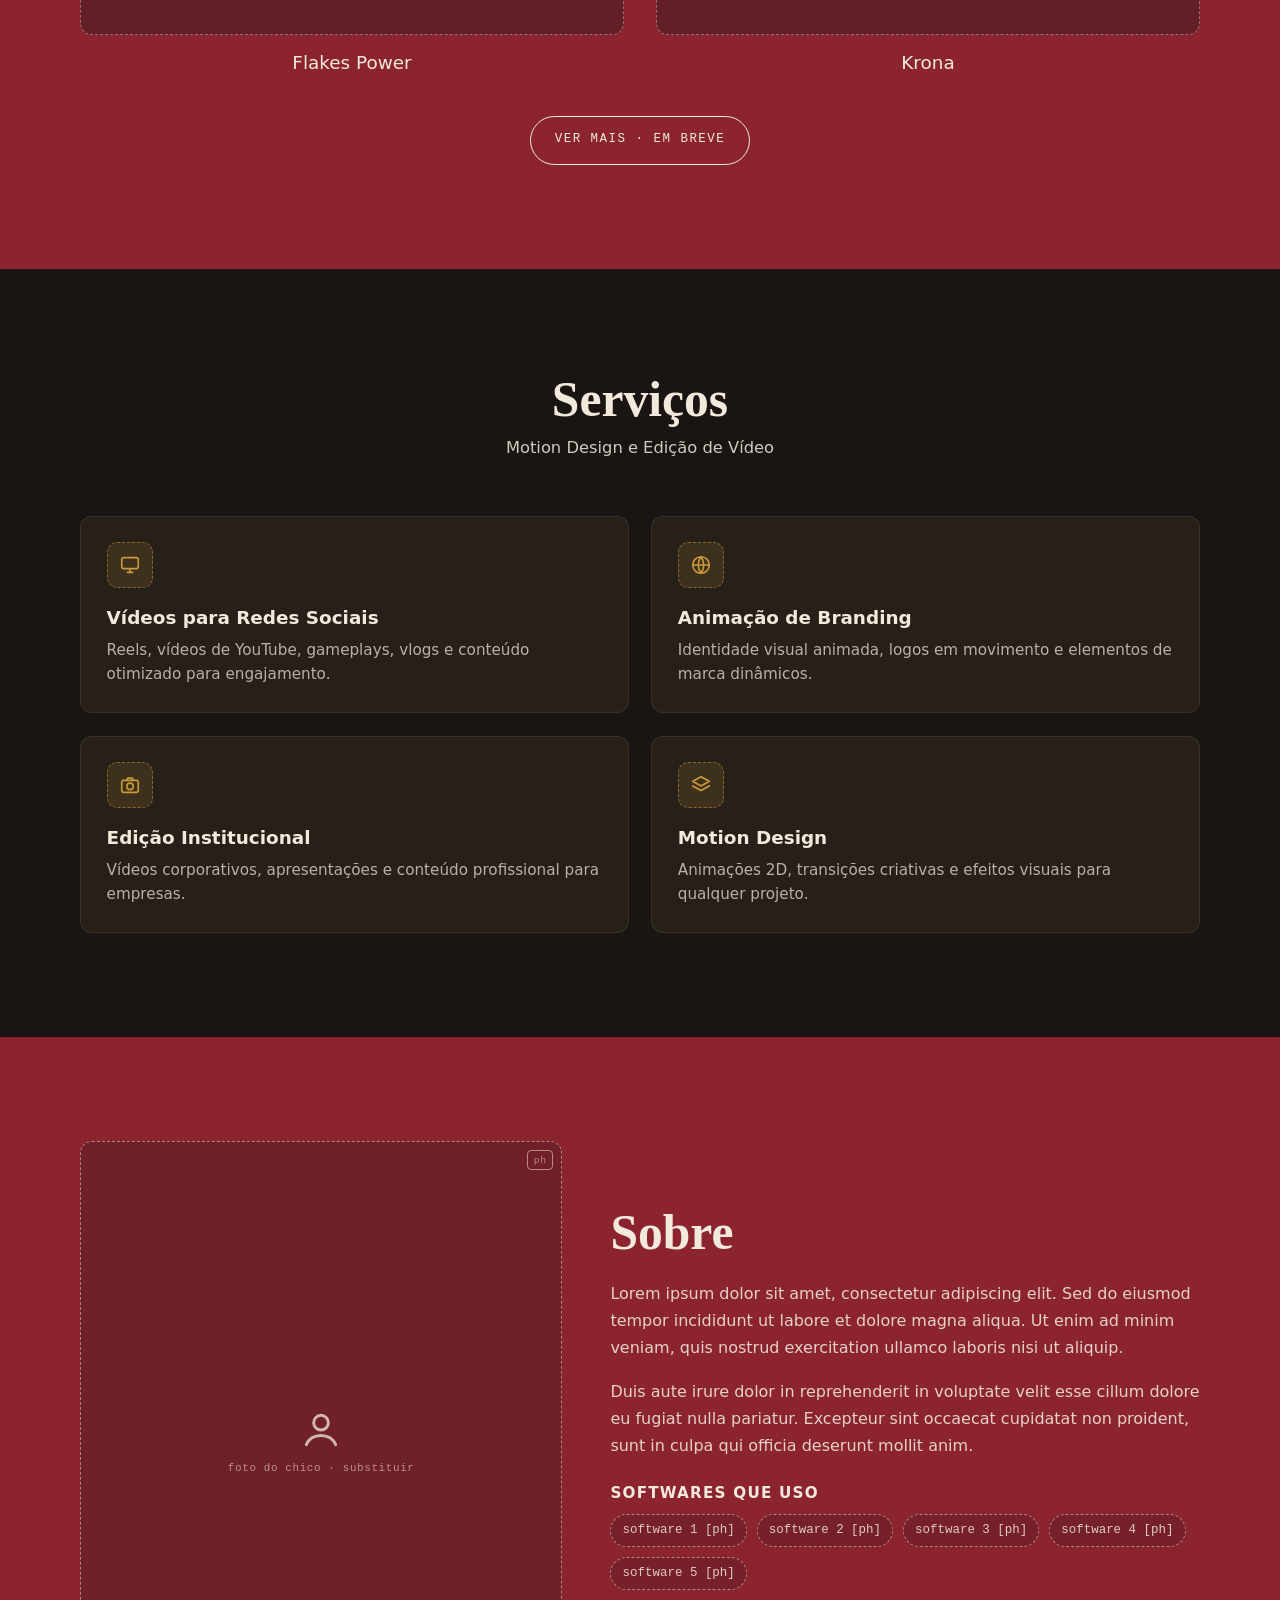
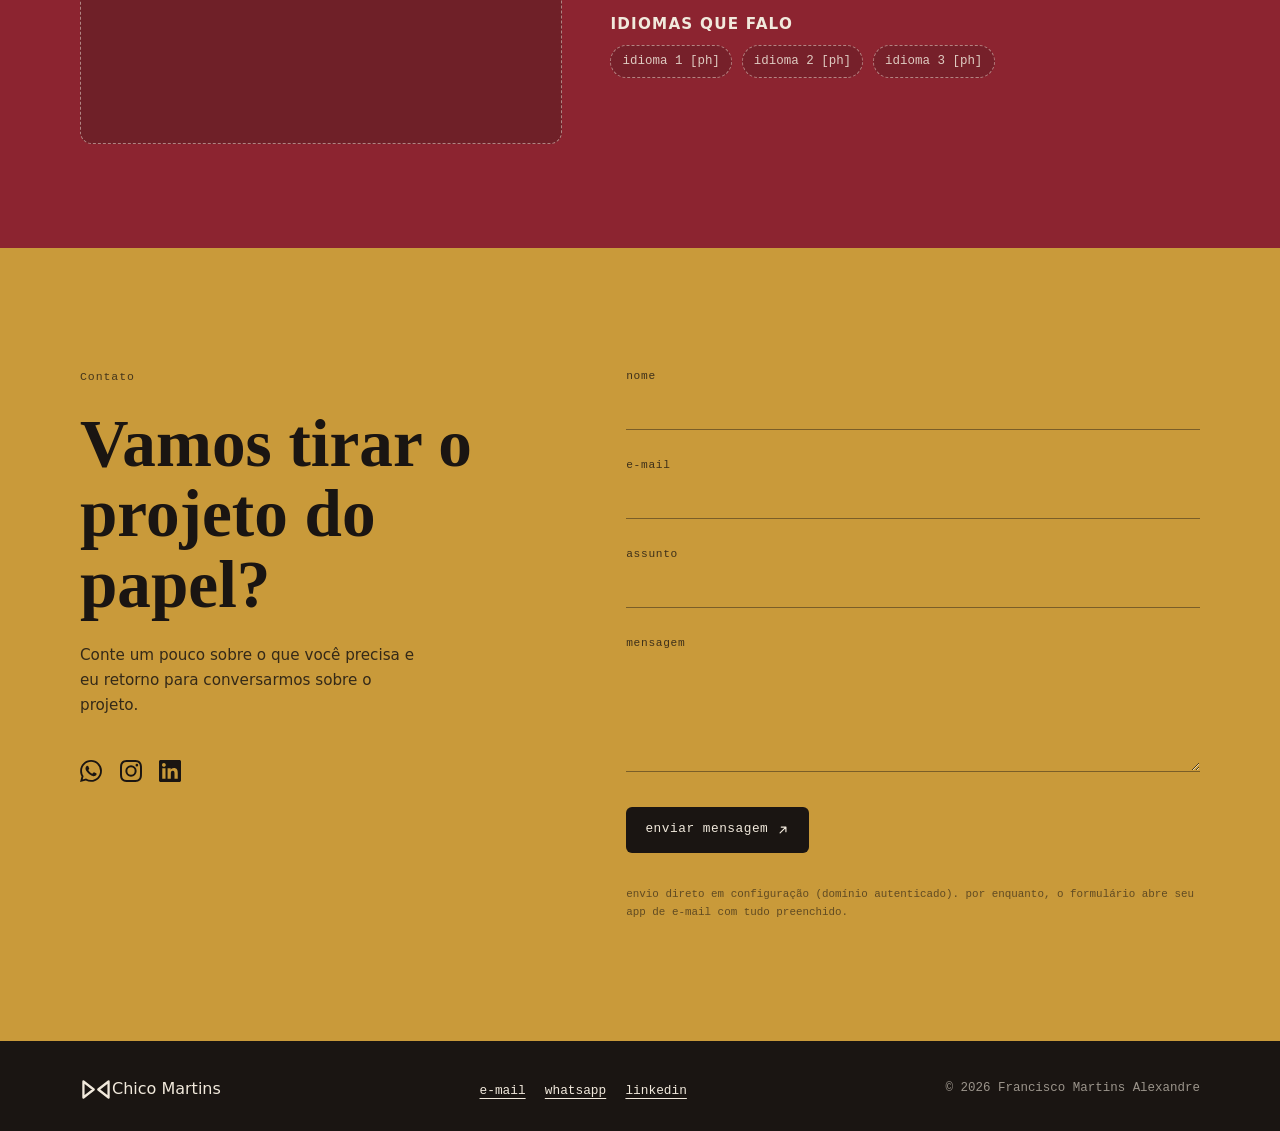
==== commit 7c246059: "Update index.html" ====
--- a/index.html
+++ b/index.html
@@ -89,61 +89,108 @@
   </section>
 
   <!-- marcas e creators (preto) -->
-  <section class="parceiros" id="parceiros" aria-labelledby="parceiros-titulo">
-    <h2 class="sr-only" id="parceiros-titulo">Marcas e creators parceiros</h2>
-    <div class="container reveal">
-      <p class="sec-label">Marcas:</p>
-      <!-- logos provisórios em texto; entrarão os arquivos oficiais -->
-      <ul class="marcas">
-        <li class="brand-krona" title="logo provisório em texto"><svg width="18" height="18" viewBox="0 0 24 24" fill="none" stroke="currentColor" stroke-width="2" aria-hidden="true"><circle cx="12" cy="12" r="8"/><path d="M8 12h8"/></svg>KRONA</li>
-        <li class="brand-samsung" title="logo provisório em texto">SAMSUNG</li>
-        <li class="brand-cist" title="logo provisório em texto">CIST</li>
-        <li class="brand-ambev" title="logo provisório em texto">ambev</li>
-        <li class="brand-solid" title="logo provisório em texto"><svg width="16" height="16" viewBox="0 0 24 24" fill="none" stroke="currentColor" stroke-width="2" aria-hidden="true"><path d="M12 3l8 4.5v9L12 21l-8-4.5v-9L12 3z"/></svg>SOLID</li>
-      </ul>
-      <p class="nota">logos em texto são placeholders — arquivos oficiais entram depois.</p>
-
-      <p class="sec-label">Creators:</p>
+<section class="parceiros" id="parceiros" aria-label="parcerias: marcas e creators">
+  <div class="container">
+
+    <!-- ===== MARCAS ===== -->
+    <div class="parc-bloco reveal">
+      <p class="parc-eyebrow mono">// Parcerias</p>
+      <div class="parc-titulo-row">
+        <h2 class="parc-titulo" id="marcas-titulo">Marcas</h2>
+        <p class="parc-tag mono">Grandes marcas,<br>projetos reais.</p>
+        <span class="parc-linha" aria-hidden="true"></span>
+        <p class="parc-nota-lateral mono">Trabalho com marcas que acreditam no poder do conteúdo para gerar conexão, cultura e resultado.</p>
+      </div>
+
+      <!-- marquee infinito: 2 cópias da lista, o CSS translada -50% -->
+      <div class="marcas-vitrine">
+        <ul class="marcas-track">
+          <li class="brand-krona" title="logo provisório em texto"><svg viewBox="0 0 24 24" fill="none" stroke="currentColor" stroke-width="2" aria-hidden="true"><circle cx="12" cy="12" r="8"/><path d="M8 12h8"/></svg>KRONA</li>
+          <li class="brand-samsung" title="logo provisório em texto">SAMSUNG</li>
+          <li class="brand-cist" title="logo provisório em texto">CIST</li>
+          <li class="brand-ambev" title="logo provisório em texto">ambev</li>
+          <li class="brand-solid" title="logo provisório em texto"><svg viewBox="0 0 24 24" fill="none" stroke="currentColor" stroke-width="2" aria-hidden="true"><path d="M12 3l8 4.5v9L12 21l-8-4.5v-9L12 3z"/></svg>SOLID</li>
+          <!-- 2ª cópia (costura do loop) -->
+          <li class="brand-krona" aria-hidden="true"><svg viewBox="0 0 24 24" fill="none" stroke="currentColor" stroke-width="2"><circle cx="12" cy="12" r="8"/><path d="M8 12h8"/></svg>KRONA</li>
+          <li class="brand-samsung" aria-hidden="true">SAMSUNG</li>
+          <li class="brand-cist" aria-hidden="true">CIST</li>
+          <li class="brand-ambev" aria-hidden="true">ambev</li>
+          <li class="brand-solid" aria-hidden="true"><svg viewBox="0 0 24 24" fill="none" stroke="currentColor" stroke-width="2"><path d="M12 3l8 4.5v9L12 21l-8-4.5v-9L12 3z"/></svg>SOLID</li>
+        </ul>
+      </div>
+
+      <div class="marcas-rodape">
+        <p class="nota-linha mono"><span class="traco" aria-hidden="true"></span>Logos em texto são placeholders —<br>arquivos oficiais entram depois.</p>
+        <svg class="assinatura" viewBox="0 0 140 70" fill="none" stroke="currentColor" stroke-width="3" stroke-linecap="round" aria-hidden="true">
+          <path d="M6 52 C 28 26, 54 12, 84 10 C 66 22, 46 38, 30 56 C 62 34, 98 22, 134 14 M 52 46 C 74 34, 100 26, 122 24"/>
+        </svg>
+      </div>
+    </div>
+
+    <!-- ===== CREATORS ===== -->
+    <div class="parc-bloco reveal">
+      <p class="parc-eyebrow mono">// Creators</p>
+      <div class="parc-titulo-row">
+        <h2 class="parc-titulo" id="creators-titulo">Creators</h2>
+        <p class="parc-tag mono">Vozes reais.<br>Alcance de verdade.</p>
+        <span class="parc-linha" aria-hidden="true"></span>
+        <p class="parc-nota-lateral mono">Creators que transformam ideias em conteúdo e conectam milhões de pessoas.</p>
+      </div>
+
       <div class="crew">
         <button class="crew-btn crew-btn--esq" data-dir="-1" aria-label="ver creators anteriores">
-          <svg width="34" height="34" viewBox="0 0 24 24" fill="none" stroke="currentColor"
-               stroke-width="1.5" stroke-linecap="round" stroke-linejoin="round" aria-hidden="true">
-            <path d="M8 3 L16 3 Q19 3 17.3 5.5 L13.7 10.5 Q12 13 10.3 10.5 L6.7 5.5 Q5 3 8 3 Z"/>
-            <path d="M8 11 L16 11 Q19 11 17.3 13.5 L13.7 18.5 Q12 21 10.3 18.5 L6.7 13.5 Q5 11 8 11 Z"/>
-          </svg>
+          <svg viewBox="0 0 24 24" fill="none" stroke="currentColor" stroke-width="1.6" stroke-linecap="round" stroke-linejoin="round" aria-hidden="true"><path d="M20 12H4"/><path d="M10 6l-6 6 6 6"/></svg>
         </button>
         <ul class="crew-row" id="crew-row">
           <li class="crew-item">
-            <span class="ph avatar" title="avatar provisório"><span class="tag-ph" aria-hidden="true">ph</span><svg width="26" height="26" viewBox="0 0 24 24" fill="none" stroke="currentColor" stroke-width="1.6" stroke-linecap="round" aria-hidden="true"><circle cx="12" cy="8" r="4"/><path d="M4 20c1.5-3.5 4.5-5 8-5s6.5 1.5 8 5"/></svg></span>
-            <span class="chip-num">+1.24 mi</span>
-          </li>
-          <li class="crew-item">
-            <span class="ph avatar" title="avatar provisório"><span class="tag-ph" aria-hidden="true">ph</span><svg width="26" height="26" viewBox="0 0 24 24" fill="none" stroke="currentColor" stroke-width="1.6" stroke-linecap="round" aria-hidden="true"><circle cx="12" cy="8" r="4"/><path d="M4 20c1.5-3.5 4.5-5 8-5s6.5 1.5 8 5"/></svg></span>
-            <span class="chip-num">+7.5 mi</span>
-          </li>
-          <li class="crew-item">
-            <span class="ph avatar" title="avatar provisório"><span class="tag-ph" aria-hidden="true">ph</span><svg width="26" height="26" viewBox="0 0 24 24" fill="none" stroke="currentColor" stroke-width="1.6" stroke-linecap="round" aria-hidden="true"><circle cx="12" cy="8" r="4"/><path d="M4 20c1.5-3.5 4.5-5 8-5s6.5 1.5 8 5"/></svg></span>
-            <span class="chip-num">+2.6 mi</span>
-          </li>
-          <li class="crew-item">
-            <span class="ph avatar" title="avatar provisório"><span class="tag-ph" aria-hidden="true">ph</span><svg width="26" height="26" viewBox="0 0 24 24" fill="none" stroke="currentColor" stroke-width="1.6" stroke-linecap="round" aria-hidden="true"><circle cx="12" cy="8" r="4"/><path d="M4 20c1.5-3.5 4.5-5 8-5s6.5 1.5 8 5"/></svg></span>
-            <span class="chip-num">+2.75 mi</span>
-          </li>
-          <li class="crew-item">
-            <span class="ph avatar" title="avatar provisório"><span class="tag-ph" aria-hidden="true">ph</span><svg width="26" height="26" viewBox="0 0 24 24" fill="none" stroke="currentColor" stroke-width="1.6" stroke-linecap="round" aria-hidden="true"><circle cx="12" cy="8" r="4"/><path d="M4 20c1.5-3.5 4.5-5 8-5s6.5 1.5 8 5"/></svg></span>
-            <span class="chip-num">+3.2 mi</span>
+            <span class="ph avatar" title="avatar provisório"><span class="tag-ph" aria-hidden="true">ph</span><svg width="30" height="30" viewBox="0 0 24 24" fill="none" stroke="currentColor" stroke-width="1.6" stroke-linecap="round" aria-hidden="true"><circle cx="12" cy="8" r="4"/><path d="M4 20c1.5-3.5 4.5-5 8-5s6.5 1.5 8 5"/></svg></span>
+            <span class="crew-info">
+              <span class="crew-nome mono">Hero Base</span>
+              <span class="crew-num"><i class="dot" aria-hidden="true"></i>+1.24 mi</span>
+              <span class="crew-leg mono">inscritos</span>
+            </span>
+          </li>
+          <li class="crew-item">
+            <span class="ph avatar" title="avatar provisório"><span class="tag-ph" aria-hidden="true">ph</span><svg width="30" height="30" viewBox="0 0 24 24" fill="none" stroke="currentColor" stroke-width="1.6" stroke-linecap="round" aria-hidden="true"><circle cx="12" cy="8" r="4"/><path d="M4 20c1.5-3.5 4.5-5 8-5s6.5 1.5 8 5"/></svg></span>
+            <span class="crew-info">
+              <span class="crew-nome mono">Flakes Power</span>
+              <span class="crew-num"><i class="dot" aria-hidden="true"></i>+7.5 mi</span>
+              <span class="crew-leg mono">inscritos</span>
+            </span>
+          </li>
+          <li class="crew-item">
+            <span class="ph avatar" title="avatar provisório"><span class="tag-ph" aria-hidden="true">ph</span><svg width="30" height="30" viewBox="0 0 24 24" fill="none" stroke="currentColor" stroke-width="1.6" stroke-linecap="round" aria-hidden="true"><circle cx="12" cy="8" r="4"/><path d="M4 20c1.5-3.5 4.5-5 8-5s6.5 1.5 8 5"/></svg></span>
+            <span class="crew-info">
+              <span class="crew-nome mono">Krona</span>
+              <span class="crew-num"><i class="dot" aria-hidden="true"></i>+2.6 mi</span>
+              <span class="crew-leg mono">inscritos</span>
+            </span>
+          </li>
+          <li class="crew-item">
+            <span class="ph avatar" title="avatar provisório"><span class="tag-ph" aria-hidden="true">ph</span><svg width="30" height="30" viewBox="0 0 24 24" fill="none" stroke="currentColor" stroke-width="1.6" stroke-linecap="round" aria-hidden="true"><circle cx="12" cy="8" r="4"/><path d="M4 20c1.5-3.5 4.5-5 8-5s6.5 1.5 8 5"/></svg></span>
+            <span class="crew-info">
+              <span class="crew-nome mono">Creator 04 [ph]</span>
+              <span class="crew-num"><i class="dot" aria-hidden="true"></i>+2.75 mi</span>
+              <span class="crew-leg mono">inscritos</span>
+            </span>
+          </li>
+          <li class="crew-item">
+            <span class="ph avatar" title="avatar provisório"><span class="tag-ph" aria-hidden="true">ph</span><svg width="30" height="30" viewBox="0 0 24 24" fill="none" stroke="currentColor" stroke-width="1.6" stroke-linecap="round" aria-hidden="true"><circle cx="12" cy="8" r="4"/><path d="M4 20c1.5-3.5 4.5-5 8-5s6.5 1.5 8 5"/></svg></span>
+            <span class="crew-info">
+              <span class="crew-nome mono">Creator 05 [ph]</span>
+              <span class="crew-num"><i class="dot" aria-hidden="true"></i>+3.2 mi</span>
+              <span class="crew-leg mono">inscritos</span>
+            </span>
           </li>
         </ul>
         <button class="crew-btn crew-btn--dir" data-dir="1" aria-label="ver próximos creators">
-          <svg width="34" height="34" viewBox="0 0 24 24" fill="none" stroke="currentColor"
-               stroke-width="1.5" stroke-linecap="round" stroke-linejoin="round" aria-hidden="true">
-            <path d="M8 3 L16 3 Q19 3 17.3 5.5 L13.7 10.5 Q12 13 10.3 10.5 L6.7 5.5 Q5 3 8 3 Z"/>
-            <path d="M8 11 L16 11 Q19 11 17.3 13.5 L13.7 18.5 Q12 21 10.3 18.5 L6.7 13.5 Q5 11 8 11 Z"/>
-          </svg>
+          <svg viewBox="0 0 24 24" fill="none" stroke="currentColor" stroke-width="1.6" stroke-linecap="round" stroke-linejoin="round" aria-hidden="true"><path d="M4 12h16"/><path d="M14 6l6 6-6 6"/></svg>
         </button>
       </div>
     </div>
-  </section>
+
+  </div>
+</section>
 
   <!-- works teaser (vermelho) — vitrine curta; a página completa é /works -->
   <section class="works-teaser" id="works" aria-labelledby="works-titulo">
--- a/css/styles.css
+++ b/css/styles.css
@@ -49,7 +49,8 @@
   --header-h:84px;                          /* header um pouco mais alto, como na referência */
   --nav-gap:clamp(1.8rem,4vw,5rem);       /* respiro uniforme entre itens e logo */
   --nav-font:1.05rem;
-}
+  --crew-w:min(96px,24vw);     /* largura fixa de cada item */
+  --crew-gap:min(24px,4vw);    /* gap entre itens */
 }
 
 *{box-sizing:border-box}
@@ -178,7 +179,7 @@
 }
 .hero-titulo{font-size:clamp(2.8rem,9vw,5.2rem);line-height:1.02;letter-spacing:-.015em}
 .hero-sub{font-size:clamp(1rem,2.6vw,1.3rem);color:rgba(26,21,18,.8)}
-.scroll-hint{margin-top:1.6rem;color:1A1512}   /* era rgba(26,21,18,.6) */
+.scroll-hint{margin-top:1.6rem;color:#1A1512}   /* era rgba(26,21,18,.6) */
 .scroll-hint svg{animation:bob 2.2s ease-in-out infinite}
 @keyframes bob{0%,100%{transform:translateY(0)}50%{transform:translateY(6px)}}
 
@@ -205,19 +206,34 @@
 .brand-ambev{font-weight:600;text-transform:lowercase;letter-spacing:-.02em}
 .brand-solid{font-family:var(--font-mono);letter-spacing:.12em;text-transform:uppercase;font-size:.95em}
 .nota{font-family:var(--font-mono);font-size:.72rem;color:rgba(241,233,220,.5);text-align:center;margin:1.2rem 0 3.2rem}
-.crew{display:grid;grid-template-columns:auto 1fr auto;align-items:center;gap:.6rem}
-.crew-row{display:flex;justify-content:center;gap:1.4rem;overflow-x:auto;scroll-snap-type:x mandatory;padding:.5rem .2rem;scrollbar-width:none}
+.crew{
+  display:grid;grid-template-columns:auto auto auto;
+  justify-content:center;align-items:center;
+  gap:clamp(1.4rem,3.5vw,2.6rem);
+}
+.crew-row{
+  display:flex;gap:24px;
+  width:336px;                  /* 3×96 + 2×24 = janela fechada em 3 itens inteiros */
+  overflow-x:auto;
+  scroll-snap-type:x mandatory;
+  padding:.5rem 0;scrollbar-width:none;
+}
 .crew-row::-webkit-scrollbar{display:none}
-.crew-item{display:grid;justify-items:center;gap:.5rem;scroll-snap-align:center;flex:0 0 auto}
+.crew-item{
+  flex:0 0 auto;width:96px;
+  display:grid;justify-items:center;gap:.5rem;
+  scroll-snap-align:start;
+}
 .avatar{
-  width:76px;height:76px;border-radius:50%;border:1px dashed rgba(241,233,220,.45);
+  width:76px;height:76px;border-radius:50%;
+  border:1px dashed rgba(241,233,220,.45);
   background:rgba(241,233,220,.06);color:rgba(241,233,220,.7);
 }
-.chip-num{font-family:var(--font-mono);font-size:.75rem;background:var(--preto);color:var(--offwhite);border:1px solid rgba(241,233,220,.35);padding:.15rem .5rem;border-radius:4px}
+.chip-num{white-space:nowrap;max-width:100%;font-size:.72rem}
 .crew-btn{background:none;border:none;color:var(--offwhite);cursor:pointer;padding:.4rem;transition:color .2s}
 .crew-btn:hover{color:var(--mostarda)}
-.crew-btn--esq svg{transform:rotate(90deg)}    /* aponta para a esquerda */
-.crew-btn--dir svg{transform:rotate(-90deg)}   /* aponta para a direita */
+.crew-btn--esq svg{transform:rotate(90deg)}
+.crew-btn--dir svg{transform:rotate(-90deg)}
 .crew-btn{color:var(--offwhite)}
 
 /* ---------- works teaser (vermelho) ---------- */
@@ -373,6 +389,15 @@
 }
 @media (max-width:640px){ .numeros-lista{grid-template-columns:1fr;gap:1.8rem} }
 
+@media (max-width:600px){
+  .crew{display:flex;flex-wrap:wrap;justify-content:center;row-gap:1.2rem}
+  .crew-row{order:1;margin-inline:auto;width:276px;gap:12px}   /* 3×84 + 2×12 */
+  .crew-item{width:84px}
+  .avatar{width:64px;height:64px}
+  .crew-btn--esq{order:2}
+  .crew-btn--dir{order:3;margin-left:2.5rem}
+}
+
 /* ---------- redução de movimento ---------- */
 @media (prefers-reduced-motion:reduce){
   html{scroll-behavior:auto}
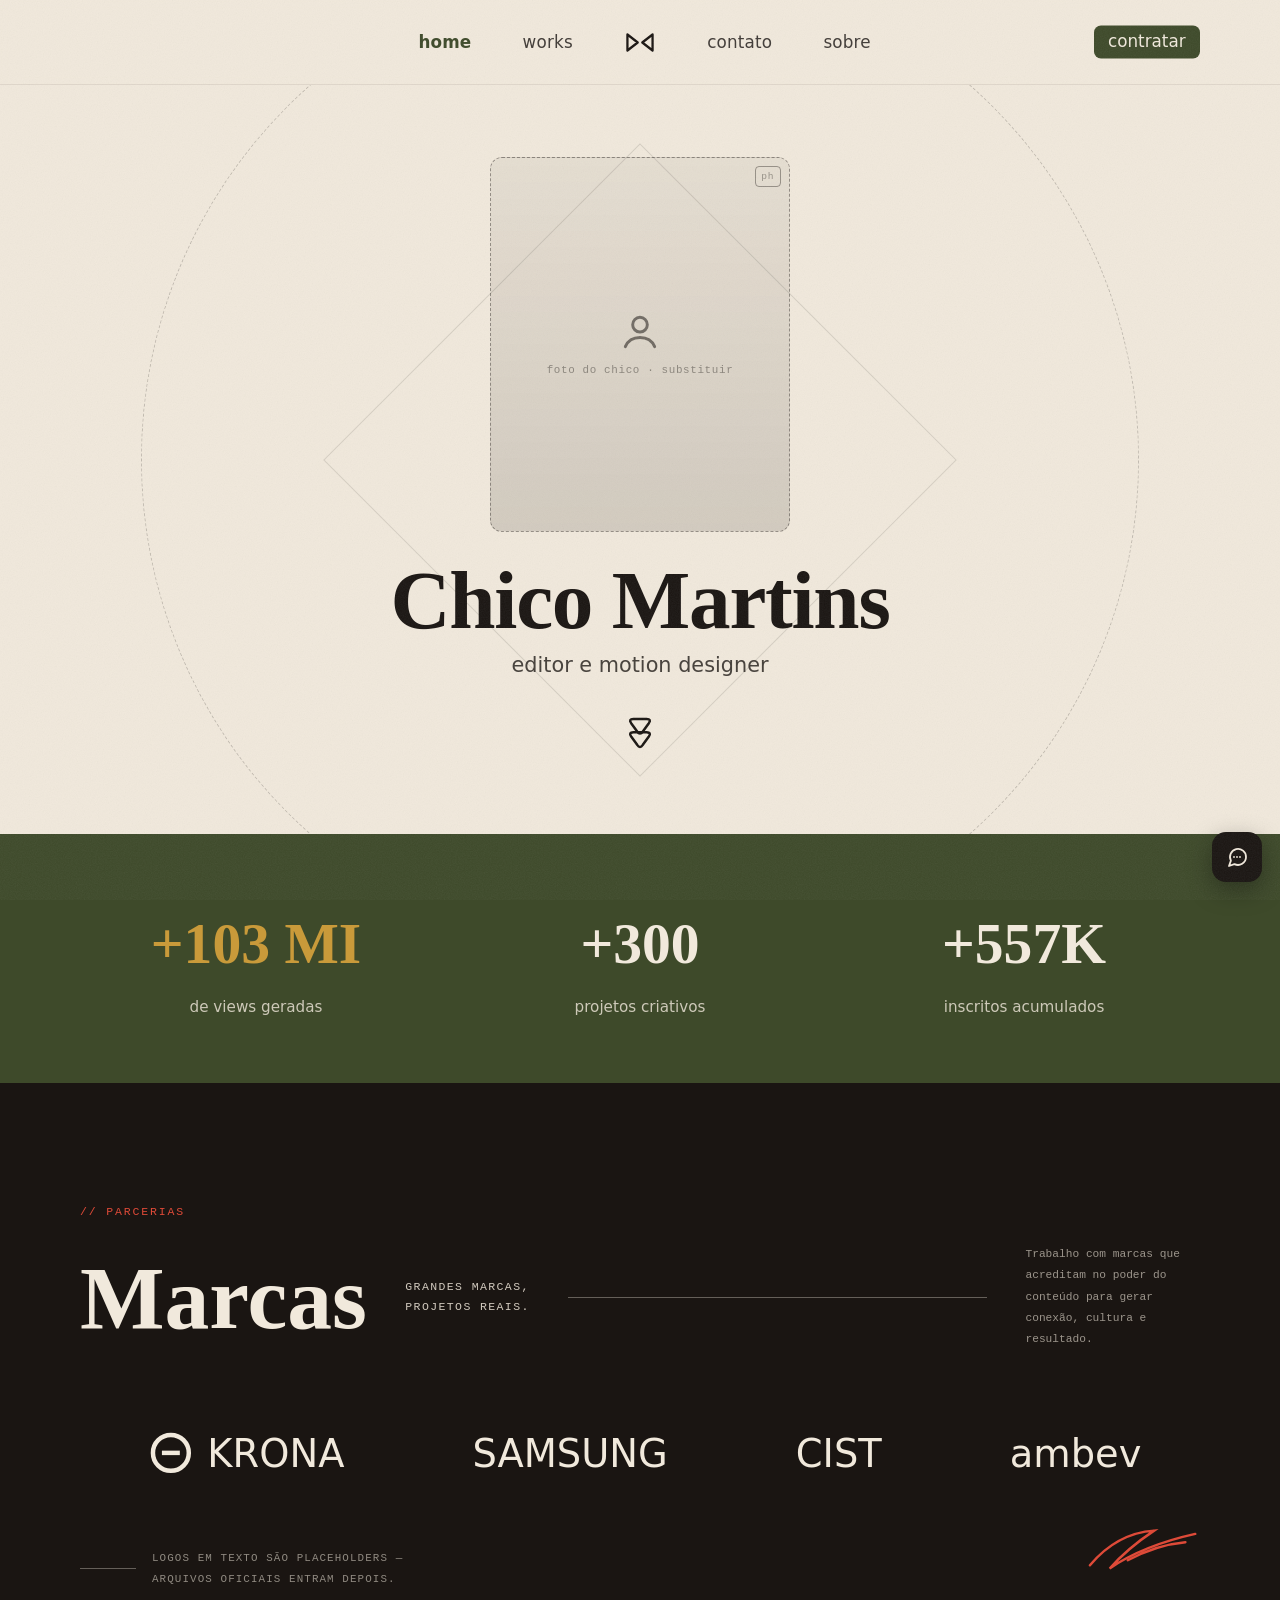
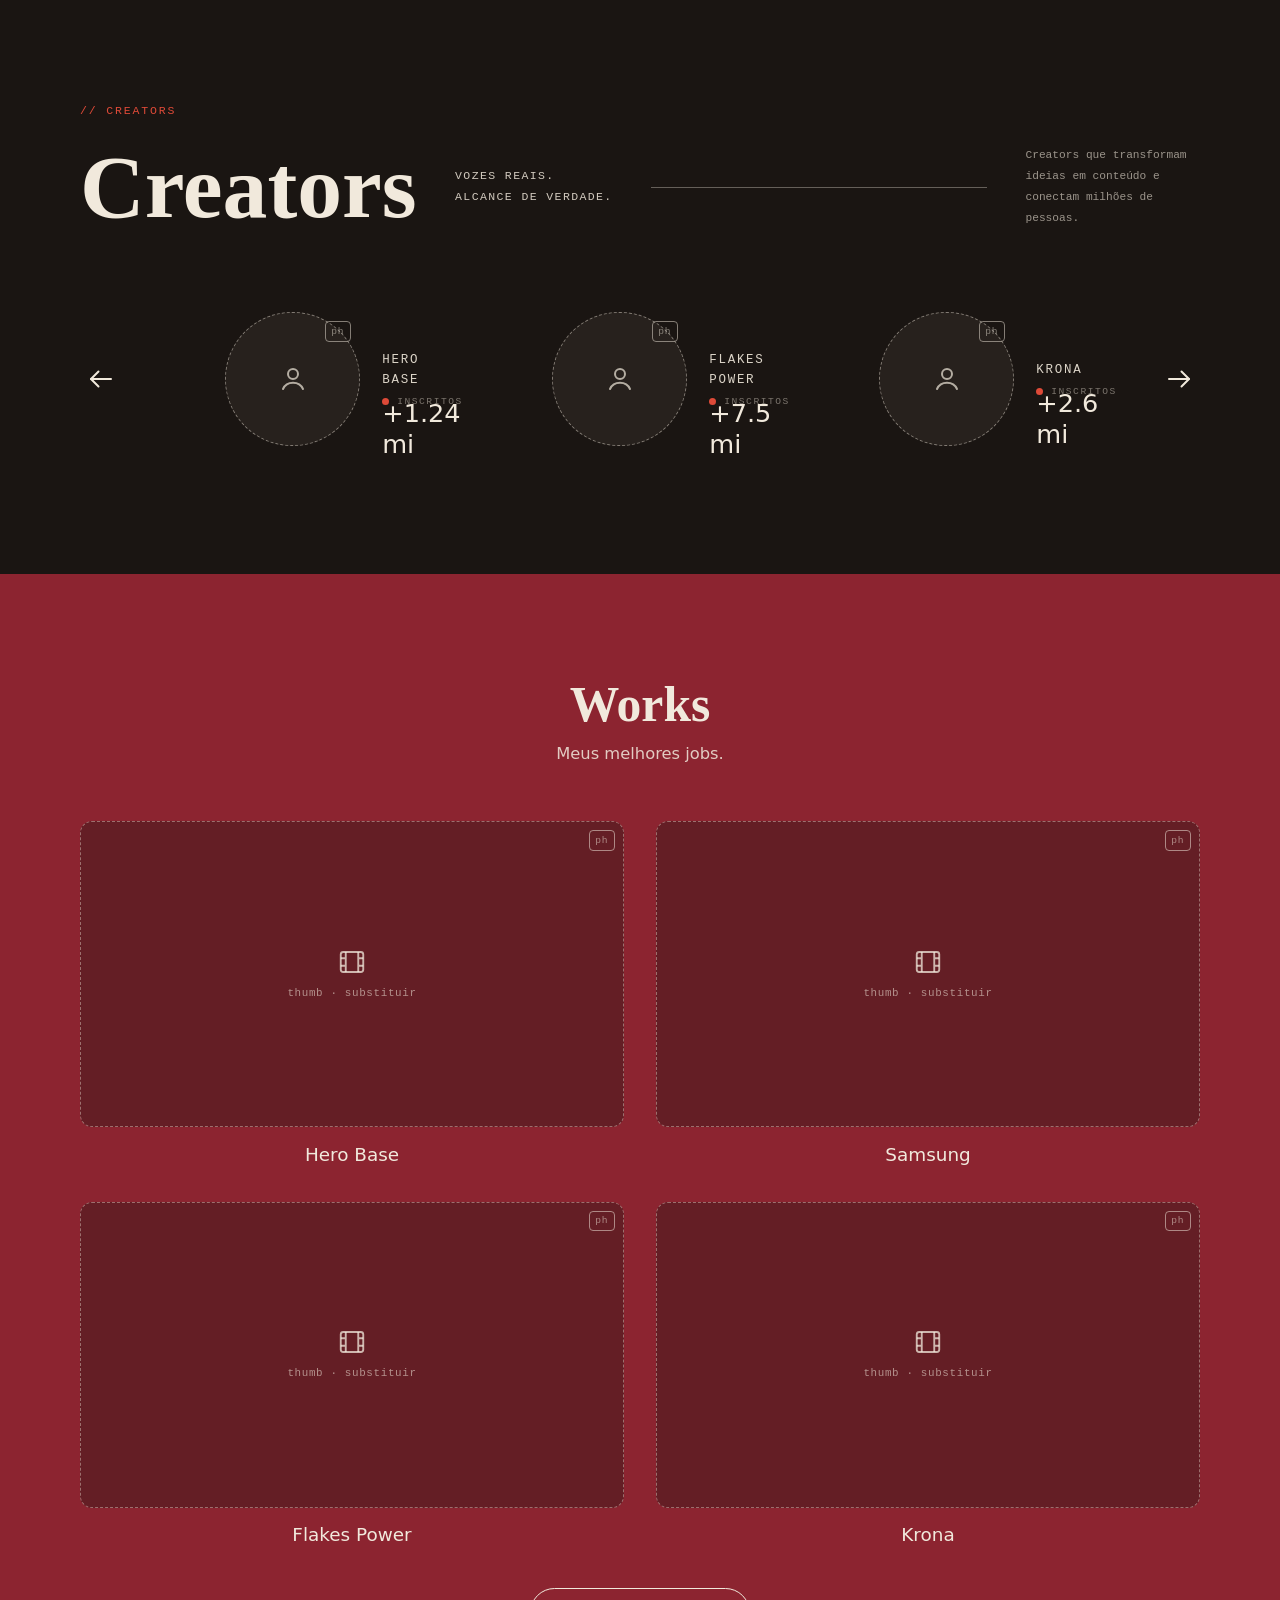
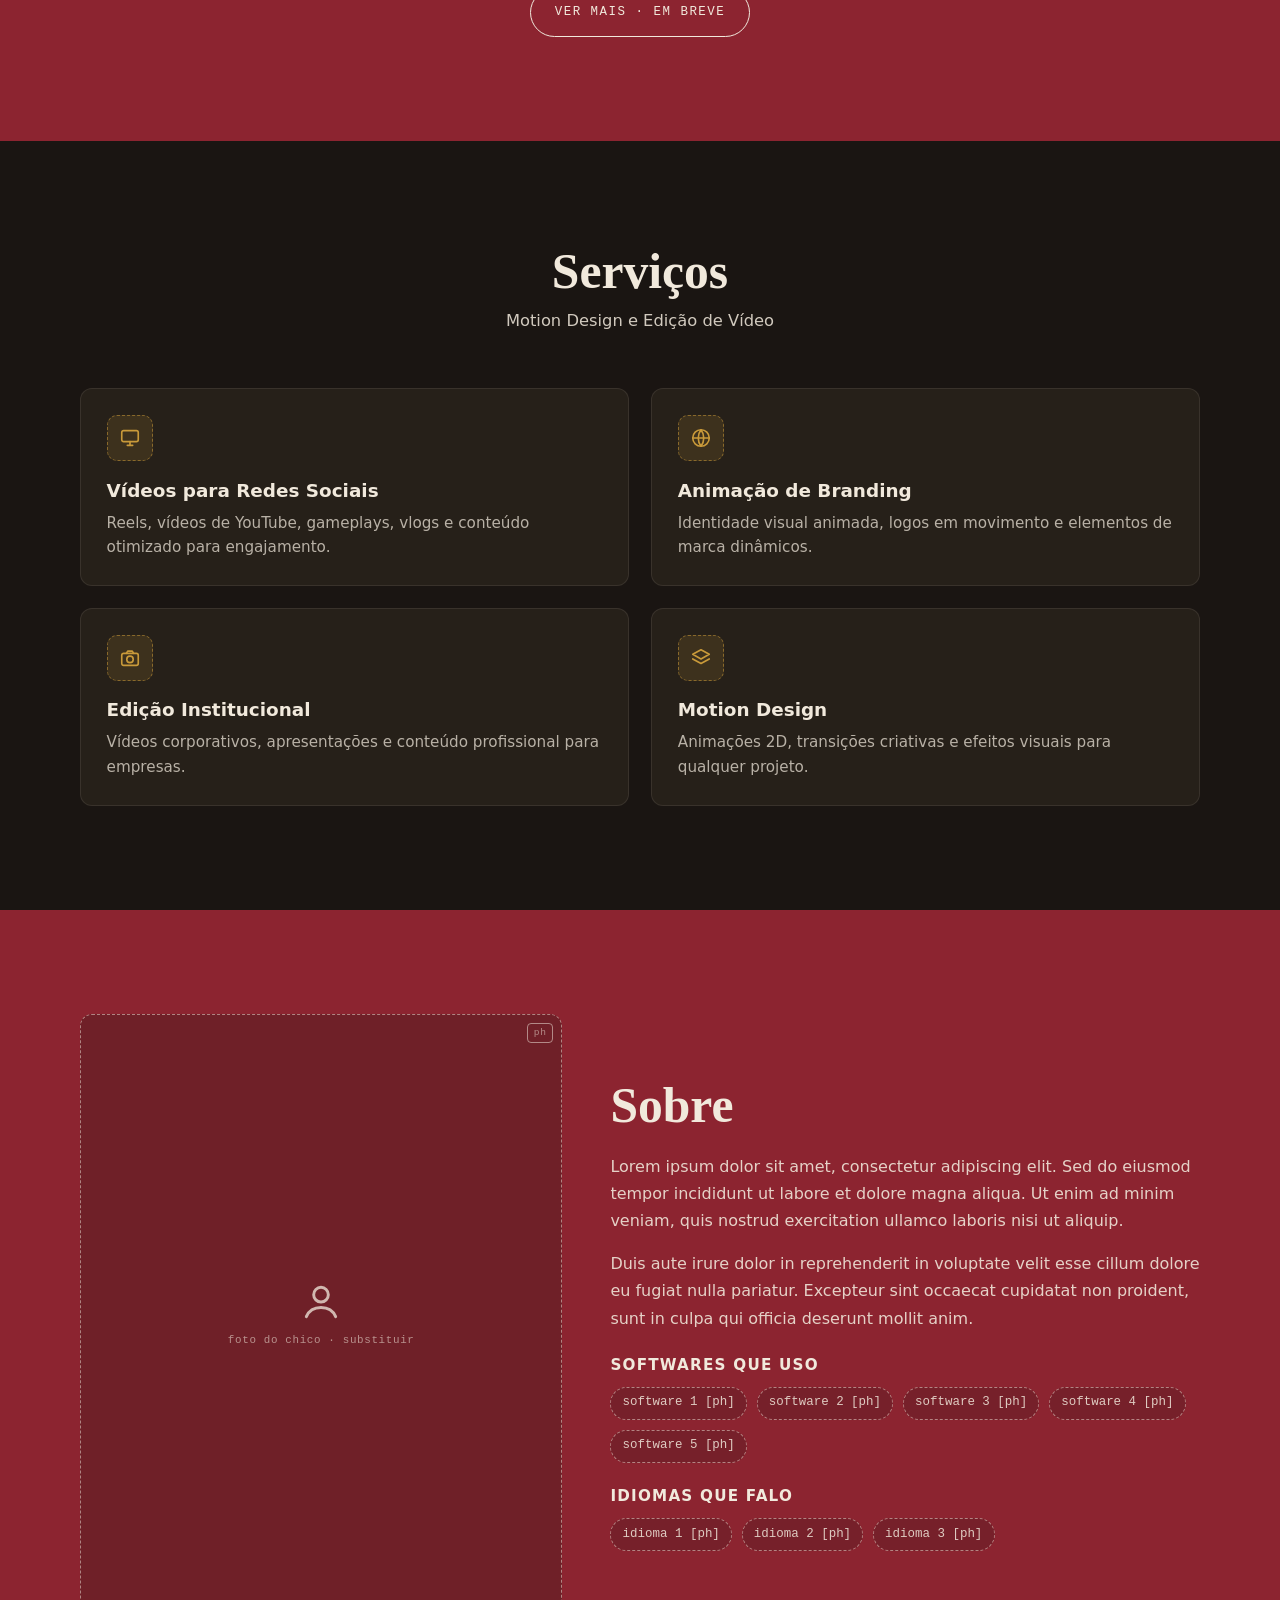
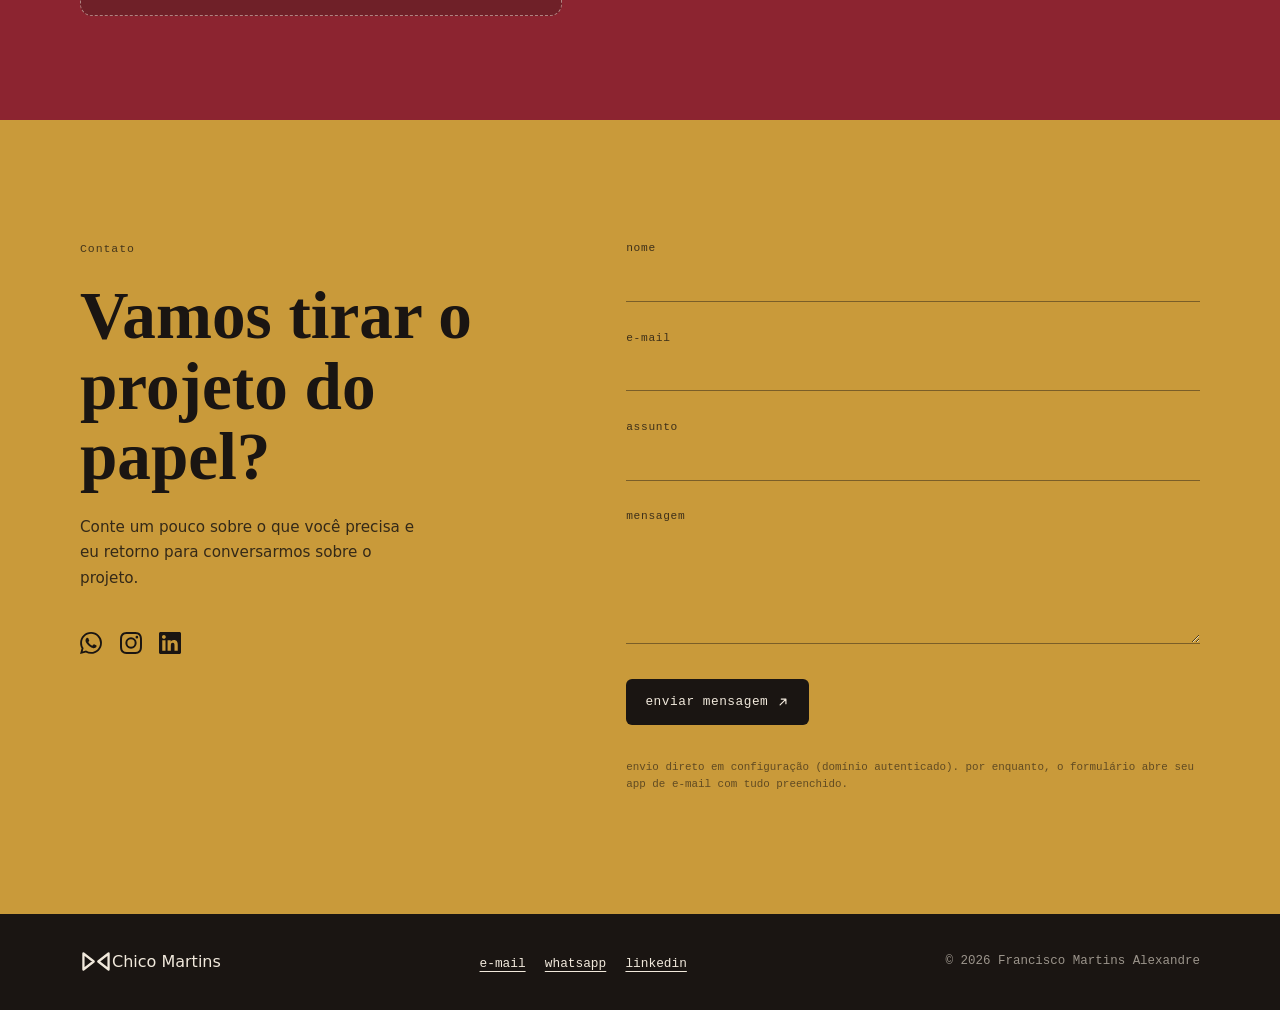
==== commit 420459a3: "Update index.html" ====
--- a/index.html
+++ b/index.html
@@ -14,7 +14,7 @@
   <meta property="og:image" content="https://SEU-DOMINIO/assets/og-cover.jpg">
   <meta name="twitter:card" content="summary_large_image">
   <link rel="icon" type="image/svg+xml" href="data:image/svg+xml,%3Csvg xmlns='http://www.w3.org/2000/svg' viewBox='0 0 28 20'%3E%3Cpath d='M3 3l9 7-9 7zM25 3l-9 7 9 7z' fill='none' stroke='%23C99A3A' stroke-width='2' stroke-linejoin='round'/%3E%3C/svg%3E">
-  <link rel="stylesheet" href="css/styles.css">
+  <link rel="stylesheet" href="css/styles.css?v=2">
 </head>
 <body>
 
@@ -88,109 +88,109 @@
     </ul>
   </section>
 
-  <!-- marcas e creators (preto) -->
-<section class="parceiros" id="parceiros" aria-label="parcerias: marcas e creators">
-  <div class="container">
-
-    <!-- ===== MARCAS ===== -->
-    <div class="parc-bloco reveal">
-      <p class="parc-eyebrow mono">// Parcerias</p>
-      <div class="parc-titulo-row">
-        <h2 class="parc-titulo" id="marcas-titulo">Marcas</h2>
-        <p class="parc-tag mono">Grandes marcas,<br>projetos reais.</p>
-        <span class="parc-linha" aria-hidden="true"></span>
-        <p class="parc-nota-lateral mono">Trabalho com marcas que acreditam no poder do conteúdo para gerar conexão, cultura e resultado.</p>
+    <!-- marcas e creators (preto) -->
+  <section class="parceiros" id="parceiros" aria-label="parcerias: marcas e creators">
+    <div class="container">
+  
+      <!-- ===== MARCAS ===== -->
+      <div class="parc-bloco reveal">
+        <p class="parc-eyebrow mono">// Parcerias</p>
+        <div class="parc-titulo-row">
+          <h2 class="parc-titulo" id="marcas-titulo">Marcas</h2>
+          <p class="parc-tag mono">Grandes marcas,<br>projetos reais.</p>
+          <span class="parc-linha" aria-hidden="true"></span>
+          <p class="parc-nota-lateral mono">Trabalho com marcas que acreditam no poder do conteúdo para gerar conexão, cultura e resultado.</p>
+        </div>
+  
+        <!-- marquee infinito: 2 cópias da lista, o CSS translada -50% -->
+        <div class="marcas-vitrine">
+          <ul class="marcas-track">
+            <li class="brand-krona" title="logo provisório em texto"><svg viewBox="0 0 24 24" fill="none" stroke="currentColor" stroke-width="2" aria-hidden="true"><circle cx="12" cy="12" r="8"/><path d="M8 12h8"/></svg>KRONA</li>
+            <li class="brand-samsung" title="logo provisório em texto">SAMSUNG</li>
+            <li class="brand-cist" title="logo provisório em texto">CIST</li>
+            <li class="brand-ambev" title="logo provisório em texto">ambev</li>
+            <li class="brand-solid" title="logo provisório em texto"><svg viewBox="0 0 24 24" fill="none" stroke="currentColor" stroke-width="2" aria-hidden="true"><path d="M12 3l8 4.5v9L12 21l-8-4.5v-9L12 3z"/></svg>SOLID</li>
+            <!-- 2ª cópia (costura do loop) -->
+            <li class="brand-krona" aria-hidden="true"><svg viewBox="0 0 24 24" fill="none" stroke="currentColor" stroke-width="2"><circle cx="12" cy="12" r="8"/><path d="M8 12h8"/></svg>KRONA</li>
+            <li class="brand-samsung" aria-hidden="true">SAMSUNG</li>
+            <li class="brand-cist" aria-hidden="true">CIST</li>
+            <li class="brand-ambev" aria-hidden="true">ambev</li>
+            <li class="brand-solid" aria-hidden="true"><svg viewBox="0 0 24 24" fill="none" stroke="currentColor" stroke-width="2"><path d="M12 3l8 4.5v9L12 21l-8-4.5v-9L12 3z"/></svg>SOLID</li>
+          </ul>
+        </div>
+  
+        <div class="marcas-rodape">
+          <p class="nota-linha mono"><span class="traco" aria-hidden="true"></span>Logos em texto são placeholders —<br>arquivos oficiais entram depois.</p>
+          <svg class="assinatura" viewBox="0 0 140 70" fill="none" stroke="currentColor" stroke-width="3" stroke-linecap="round" aria-hidden="true">
+            <path d="M6 52 C 28 26, 54 12, 84 10 C 66 22, 46 38, 30 56 C 62 34, 98 22, 134 14 M 52 46 C 74 34, 100 26, 122 24"/>
+          </svg>
+        </div>
       </div>
-
-      <!-- marquee infinito: 2 cópias da lista, o CSS translada -50% -->
-      <div class="marcas-vitrine">
-        <ul class="marcas-track">
-          <li class="brand-krona" title="logo provisório em texto"><svg viewBox="0 0 24 24" fill="none" stroke="currentColor" stroke-width="2" aria-hidden="true"><circle cx="12" cy="12" r="8"/><path d="M8 12h8"/></svg>KRONA</li>
-          <li class="brand-samsung" title="logo provisório em texto">SAMSUNG</li>
-          <li class="brand-cist" title="logo provisório em texto">CIST</li>
-          <li class="brand-ambev" title="logo provisório em texto">ambev</li>
-          <li class="brand-solid" title="logo provisório em texto"><svg viewBox="0 0 24 24" fill="none" stroke="currentColor" stroke-width="2" aria-hidden="true"><path d="M12 3l8 4.5v9L12 21l-8-4.5v-9L12 3z"/></svg>SOLID</li>
-          <!-- 2ª cópia (costura do loop) -->
-          <li class="brand-krona" aria-hidden="true"><svg viewBox="0 0 24 24" fill="none" stroke="currentColor" stroke-width="2"><circle cx="12" cy="12" r="8"/><path d="M8 12h8"/></svg>KRONA</li>
-          <li class="brand-samsung" aria-hidden="true">SAMSUNG</li>
-          <li class="brand-cist" aria-hidden="true">CIST</li>
-          <li class="brand-ambev" aria-hidden="true">ambev</li>
-          <li class="brand-solid" aria-hidden="true"><svg viewBox="0 0 24 24" fill="none" stroke="currentColor" stroke-width="2"><path d="M12 3l8 4.5v9L12 21l-8-4.5v-9L12 3z"/></svg>SOLID</li>
-        </ul>
+  
+      <!-- ===== CREATORS ===== -->
+      <div class="parc-bloco reveal">
+        <p class="parc-eyebrow mono">// Creators</p>
+        <div class="parc-titulo-row">
+          <h2 class="parc-titulo" id="creators-titulo">Creators</h2>
+          <p class="parc-tag mono">Vozes reais.<br>Alcance de verdade.</p>
+          <span class="parc-linha" aria-hidden="true"></span>
+          <p class="parc-nota-lateral mono">Creators que transformam ideias em conteúdo e conectam milhões de pessoas.</p>
+        </div>
+  
+        <div class="crew">
+          <button class="crew-btn crew-btn--esq" data-dir="-1" aria-label="ver creators anteriores">
+            <svg viewBox="0 0 24 24" fill="none" stroke="currentColor" stroke-width="1.6" stroke-linecap="round" stroke-linejoin="round" aria-hidden="true"><path d="M20 12H4"/><path d="M10 6l-6 6 6 6"/></svg>
+          </button>
+          <ul class="crew-row" id="crew-row">
+            <li class="crew-item">
+              <span class="ph avatar" title="avatar provisório"><span class="tag-ph" aria-hidden="true">ph</span><svg width="30" height="30" viewBox="0 0 24 24" fill="none" stroke="currentColor" stroke-width="1.6" stroke-linecap="round" aria-hidden="true"><circle cx="12" cy="8" r="4"/><path d="M4 20c1.5-3.5 4.5-5 8-5s6.5 1.5 8 5"/></svg></span>
+              <span class="crew-info">
+                <span class="crew-nome mono">Hero Base</span>
+                <span class="crew-num"><span class="dot" aria-hidden="true"></i>+1.24 mi</span>
+                <span class="crew-leg mono">inscritos</span>
+              </span>
+            </li>
+            <li class="crew-item">
+              <span class="ph avatar" title="avatar provisório"><span class="tag-ph" aria-hidden="true">ph</span><svg width="30" height="30" viewBox="0 0 24 24" fill="none" stroke="currentColor" stroke-width="1.6" stroke-linecap="round" aria-hidden="true"><circle cx="12" cy="8" r="4"/><path d="M4 20c1.5-3.5 4.5-5 8-5s6.5 1.5 8 5"/></svg></span>
+              <span class="crew-info">
+                <span class="crew-nome mono">Flakes Power</span>
+                <span class="crew-num"><span class="dot" aria-hidden="true"></i>+7.5 mi</span>
+                <span class="crew-leg mono">inscritos</span>
+              </span>
+            </li>
+            <li class="crew-item">
+              <span class="ph avatar" title="avatar provisório"><span class="tag-ph" aria-hidden="true">ph</span><svg width="30" height="30" viewBox="0 0 24 24" fill="none" stroke="currentColor" stroke-width="1.6" stroke-linecap="round" aria-hidden="true"><circle cx="12" cy="8" r="4"/><path d="M4 20c1.5-3.5 4.5-5 8-5s6.5 1.5 8 5"/></svg></span>
+              <span class="crew-info">
+                <span class="crew-nome mono">Krona</span>
+                <span class="crew-num"><span class="dot" aria-hidden="true"></i>+2.6 mi</span>
+                <span class="crew-leg mono">inscritos</span>
+              </span>
+            </li>
+            <li class="crew-item">
+              <span class="ph avatar" title="avatar provisório"><span class="tag-ph" aria-hidden="true">ph</span><svg width="30" height="30" viewBox="0 0 24 24" fill="none" stroke="currentColor" stroke-width="1.6" stroke-linecap="round" aria-hidden="true"><circle cx="12" cy="8" r="4"/><path d="M4 20c1.5-3.5 4.5-5 8-5s6.5 1.5 8 5"/></svg></span>
+              <span class="crew-info">
+                <span class="crew-nome mono">Creator 04 [ph]</span>
+                <span class="crew-num"><span class="dot" aria-hidden="true"></i>+2.75 mi</span>
+                <span class="crew-leg mono">inscritos</span>
+              </span>
+            </li>
+            <li class="crew-item">
+              <span class="ph avatar" title="avatar provisório"><span class="tag-ph" aria-hidden="true">ph</span><svg width="30" height="30" viewBox="0 0 24 24" fill="none" stroke="currentColor" stroke-width="1.6" stroke-linecap="round" aria-hidden="true"><circle cx="12" cy="8" r="4"/><path d="M4 20c1.5-3.5 4.5-5 8-5s6.5 1.5 8 5"/></svg></span>
+              <span class="crew-info">
+                <span class="crew-nome mono">Creator 05 [ph]</span>
+                <span class="crew-num"><span class="dot" aria-hidden="true"></i>+3.2 mi</span>
+                <span class="crew-leg mono">inscritos</span>
+              </span>
+            </li>
+          </ul>
+          <button class="crew-btn crew-btn--dir" data-dir="1" aria-label="ver próximos creators">
+            <svg viewBox="0 0 24 24" fill="none" stroke="currentColor" stroke-width="1.6" stroke-linecap="round" stroke-linejoin="round" aria-hidden="true"><path d="M4 12h16"/><path d="M14 6l6 6-6 6"/></svg>
+          </button>
+        </div>
       </div>
-
-      <div class="marcas-rodape">
-        <p class="nota-linha mono"><span class="traco" aria-hidden="true"></span>Logos em texto são placeholders —<br>arquivos oficiais entram depois.</p>
-        <svg class="assinatura" viewBox="0 0 140 70" fill="none" stroke="currentColor" stroke-width="3" stroke-linecap="round" aria-hidden="true">
-          <path d="M6 52 C 28 26, 54 12, 84 10 C 66 22, 46 38, 30 56 C 62 34, 98 22, 134 14 M 52 46 C 74 34, 100 26, 122 24"/>
-        </svg>
-      </div>
-    </div>
-
-    <!-- ===== CREATORS ===== -->
-    <div class="parc-bloco reveal">
-      <p class="parc-eyebrow mono">// Creators</p>
-      <div class="parc-titulo-row">
-        <h2 class="parc-titulo" id="creators-titulo">Creators</h2>
-        <p class="parc-tag mono">Vozes reais.<br>Alcance de verdade.</p>
-        <span class="parc-linha" aria-hidden="true"></span>
-        <p class="parc-nota-lateral mono">Creators que transformam ideias em conteúdo e conectam milhões de pessoas.</p>
-      </div>
-
-      <div class="crew">
-        <button class="crew-btn crew-btn--esq" data-dir="-1" aria-label="ver creators anteriores">
-          <svg viewBox="0 0 24 24" fill="none" stroke="currentColor" stroke-width="1.6" stroke-linecap="round" stroke-linejoin="round" aria-hidden="true"><path d="M20 12H4"/><path d="M10 6l-6 6 6 6"/></svg>
-        </button>
-        <ul class="crew-row" id="crew-row">
-          <li class="crew-item">
-            <span class="ph avatar" title="avatar provisório"><span class="tag-ph" aria-hidden="true">ph</span><svg width="30" height="30" viewBox="0 0 24 24" fill="none" stroke="currentColor" stroke-width="1.6" stroke-linecap="round" aria-hidden="true"><circle cx="12" cy="8" r="4"/><path d="M4 20c1.5-3.5 4.5-5 8-5s6.5 1.5 8 5"/></svg></span>
-            <span class="crew-info">
-              <span class="crew-nome mono">Hero Base</span>
-              <span class="crew-num"><i class="dot" aria-hidden="true"></i>+1.24 mi</span>
-              <span class="crew-leg mono">inscritos</span>
-            </span>
-          </li>
-          <li class="crew-item">
-            <span class="ph avatar" title="avatar provisório"><span class="tag-ph" aria-hidden="true">ph</span><svg width="30" height="30" viewBox="0 0 24 24" fill="none" stroke="currentColor" stroke-width="1.6" stroke-linecap="round" aria-hidden="true"><circle cx="12" cy="8" r="4"/><path d="M4 20c1.5-3.5 4.5-5 8-5s6.5 1.5 8 5"/></svg></span>
-            <span class="crew-info">
-              <span class="crew-nome mono">Flakes Power</span>
-              <span class="crew-num"><i class="dot" aria-hidden="true"></i>+7.5 mi</span>
-              <span class="crew-leg mono">inscritos</span>
-            </span>
-          </li>
-          <li class="crew-item">
-            <span class="ph avatar" title="avatar provisório"><span class="tag-ph" aria-hidden="true">ph</span><svg width="30" height="30" viewBox="0 0 24 24" fill="none" stroke="currentColor" stroke-width="1.6" stroke-linecap="round" aria-hidden="true"><circle cx="12" cy="8" r="4"/><path d="M4 20c1.5-3.5 4.5-5 8-5s6.5 1.5 8 5"/></svg></span>
-            <span class="crew-info">
-              <span class="crew-nome mono">Krona</span>
-              <span class="crew-num"><i class="dot" aria-hidden="true"></i>+2.6 mi</span>
-              <span class="crew-leg mono">inscritos</span>
-            </span>
-          </li>
-          <li class="crew-item">
-            <span class="ph avatar" title="avatar provisório"><span class="tag-ph" aria-hidden="true">ph</span><svg width="30" height="30" viewBox="0 0 24 24" fill="none" stroke="currentColor" stroke-width="1.6" stroke-linecap="round" aria-hidden="true"><circle cx="12" cy="8" r="4"/><path d="M4 20c1.5-3.5 4.5-5 8-5s6.5 1.5 8 5"/></svg></span>
-            <span class="crew-info">
-              <span class="crew-nome mono">Creator 04 [ph]</span>
-              <span class="crew-num"><i class="dot" aria-hidden="true"></i>+2.75 mi</span>
-              <span class="crew-leg mono">inscritos</span>
-            </span>
-          </li>
-          <li class="crew-item">
-            <span class="ph avatar" title="avatar provisório"><span class="tag-ph" aria-hidden="true">ph</span><svg width="30" height="30" viewBox="0 0 24 24" fill="none" stroke="currentColor" stroke-width="1.6" stroke-linecap="round" aria-hidden="true"><circle cx="12" cy="8" r="4"/><path d="M4 20c1.5-3.5 4.5-5 8-5s6.5 1.5 8 5"/></svg></span>
-            <span class="crew-info">
-              <span class="crew-nome mono">Creator 05 [ph]</span>
-              <span class="crew-num"><i class="dot" aria-hidden="true"></i>+3.2 mi</span>
-              <span class="crew-leg mono">inscritos</span>
-            </span>
-          </li>
-        </ul>
-        <button class="crew-btn crew-btn--dir" data-dir="1" aria-label="ver próximos creators">
-          <svg viewBox="0 0 24 24" fill="none" stroke="currentColor" stroke-width="1.6" stroke-linecap="round" stroke-linejoin="round" aria-hidden="true"><path d="M4 12h16"/><path d="M14 6l6 6-6 6"/></svg>
-        </button>
-      </div>
-    </div>
-
-  </div>
-</section>
+  
+    </div>
+  </section>
 
   <!-- works teaser (vermelho) — vitrine curta; a página completa é /works -->
   <section class="works-teaser" id="works" aria-labelledby="works-titulo">
--- a/css/styles.css
+++ b/css/styles.css
@@ -1,10 +1,10 @@
 /* ============================================================
    CHICO MARTINS — portfólio · tokens e estilos globais
    Paleta: vermelho #8C2430 · mostarda #C99A3A · off-white #F1E9DC
-           verde #3E4A2A · preto #1A1512
+           verde #3E4A2A · preto #1A1512 · vermelho-vivo #DE4A38
    ============================================================ */
 
-/* FONTES LOCAIS — o site busca os arquivos na pasta /fonts (ver árvore acima).
+/* FONTES LOCAIS — o site busca os arquivos na pasta /fonts.
    Só os pesos usados: Reckless 700 (títulos), General Sans 400/600 (corpo),
    Geist Mono 400 (destaques/botões). ATENÇÃO: Reckless em uso é TRIAL —
    substituir pelos arquivos licenciados antes de publicar. */
@@ -33,26 +33,27 @@
   font-weight:400;font-style:normal;font-display:swap;
 }
 
+/* ---------- tokens ---------- */
 :root{
   --vermelho:#8C2430;
   --mostarda:#C99A3A;
   --offwhite:#F1E9DC;
   --verde:#3E4A2A;
   --preto:#1A1512;
+  --vermelho-vivo:#DE4A38;     /* acento sobre preto: eyebrows, bolinhas, assinatura */
   /* derivados */
-  --preto-2:#262019;          /* cards sobre fundo preto */
-  --vermelho-escuro:#5E1720;  /* texto de erro sobre mostarda */
-  --verde-claro:#4A5A33;      /* hover do verde */
+  --preto-2:#262019;           /* cards sobre fundo preto */
+  --vermelho-escuro:#5E1720;   /* texto de erro sobre mostarda */
+  --verde-claro:#4A5A33;       /* hover do verde */
   --font-display:"Reckless",Georgia,"Times New Roman",serif;
   --font-body:"General Sans",system-ui,-apple-system,"Segoe UI",Roboto,sans-serif;
   --font-mono:"Geist Mono",ui-monospace,SFMono-Regular,Menlo,Consolas,monospace;
-  --header-h:84px;                          /* header um pouco mais alto, como na referência */
-  --nav-gap:clamp(1.8rem,4vw,5rem);       /* respiro uniforme entre itens e logo */
+  --header-h:84px;
+  --nav-gap:clamp(1.8rem,4vw,5rem);
   --nav-font:1.05rem;
-  --crew-w:min(96px,24vw);     /* largura fixa de cada item */
-  --crew-gap:min(24px,4vw);    /* gap entre itens */
-}
-
+}
+
+/* ---------- reset / base ---------- */
 *{box-sizing:border-box}
 html{scroll-behavior:smooth}
 body{
@@ -62,7 +63,7 @@
 /* camada única de noise global — leve e sem bloquear cliques */
 body::after{
   content:"";position:fixed;inset:0;z-index:999;pointer-events:none;
-  opacity:.1;                /* era .05 → intensidade global do noise (.08–.14 é uma faixa segura) */
+  opacity:.1;
   background-image:url("data:image/svg+xml;utf8,<svg xmlns='http://www.w3.org/2000/svg' width='180' height='180'><filter id='n'><feTurbulence type='fractalNoise' baseFrequency='0.85' numOctaves='2' stitchTiles='stitch'/><feColorMatrix type='saturate' values='0'/></filter><rect width='180' height='180' filter='url(%23n)' opacity='0.75'/></svg>");
   background-size:180px 180px;
 }
@@ -111,36 +112,29 @@
   border-bottom:1px solid rgba(26,21,18,.08);
 }
 .nav{
-  position:relative;                              /* ancora o botão contratar */
+  position:relative;
   display:grid;grid-template-columns:1fr auto 1fr;
   align-items:center;column-gap:var(--nav-gap);
   min-height:var(--header-h);
 }
 .nav-list{display:flex;gap:var(--nav-gap)}
-.nav-left{justify-self:end}                       /* encosta no logo, não na borda */
-.nav-right{display:contents}                      /* dissolve a caixa: ul vira item da col. 3 */
-.nav-right .nav-list{justify-self:start}          /* encosta no logo pelo outro lado */
+.nav-left{justify-self:end}
+.nav-right{display:contents}
+.nav-right .nav-list{justify-self:start}
 .nav-link{
-  text-decoration:none;
-  font-size:var(--nav-font);          /* antes: .88rem */
-  letter-spacing:.01em;
-  color:rgba(26,21,18,.82);
-  transition:color .2s;
+  text-decoration:none;font-size:var(--nav-font);letter-spacing:.01em;
+  color:rgba(26,21,18,.82);transition:color .2s;
 }
 .nav-link:hover{color:var(--preto)}
-.nav-link[aria-current="true"]{color:var(--verde);font-weight:600}  /* ativo = negrito verde, sem sublinhado */
+.nav-link[aria-current="true"]{color:var(--verde);font-weight:600}
 .brand{display:inline-flex;align-items:center;justify-self:start;color:var(--preto);text-decoration:none}
 .brand svg{width:32px;height:23px}
-/* botão: minúsculo, verde, fixado na direita do container */
 .nav .btn-contratar{
   position:absolute;right:0;top:50%;transform:translateY(-50%);
-  border-radius:7px;
-  padding:.38rem .9rem;
+  border-radius:7px;padding:.38rem .9rem;
   background:var(--verde);color:var(--offwhite);
-  font-family:var(--font-body);
-  font-size:var(--nav-font);          /* antes: .88rem — acompanha os links */
-  line-height:1.25;
-  text-transform:none;letter-spacing:0;
+  font-family:var(--font-body);font-size:var(--nav-font);
+  line-height:1.25;text-transform:none;letter-spacing:0;
 }
 .nav .btn-contratar:hover{background:var(--verde-claro);transform:translateY(-50%)}
 .nav-toggle{display:none;flex-direction:column;gap:5px;padding:.5rem;background:none;border:none;cursor:pointer}
@@ -154,23 +148,18 @@
 .hero{position:relative;overflow:hidden;text-align:center;padding:clamp(2.5rem,6vw,4.5rem) 0 clamp(3rem,8vw,5rem)}
 .hero-shapes{
   position:absolute;inset:0;
-  display:grid;place-items:center;
-  align-content:center;      /* ← centraliza a linha (e o círculo) na vertical */
+  display:grid;place-items:center;align-content:center;
   pointer-events:none;
 }
 .shape.circle{
-  width:clamp(560px, 78vw, 1080px);   /* diâmetro > altura da hero = cropa na tela */
-  aspect-ratio:1;
-  border:1px dashed rgba(26,21,18,.22);
-  border-radius:50%;
+  width:clamp(560px,78vw,1080px);aspect-ratio:1;
+  border:1px dashed rgba(26,21,18,.22);border-radius:50%;
 }
 .shape.diamond{
   position:absolute;
-  width:clamp(240px, 35vw, 470px);    /* diagonal = width × 1,41 → ponta desce até/passando o título */
-  aspect-ratio:1;
-  border:1px solid rgba(26,21,18,.12);
-  transform:rotate(45deg);
-}   
+  width:clamp(240px,35vw,470px);aspect-ratio:1;
+  border:1px solid rgba(26,21,18,.12);transform:rotate(45deg);
+}
 .hero-inner{position:relative;z-index:1;display:grid;justify-items:center;gap:.4rem}
 .photo-hero{
   width:min(300px,62vw);aspect-ratio:4/5;margin:0 0 1.2rem;
@@ -179,7 +168,7 @@
 }
 .hero-titulo{font-size:clamp(2.8rem,9vw,5.2rem);line-height:1.02;letter-spacing:-.015em}
 .hero-sub{font-size:clamp(1rem,2.6vw,1.3rem);color:rgba(26,21,18,.8)}
-.scroll-hint{margin-top:1.6rem;color:#1A1512}   /* era rgba(26,21,18,.6) */
+.scroll-hint{margin-top:1.6rem;color:#1A1512}
 .scroll-hint svg{animation:bob 2.2s ease-in-out infinite}
 @keyframes bob{0%,100%{transform:translateY(0)}50%{transform:translateY(6px)}}
 
@@ -194,47 +183,56 @@
 .sec-head{text-align:center;margin-bottom:clamp(2.2rem,5vw,3.4rem)}
 .sec-head h2{font-size:clamp(2.1rem,5vw,3.1rem)}
 .sec-head p{margin-top:.5rem;font-size:1.02rem;opacity:.85}
-.sec-label{font-size:1rem;color:rgba(241,233,220,.85);text-align:center;margin-bottom:1.6rem}
-
-/* ---------- parceiros (preto) ---------- */
-.parceiros{background:var(--preto);color:var(--offwhite);padding:clamp(4rem,9vw,6.5rem) 0}
-.marcas{display:flex;flex-wrap:wrap;justify-content:center;align-items:center;gap:clamp(1.5rem,4vw,3rem);margin-bottom:1.2rem}
-.marcas li{display:flex;align-items:center;gap:.5rem}
-.brand-krona{font-weight:600;letter-spacing:.08em;text-transform:uppercase}
-.brand-samsung{font-weight:600;letter-spacing:.18em;text-transform:uppercase}
-.brand-cist{font-weight:600;letter-spacing:.04em;text-transform:uppercase}
-.brand-ambev{font-weight:600;text-transform:lowercase;letter-spacing:-.02em}
-.brand-solid{font-family:var(--font-mono);letter-spacing:.12em;text-transform:uppercase;font-size:.95em}
-.nota{font-family:var(--font-mono);font-size:.72rem;color:rgba(241,233,220,.5);text-align:center;margin:1.2rem 0 3.2rem}
-.crew{
-  display:grid;grid-template-columns:auto auto auto;
-  justify-content:center;align-items:center;
-  gap:clamp(1.4rem,3.5vw,2.6rem);
-}
+
+/* ---------- parceiros (preto) — novo layout editorial ---------- */
+.parceiros{background:var(--preto);color:var(--offwhite);padding:clamp(4.5rem,10vw,7.5rem) 0}
+.parc-bloco + .parc-bloco{margin-top:clamp(4.5rem,9vw,7rem)}
+.parc-eyebrow{color:var(--vermelho-vivo);font-size:.72rem;letter-spacing:.16em;text-transform:uppercase;margin-bottom:1.4rem}
+.parc-titulo-row{display:grid;grid-template-columns:auto auto 1fr auto;align-items:center;gap:clamp(1.2rem,3vw,2.6rem)}
+.parc-titulo{font-size:clamp(3rem,7vw,5.6rem);line-height:1}
+.parc-tag{font-size:.72rem;letter-spacing:.12em;text-transform:uppercase;line-height:1.8;color:rgba(241,233,220,.85)}
+.parc-linha{height:1px;background:rgba(241,233,220,.35)}
+.parc-nota-lateral{font-size:.7rem;line-height:1.9;color:rgba(241,233,220,.6);max-width:26ch}
+
+/* marquee de marcas: infinito, lento, pausa no hover */
+.marcas-vitrine{overflow:hidden;margin-top:clamp(2.5rem,6vw,4.5rem)}
+.marcas-track{display:flex;align-items:center;width:max-content;animation:marquee 60s linear infinite}
+.marcas-track li{
+  display:flex;align-items:center;gap:.6rem;white-space:nowrap;
+  margin-inline:clamp(2.5rem,5vw,5rem);
+  font-size:clamp(1.5rem,3vw,2.4rem);
+}
+.marcas-track li svg{width:1.4em;height:1.4em}
+.marcas-vitrine:hover .marcas-track{animation-play-state:paused}
+@keyframes marquee{to{transform:translateX(-50%)}}
+
+.marcas-rodape{display:flex;justify-content:space-between;align-items:flex-end;gap:2rem;margin-top:clamp(2rem,4vw,3rem)}
+.nota-linha{display:flex;align-items:center;gap:1rem;font-size:.68rem;letter-spacing:.1em;text-transform:uppercase;color:rgba(241,233,220,.55);line-height:1.9}
+.nota-linha .traco{width:56px;height:1px;background:rgba(241,233,220,.35);flex:0 0 auto}
+.assinatura{width:clamp(90px,9vw,140px);color:var(--vermelho-vivo);transform:translateY(-.6rem)}
+
+/* creators: carrossel infinito com crop nas bordas (sem snap) */
+.crew{display:grid;grid-template-columns:auto 1fr auto;align-items:center;gap:clamp(.8rem,2vw,1.8rem);margin-top:clamp(2.5rem,6vw,4.5rem)}
+.crew-btn{background:none;border:none;color:var(--offwhite);cursor:pointer;padding:.4rem;transition:color .2s}
+.crew-btn:hover{color:var(--vermelho-vivo)}
+.crew-btn svg{width:30px;height:30px}
 .crew-row{
-  display:flex;gap:24px;
-  width:336px;                  /* 3×96 + 2×24 = janela fechada em 3 itens inteiros */
-  overflow-x:auto;
-  scroll-snap-type:x mandatory;
-  padding:.5rem 0;scrollbar-width:none;
+  display:flex;gap:clamp(3rem,7vw,6.5rem);
+  overflow-x:auto;scrollbar-width:none;
+  padding:.5rem 0 .5rem clamp(3rem,6vw,5rem);
 }
 .crew-row::-webkit-scrollbar{display:none}
-.crew-item{
-  flex:0 0 auto;width:96px;
-  display:grid;justify-items:center;gap:.5rem;
-  scroll-snap-align:start;
-}
+.crew-item{display:flex;align-items:center;gap:1.4rem;flex:0 0 auto}
 .avatar{
-  width:76px;height:76px;border-radius:50%;
-  border:1px dashed rgba(241,233,220,.45);
-  background:rgba(241,233,220,.06);color:rgba(241,233,220,.7);
-}
-.chip-num{white-space:nowrap;max-width:100%;font-size:.72rem}
-.crew-btn{background:none;border:none;color:var(--offwhite);cursor:pointer;padding:.4rem;transition:color .2s}
-.crew-btn:hover{color:var(--mostarda)}
-.crew-btn--esq svg{transform:rotate(90deg)}
-.crew-btn--dir svg{transform:rotate(-90deg)}
-.crew-btn{color:var(--offwhite)}
+  width:clamp(96px,10.5vw,150px);height:clamp(96px,10.5vw,150px);
+  border-radius:50%;border:1px dashed rgba(241,233,220,.45);
+  background:rgba(241,233,220,.06);color:rgba(241,233,220,.7);flex:0 0 auto;
+}
+.crew-info{display:grid;gap:.35rem}
+.crew-nome{font-size:.78rem;letter-spacing:.14em;text-transform:uppercase;color:rgba(241,233,220,.9);max-width:9ch;line-height:1.6}
+.crew-num{display:flex;align-items:center;gap:.5rem;font:400 clamp(1.3rem,2vw,1.7rem)/1.2 var(--font-body);color:var(--offwhite)}
+.crew-num .dot{width:7px;height:7px;border-radius:50%;background:var(--vermelho-vivo)}
+.crew-leg{font-size:.6rem;letter-spacing:.16em;text-transform:uppercase;color:rgba(241,233,220,.45)}
 
 /* ---------- works teaser (vermelho) ---------- */
 .works-teaser{background:var(--vermelho);color:var(--offwhite);padding:clamp(4rem,9vw,6.5rem) 0}
@@ -279,7 +277,7 @@
 }
 
 /* ---------- contato (mostarda) ---------- */
-   .contato{background:var(--mostarda);color:var(--preto);padding:clamp(4.5rem,10vw,7.5rem) 0}
+.contato{background:var(--mostarda);color:var(--preto);padding:clamp(4.5rem,10vw,7.5rem) 0}
 .contato-grid{display:grid;grid-template-columns:.9fr 1.1fr;gap:clamp(2.5rem,6vw,5rem);align-items:start}
 .contato-eyebrow{font-size:.72rem;letter-spacing:.08em;color:rgba(26,21,18,.75);margin-bottom:1.4rem}
 .contato-titulo{font-size:clamp(2.6rem,5.5vw,4.2rem);line-height:1.05;max-width:12ch}
@@ -326,7 +324,6 @@
 .btn-enviar:hover{transform:translateY(-2px);background:var(--preto-2)}
 .btn-enviar[disabled]{opacity:.6;cursor:progress;transform:none}
 .form-nota{font-size:.68rem;color:rgba(26,21,18,.6);margin-top:.4rem}
-@media (max-width:860px){ .contato-grid{grid-template-columns:1fr} }
 
 /* ---------- rodapé ---------- */
 .rodape{background:var(--preto);color:var(--offwhite);padding:2.2rem 0}
@@ -361,6 +358,7 @@
 /* ---------- responsivo ---------- */
 @media (min-width:861px){ .menu-mobile{display:none !important} }
 @media (max-width:860px){
+  /* nav mobile */
   .nav{grid-template-columns:1fr auto}
   .nav-left,.nav-right .nav-list,.nav .btn-contratar{display:none}
   .brand{justify-self:start}
@@ -368,35 +366,29 @@
   .menu-mobile{display:grid;gap:.2rem;background:var(--offwhite);padding:1rem 4vw 1.6rem;border-top:1px solid rgba(26,21,18,.08)}
   .menu-mobile[hidden]{display:none}
   .menu-mobile a{
-     display:block;padding:.7rem .2rem;
-     font-size:var(--nav-font);                 /* ← novo: acompanha o token do header */
-     font-weight:600;text-decoration:none;
-     border-bottom:1px dashed rgba(26,21,18,.15);
-   }
+    display:block;padding:.7rem .2rem;font-size:var(--nav-font);font-weight:600;
+    text-decoration:none;border-bottom:1px dashed rgba(26,21,18,.15);
+  }
   .menu-mobile .btn{margin-top:1rem;justify-self:start;border-bottom:none}
-  .menu-mobile .btn-contratar{
-     position:static;transform:none;
-     font-size:.85rem;                          /* devolve o tamanho de botão */
-   }
+  .menu-mobile .btn-contratar{position:static;transform:none;font-size:.85rem}
+  /* parceiros: títulos em coluna */
+  .parc-titulo-row{grid-template-columns:1fr;gap:1rem}
+  .parc-linha{display:none}
+  .parc-nota-lateral{max-width:none}
+  .marcas-rodape{flex-direction:column;align-items:flex-start;gap:1.2rem}
+  .assinatura{transform:none;align-self:flex-end}
+  /* sobre empilha */
   .sobre-grid{grid-template-columns:1fr}
   .photo-sobre{max-width:420px}
+  /* contato empilha */
+  .contato-grid{grid-template-columns:1fr}
 }
 @media (max-width:760px){ .servicos-grid{grid-template-columns:1fr} }
 @media (max-width:700px){
   .works-grid{grid-template-columns:1fr}
   .form{grid-template-columns:1fr}
-  .full{grid-column:auto}
 }
 @media (max-width:640px){ .numeros-lista{grid-template-columns:1fr;gap:1.8rem} }
-
-@media (max-width:600px){
-  .crew{display:flex;flex-wrap:wrap;justify-content:center;row-gap:1.2rem}
-  .crew-row{order:1;margin-inline:auto;width:276px;gap:12px}   /* 3×84 + 2×12 */
-  .crew-item{width:84px}
-  .avatar{width:64px;height:64px}
-  .crew-btn--esq{order:2}
-  .crew-btn--dir{order:3;margin-left:2.5rem}
-}
 
 /* ---------- redução de movimento ---------- */
 @media (prefers-reduced-motion:reduce){
